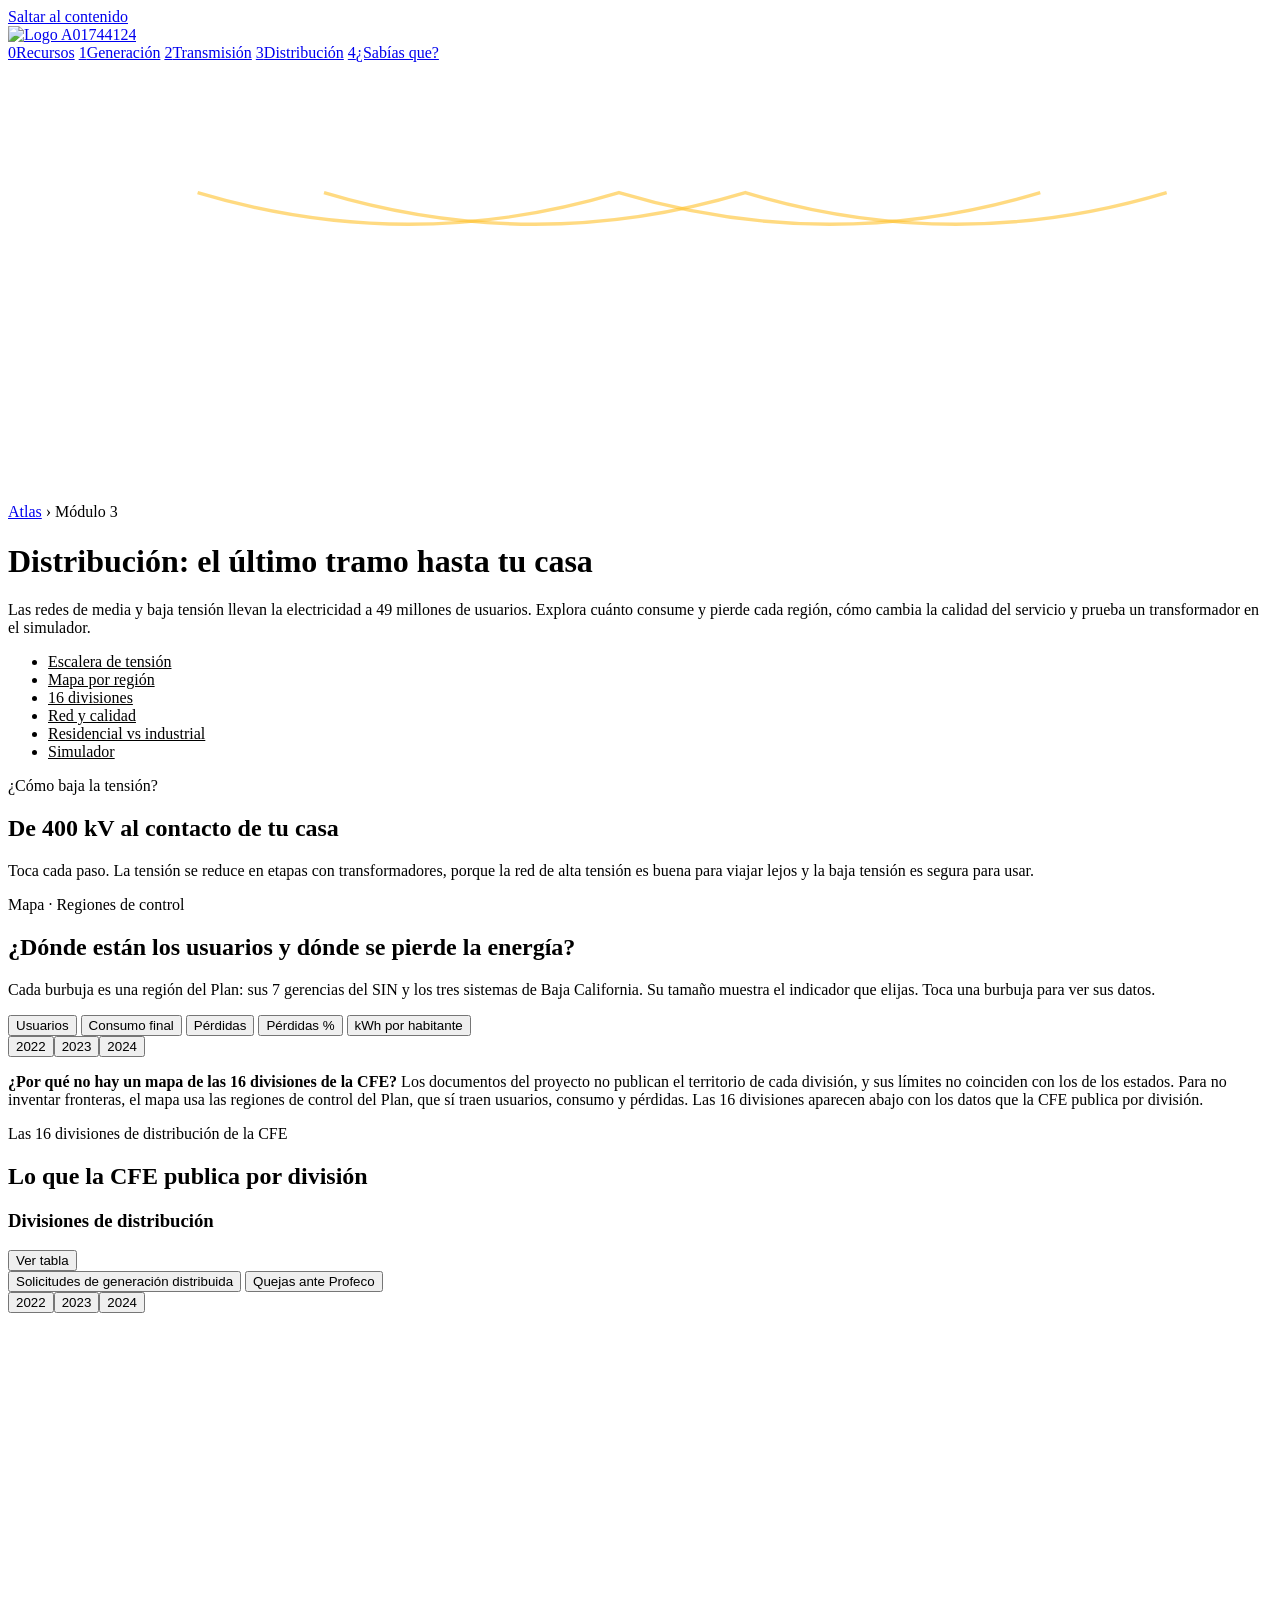
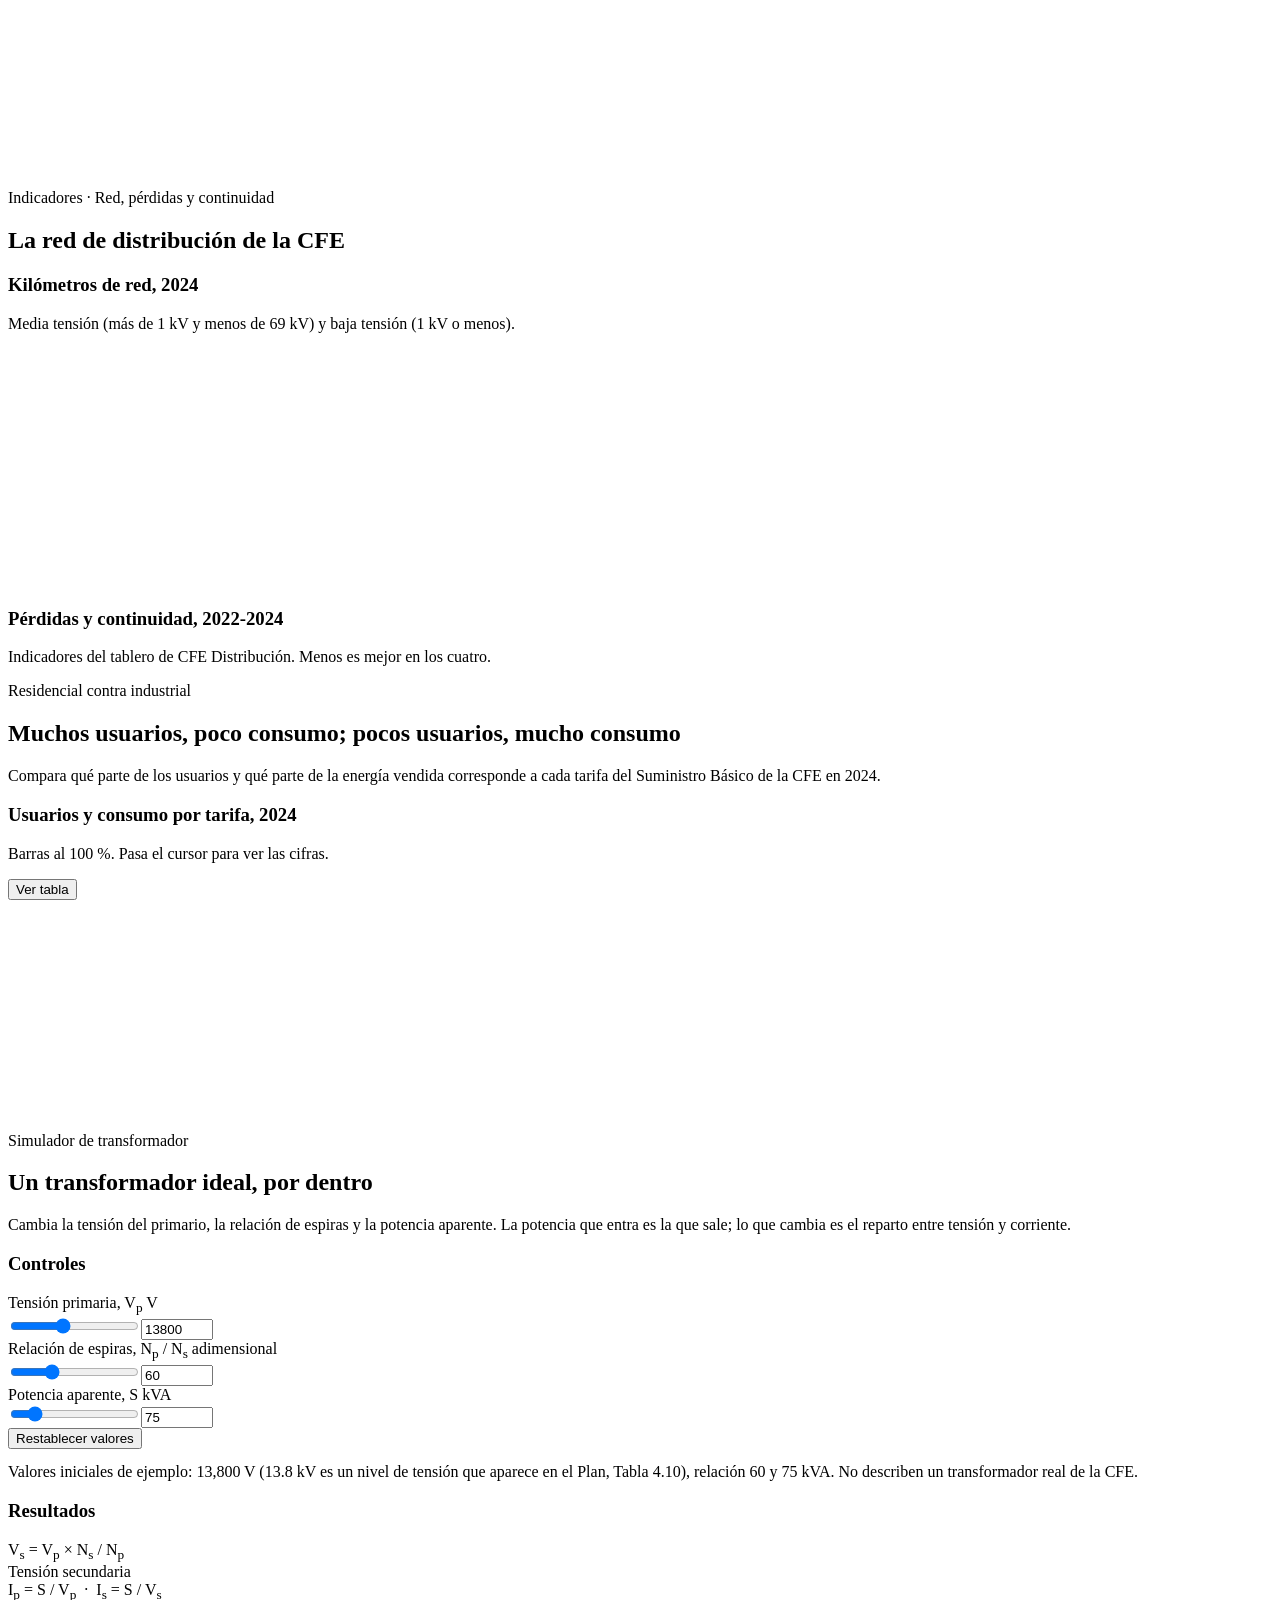
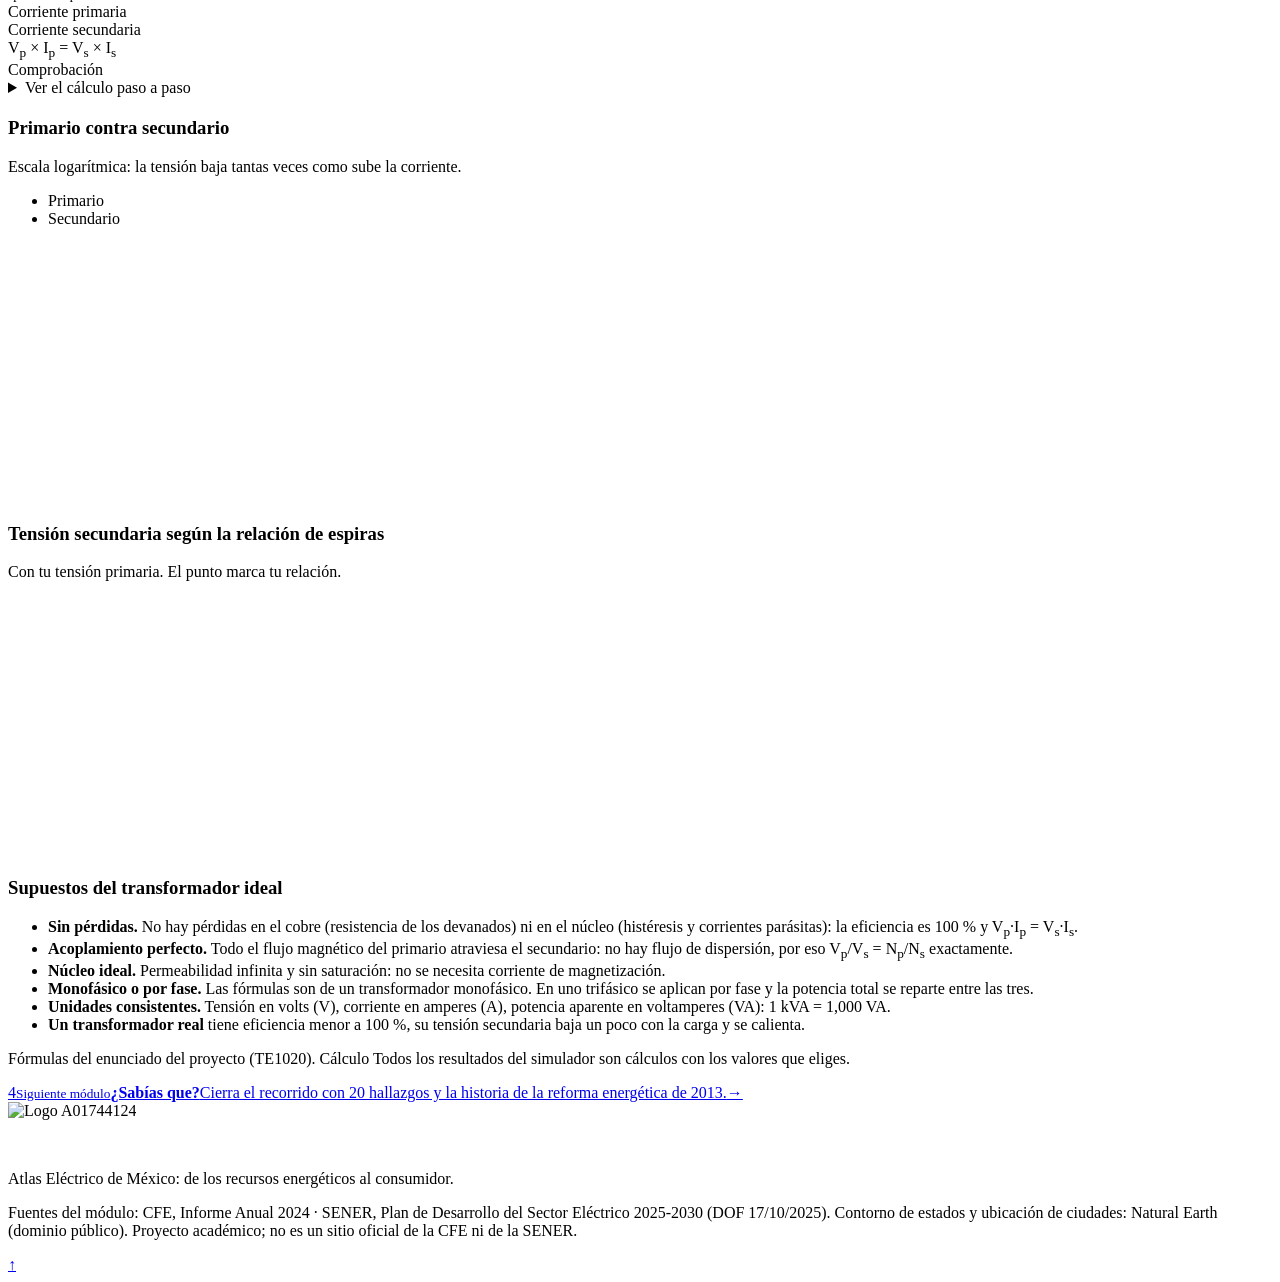
==== distribucion.html @ 5a167407 "Add files via upload" ====
<!doctype html>
<html lang="es">
<head>
  <meta charset="utf-8">
  <meta name="viewport" content="width=device-width, initial-scale=1">
  <title>A01744124 · Atlas · 3 Distribución</title>
  <meta name="description" content="Módulo 3 del Atlas Eléctrico de México: usuarios, redes, pérdidas y calidad del servicio de distribución, y un simulador de transformador.">
  <meta name="theme-color" content="#0B2A5B">
  <link rel="icon" href="assets/favicon.svg" type="image/svg+xml">
  <link rel="apple-touch-icon" href="assets/apple-touch-icon.png">
  <link rel="preconnect" href="https://fonts.googleapis.com">
  <link rel="preconnect" href="https://fonts.gstatic.com" crossorigin>
  <link href="https://fonts.googleapis.com/css2?family=Inter:wght@400;500;600&family=Poppins:wght@600;700&display=swap" rel="stylesheet">
  <link rel="stylesheet" href="js/vendor/leaflet.css">
  <link rel="stylesheet" href="css/atlas.css">
</head>
<body>
<a class="saltar" href="#contenido">Saltar al contenido</a>

<header class="barra">
  <div class="contenedor">
    <a class="logo" href="index.html" aria-label="Atlas Eléctrico, inicio"><img src="assets/logo-horizontal.svg" alt="Logo A01744124"></a>
    <nav class="modulos" aria-label="Módulos del atlas">
      <a href="recursos.html"><span>0</span>Recursos</a>
      <a href="generacion.html"><span>1</span>Generación</a>
      <a href="transmision.html"><span>2</span>Transmisión</a>
      <a href="distribucion.html" aria-current="page"><span>3</span>Distribución</a>
      <a href="sabias-que.html"><span>4</span>¿Sabías que?</a>
    </nav>
  </div>
</header>

<main id="contenido">
  <div class="hero hero-mod hero-gen hero-dx">
    <svg class="hero-torres" viewBox="0 0 600 200" aria-hidden="true" preserveAspectRatio="xMaxYMax meet">
      <g fill="none" stroke="rgba(255,255,255,.22)" stroke-width="3">
        <path d="M120 200 V50 M90 62 H150"/><path d="M320 200 V50 M290 62 H350"/><path d="M520 200 V50 M490 62 H550"/>
      </g>
      <rect x="300" y="80" width="40" height="34" rx="6" fill="none" stroke="rgba(255,255,255,.35)" stroke-width="2"/>
      <g fill="none" stroke="rgba(255,194,46,.6)" stroke-width="1.6">
        <path class="cable" d="M90 62 Q 190 92 290 62 Q 390 92 490 62"/><path class="cable" d="M150 62 Q 250 92 350 62 Q 450 92 550 62"/>
      </g>
      <g fill="rgba(255,255,255,.18)"><path d="M380 200 V160 l30 -22 30 22 V200z"/><path d="M450 200 V170 l22 -16 22 16 V200z"/></g>
    </svg>
    <div class="contenedor">
      <div>
        <p class="migas"><a href="index.html">Atlas</a> › Módulo 3</p>
        <h1>Distribución: <span>el último tramo hasta tu casa</span></h1>
        <p class="sub">Las redes de media y baja tensión llevan la electricidad a 49 millones de usuarios. Explora cuánto consume y pierde cada región, cómo cambia la calidad del servicio y prueba un transformador en el simulador.</p>
        <ul class="chips chips-hero" aria-label="Secciones del módulo"><li><a href="#cadena" style="color:inherit">Escalera de tensión</a></li><li><a href="#regiones" style="color:inherit">Mapa por región</a></li><li><a href="#divisiones" style="color:inherit">16 divisiones</a></li><li><a href="#red" style="color:inherit">Red y calidad</a></li><li><a href="#usuarios" style="color:inherit">Residencial vs industrial</a></li><li><a href="#simulador" style="color:inherit">Simulador</a></li></ul>
        <div class="hero-stats" id="hero-stats" aria-live="polite"></div>
      </div>
    </div>
  </div>

  <!-- Cadena de tensión -->
  <section id="cadena">
    <div class="contenedor revelar">
      <span class="etiqueta">¿Cómo baja la tensión?</span>
      <h2>De 400 kV al contacto de tu casa</h2>
      <p class="intro">Toca cada paso. La tensión se reduce en etapas con transformadores, porque la red de alta tensión es buena para viajar lejos y la baja tensión es segura para usar.</p>
      <div class="escalera" id="escalera" role="tablist" aria-label="Etapas de la tensión"></div>
      <div class="explica" id="escalera-explica" aria-live="polite"></div>
    </div>
  </section>

  <!-- Mapa por región -->
  <section id="regiones" class="alt">
    <div class="contenedor revelar">
      <span class="etiqueta">Mapa · Regiones de control</span>
      <h2>¿Dónde están los usuarios y dónde se pierde la energía?</h2>
      <p class="intro">Cada burbuja es una región del Plan: sus 7 gerencias del SIN y los tres sistemas de Baja California. Su tamaño muestra el indicador que elijas. Toca una burbuja para ver sus datos.</p>
      <div class="capa-bar">
        <div class="segmentado" role="group" aria-label="Indicador" id="ind">
          <button type="button" data-ind="usuarios" aria-pressed="true">Usuarios</button>
          <button type="button" data-ind="consumo" aria-pressed="false">Consumo final</button>
          <button type="button" data-ind="perdidas" aria-pressed="false">Pérdidas</button>
          <button type="button" data-ind="pperd" aria-pressed="false">Pérdidas %</button>
          <button type="button" data-ind="kwh" aria-pressed="false">kWh por habitante</button>
        </div>
        <div class="segmentado" role="group" aria-label="Año" id="anio-r">
          <button type="button" data-anio="2022" aria-pressed="false">2022</button><button type="button" data-anio="2023" aria-pressed="false">2023</button><button type="button" data-anio="2024" aria-pressed="true">2024</button>
        </div>
      </div>
      <div class="mapa-layout">
        <div class="mapa-envoltura">
          <div class="mapa mapa-tx" id="mapa" aria-label="Mapa de burbujas por región de control"></div>
          <ul class="leyenda" style="margin-top:10px" id="ley-mapa"></ul>
        </div>
        <aside class="detalle" id="detalle" aria-live="polite"></aside>
      </div>
      <div class="aviso" style="margin-top:16px"><strong>¿Por qué no hay un mapa de las 16 divisiones de la CFE?</strong> Los documentos del proyecto no publican el territorio de cada división, y sus límites no coinciden con los de los estados. Para no inventar fronteras, el mapa usa las regiones de control del Plan, que sí traen usuarios, consumo y pérdidas. Las 16 divisiones aparecen abajo con los datos que la CFE publica por división.</div>
      <p class="fuente" style="margin-top:14px" id="fuente-mapa"></p>
    </div>
  </section>

  <!-- Divisiones -->
  <section id="divisiones">
    <div class="contenedor revelar">
      <span class="etiqueta">Las 16 divisiones de distribución de la CFE</span>
      <h2>Lo que la CFE publica por división</h2>
      <p class="intro" id="intro-div"></p>
      <article class="panel" aria-labelledby="t-div">
        <div class="cab"><div><h3 id="t-div">Divisiones de distribución</h3><p class="desc" id="desc-div"></p></div>
          <button class="filtro" type="button" data-tabla="tabla-div" aria-expanded="false" aria-controls="tabla-div">Ver tabla</button></div>
        <div class="capa-bar" style="margin-top:0">
          <div class="segmentado" role="group" aria-label="Indicador por división">
            <button type="button" data-div="gd" aria-pressed="true">Solicitudes de generación distribuida</button>
            <button type="button" data-div="quejas" aria-pressed="false">Quejas ante Profeco</button>
          </div>
          <div class="segmentado" role="group" aria-label="Año">
            <button type="button" data-da="2022" aria-pressed="false">2022</button><button type="button" data-da="2023" aria-pressed="false">2023</button><button type="button" data-da="2024" aria-pressed="true">2024</button>
          </div>
        </div>
        <div class="lienzo" style="height:460px"><canvas id="g-div" role="img" aria-label="Barras horizontales por división de distribución"></canvas></div>
        <div class="tabla-envoltura" id="tabla-div" hidden></div>
        <p class="fuente" id="fuente-div"></p>
      </article>
    </div>
  </section>

  <!-- Red y calidad -->
  <section id="red" class="alt">
    <div class="contenedor revelar">
      <span class="etiqueta">Indicadores · Red, pérdidas y continuidad</span>
      <h2>La red de distribución de la CFE</h2>
      <div class="rejilla c2">
        <article class="panel" aria-labelledby="t-redes">
          <h3 id="t-redes">Kilómetros de red, 2024</h3>
          <p class="desc">Media tensión (más de 1 kV y menos de 69 kV) y baja tensión (1 kV o menos).</p>
          <div class="lienzo" style="height:240px"><canvas id="g-redes" role="img" aria-label="Barras de kilómetros de líneas de media, baja tensión y subtransmisión"></canvas></div>
          <div class="equipos" id="equipos"></div>
          <p class="fuente" id="fuente-redes"></p>
        </article>
        <article class="panel" aria-labelledby="t-cal">
          <h3 id="t-cal">Pérdidas y continuidad, 2022-2024</h3>
          <p class="desc">Indicadores del tablero de CFE Distribución. Menos es mejor en los cuatro.</p>
          <div class="multiples dx-mult" id="calidad"></div>
          <p class="fuente" id="fuente-cal"></p>
        </article>
      </div>
    </div>
  </section>

  <!-- Residencial vs industrial -->
  <section id="usuarios">
    <div class="contenedor revelar">
      <span class="etiqueta">Residencial contra industrial</span>
      <h2>Muchos usuarios, poco consumo; pocos usuarios, mucho consumo</h2>
      <p class="intro">Compara qué parte de los usuarios y qué parte de la energía vendida corresponde a cada tarifa del Suministro Básico de la CFE en 2024.</p>
      <article class="panel" aria-labelledby="t-tar">
        <div class="cab"><div><h3 id="t-tar">Usuarios y consumo por tarifa, 2024</h3><p class="desc">Barras al 100 %. Pasa el cursor para ver las cifras.</p></div>
          <button class="filtro" type="button" data-tabla="tabla-tar" aria-expanded="false" aria-controls="tabla-tar">Ver tabla</button></div>
        <ul class="leyenda" id="ley-tar"></ul>
        <div class="lienzo" style="height:200px"><canvas id="g-tar" role="img" aria-label="Barras al 100 % de usuarios y consumo por tarifa"></canvas></div>
        <div class="tabla-envoltura" id="tabla-tar" hidden></div>
        <div class="rejilla c2" id="contraste"></div>
        <p class="fuente" id="fuente-tar"></p>
      </article>
    </div>
  </section>

  <!-- Simulador -->
  <section id="simulador" class="alt">
    <div class="contenedor revelar">
      <span class="etiqueta">Simulador de transformador</span>
      <h2>Un transformador ideal, por dentro</h2>
      <p class="intro">Cambia la tensión del primario, la relación de espiras y la potencia aparente. La potencia que entra es la que sale; lo que cambia es el reparto entre tensión y corriente.</p>
      <div class="simulador">
        <div class="panel">
          <h3>Controles</h3>
          <div class="control">
            <label for="s-vp"><span>Tensión primaria, V<sub>p</sub></span> <span class="und">V</span></label>
            <div class="par"><input type="range" id="s-vp" min="120" max="34500" step="10" value="13800"><input type="number" id="n-vp" min="120" max="34500" step="10" value="13800" aria-label="Tensión primaria en volts"></div>
            <div class="filtros" id="vp-rapidos" role="group" aria-label="Tensiones de media tensión"></div>
          </div>
          <div class="control">
            <label for="s-a"><span>Relación de espiras, N<sub>p</sub> / N<sub>s</sub></span> <span class="und">adimensional</span></label>
            <div class="par"><input type="range" id="s-a" min="0.5" max="200" step="0.5" value="60"><input type="number" id="n-a" min="0.5" max="200" step="0.5" value="60" aria-label="Relación de espiras"></div>
          </div>
          <div class="control">
            <label for="s-s"><span>Potencia aparente, S</span> <span class="und">kVA</span></label>
            <div class="par"><input type="range" id="s-s" min="1" max="500" step="0.5" value="75"><input type="number" id="n-s" min="1" max="500" step="0.5" value="75" aria-label="Potencia aparente en kVA"></div>
          </div>
          <div class="botones"><button type="button" class="filtro" id="t-reset">Restablecer valores</button></div>
          <p class="aviso" style="margin-top:14px">Valores iniciales de ejemplo: 13,800 V (13.8 kV es un nivel de tensión que aparece en el Plan, Tabla 4.10), relación 60 y 75 kVA. No describen un transformador real de la CFE.</p>
        </div>
        <div class="panel">
          <h3>Resultados</h3>
          <div class="trafo" id="trafo" aria-hidden="true"></div>
          <div class="formula">V<sub>s</sub> = V<sub>p</sub> × N<sub>s</sub> / N<sub>p</sub></div>
          <div class="res-fila"><span>Tensión secundaria</span><output class="resultado" id="o-vs"></output></div>
          <div class="formula">I<sub>p</sub> = S / V<sub>p</sub> &nbsp;·&nbsp; I<sub>s</sub> = S / V<sub>s</sub></div>
          <div class="res-fila"><span>Corriente primaria</span><output class="resultado sec" id="o-ip"></output></div>
          <div class="res-fila"><span>Corriente secundaria</span><output class="resultado" id="o-is"></output></div>
          <div class="formula">V<sub>p</sub> × I<sub>p</sub> = V<sub>s</sub> × I<sub>s</sub></div>
          <div class="res-fila"><span>Comprobación</span><output class="resultado sec" id="o-chk"></output></div>
          <div id="o-tipo"></div>
          <details class="pasos"><summary>Ver el cálculo paso a paso</summary><div id="o-pasos"></div></details>
        </div>
      </div>
      <div class="rejilla c2" style="margin-top:20px">
        <article class="panel" aria-labelledby="t-tv">
          <h3 id="t-tv">Primario contra secundario</h3>
          <p class="desc">Escala logarítmica: la tensión baja tantas veces como sube la corriente.</p>
          <ul class="leyenda"><li><i style="background:#0F4DBC"></i>Primario</li><li><i style="background:#F5A300"></i>Secundario</li></ul>
          <div class="lienzo" style="height:260px"><canvas id="g-tv" role="img" aria-label="Barras de tensión y corriente en primario y secundario"></canvas></div>
        </article>
        <article class="panel" aria-labelledby="t-ta">
          <h3 id="t-ta">Tensión secundaria según la relación de espiras</h3>
          <p class="desc">Con tu tensión primaria. El punto marca tu relación.</p>
          <div class="lienzo" style="height:260px"><canvas id="g-ta" role="img" aria-label="Curva de tensión secundaria contra relación de espiras"></canvas></div>
        </article>
      </div>
      <article class="panel" style="margin-top:20px">
        <h3>Supuestos del transformador ideal</h3>
        <ul class="supuestos">
          <li><strong>Sin pérdidas.</strong> No hay pérdidas en el cobre (resistencia de los devanados) ni en el núcleo (histéresis y corrientes parásitas): la eficiencia es 100 % y V<sub>p</sub>·I<sub>p</sub> = V<sub>s</sub>·I<sub>s</sub>.</li>
          <li><strong>Acoplamiento perfecto.</strong> Todo el flujo magnético del primario atraviesa el secundario: no hay flujo de dispersión, por eso V<sub>p</sub>/V<sub>s</sub> = N<sub>p</sub>/N<sub>s</sub> exactamente.</li>
          <li><strong>Núcleo ideal.</strong> Permeabilidad infinita y sin saturación: no se necesita corriente de magnetización.</li>
          <li><strong>Monofásico o por fase.</strong> Las fórmulas son de un transformador monofásico. En uno trifásico se aplican por fase y la potencia total se reparte entre las tres.</li>
          <li><strong>Unidades consistentes.</strong> Tensión en volts (V), corriente en amperes (A), potencia aparente en voltamperes (VA): 1 kVA = 1,000 VA.</li>
          <li><strong>Un transformador real</strong> tiene eficiencia menor a 100 %, su tensión secundaria baja un poco con la carga y se calienta.</li>
        </ul>
        <p class="fuente">Fórmulas del enunciado del proyecto (TE1020). <span class="sello calculo">Cálculo</span> Todos los resultados del simulador son cálculos con los valores que eliges.</p>
      </article>
    </div>
  </section>
  <section class="siguiente-sec"><div class="contenedor"><a class="siguiente" href="sabias-que.html"><span class="sig-num">4</span><span><small>Siguiente módulo</small><strong>¿Sabías que?</strong><span class="sig-d">Cierra el recorrido con 20 hallazgos y la historia de la reforma energética de 2013.</span></span><span class="sig-flecha" aria-hidden="true">→</span></a></div></section>
</main>

<footer>
  <div class="contenedor">
    <img src="assets/logo-horizontal-claro.svg" alt="Logo A01744124">
    <div>
      <p><strong style="color:#fff">TE1020 · Análisis de circuitos eléctricos</strong></p>
      <p>Atlas Eléctrico de México: de los recursos energéticos al consumidor.</p>
    </div>
    <p class="aparte">Fuentes del módulo: CFE, Informe Anual 2024 · SENER, Plan de Desarrollo del Sector Eléctrico 2025-2030 (DOF 17/10/2025). Contorno de estados y ubicación de ciudades: Natural Earth (dominio público). Proyecto académico; no es un sitio oficial de la CFE ni de la SENER.</p>
  </div>
</footer>
<a class="arriba" href="#" aria-label="Volver arriba">↑</a>

<script src="js/vendor/chart.umd.min.js"></script>
<script src="js/vendor/leaflet.js"></script>
<script src="js/distribucion.js"></script>
<script>(function(){var n=document.querySelector(".modulos"),a=n&&n.querySelector("[aria-current]");if(n&&a&&n.scrollWidth>n.clientWidth){n.scrollLeft=a.offsetLeft-(n.clientWidth-a.offsetWidth)/2;}})();</script>
<script>(function(){var b=document.querySelector(".arriba");if(!b)return;function f(){b.classList.toggle("visible",scrollY>innerHeight*0.8);}addEventListener("scroll",f,{passive:true});f();})();</script>
</body>
</html>
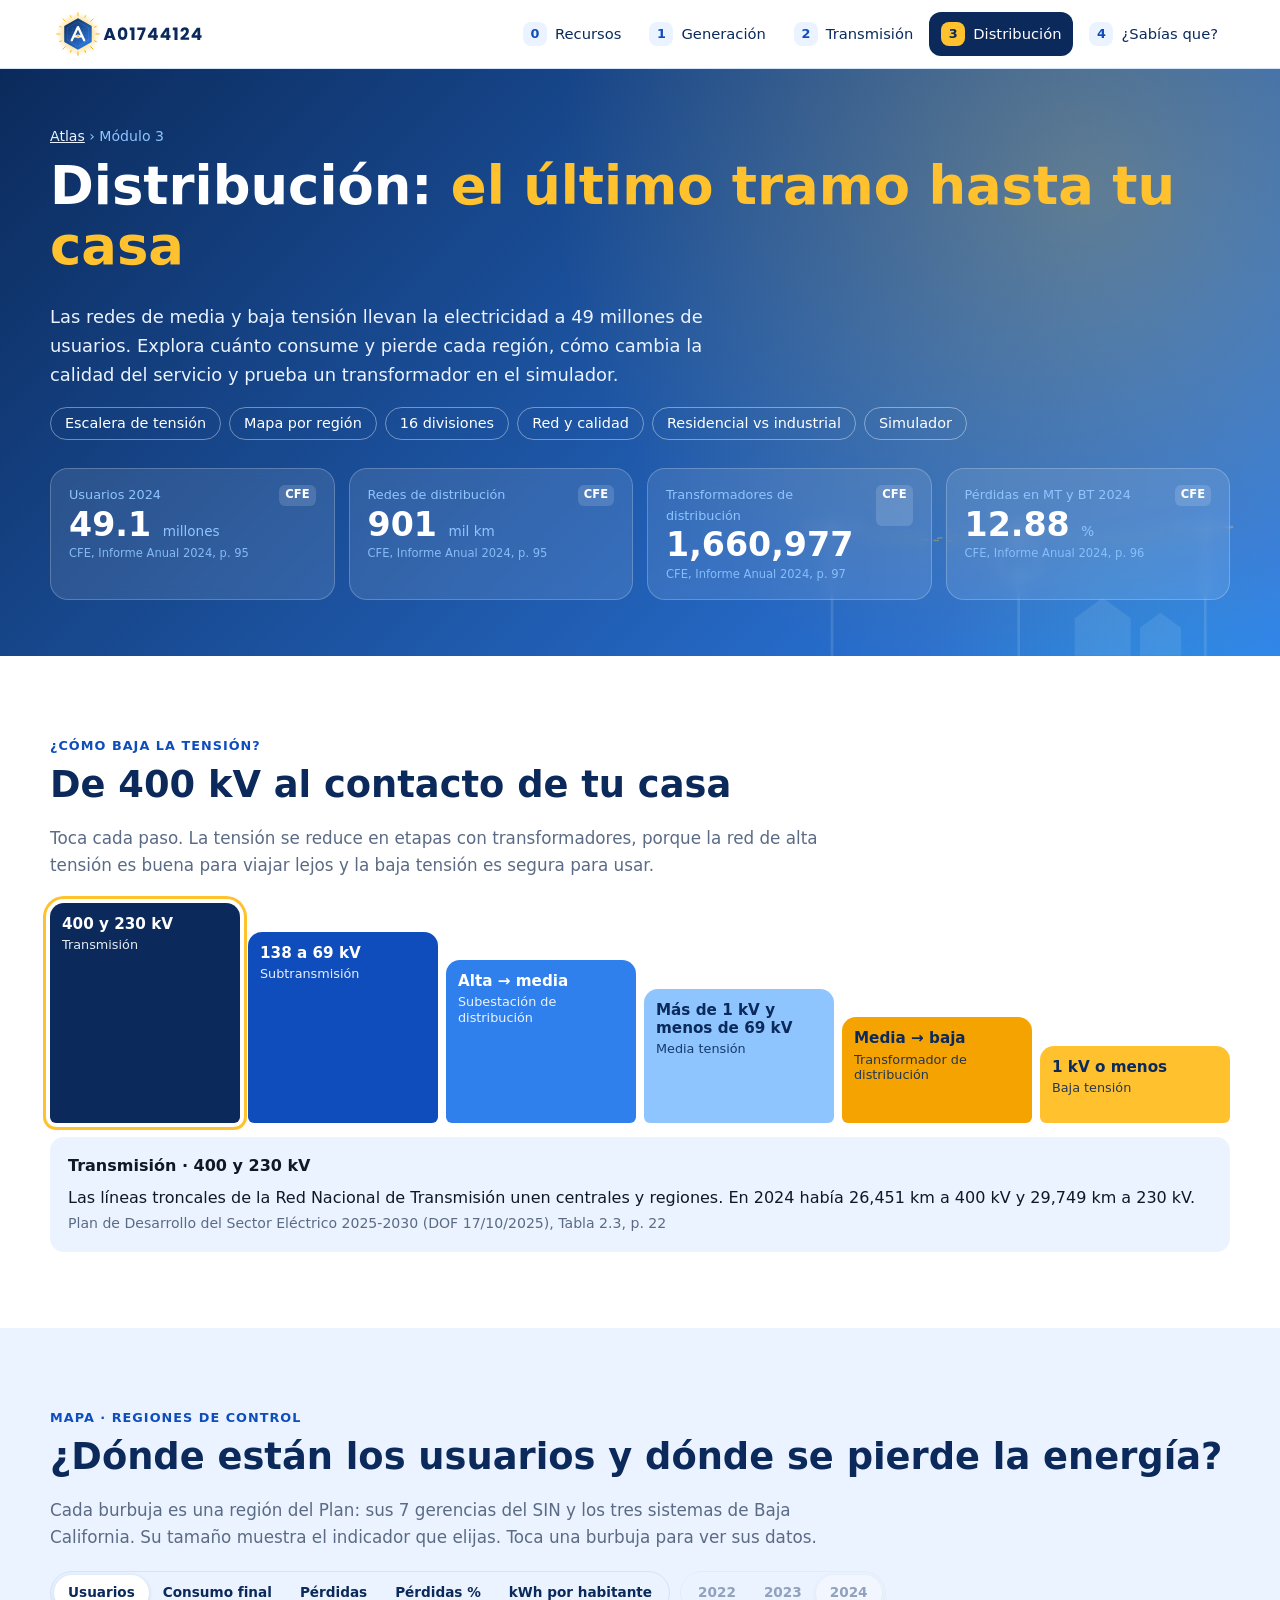
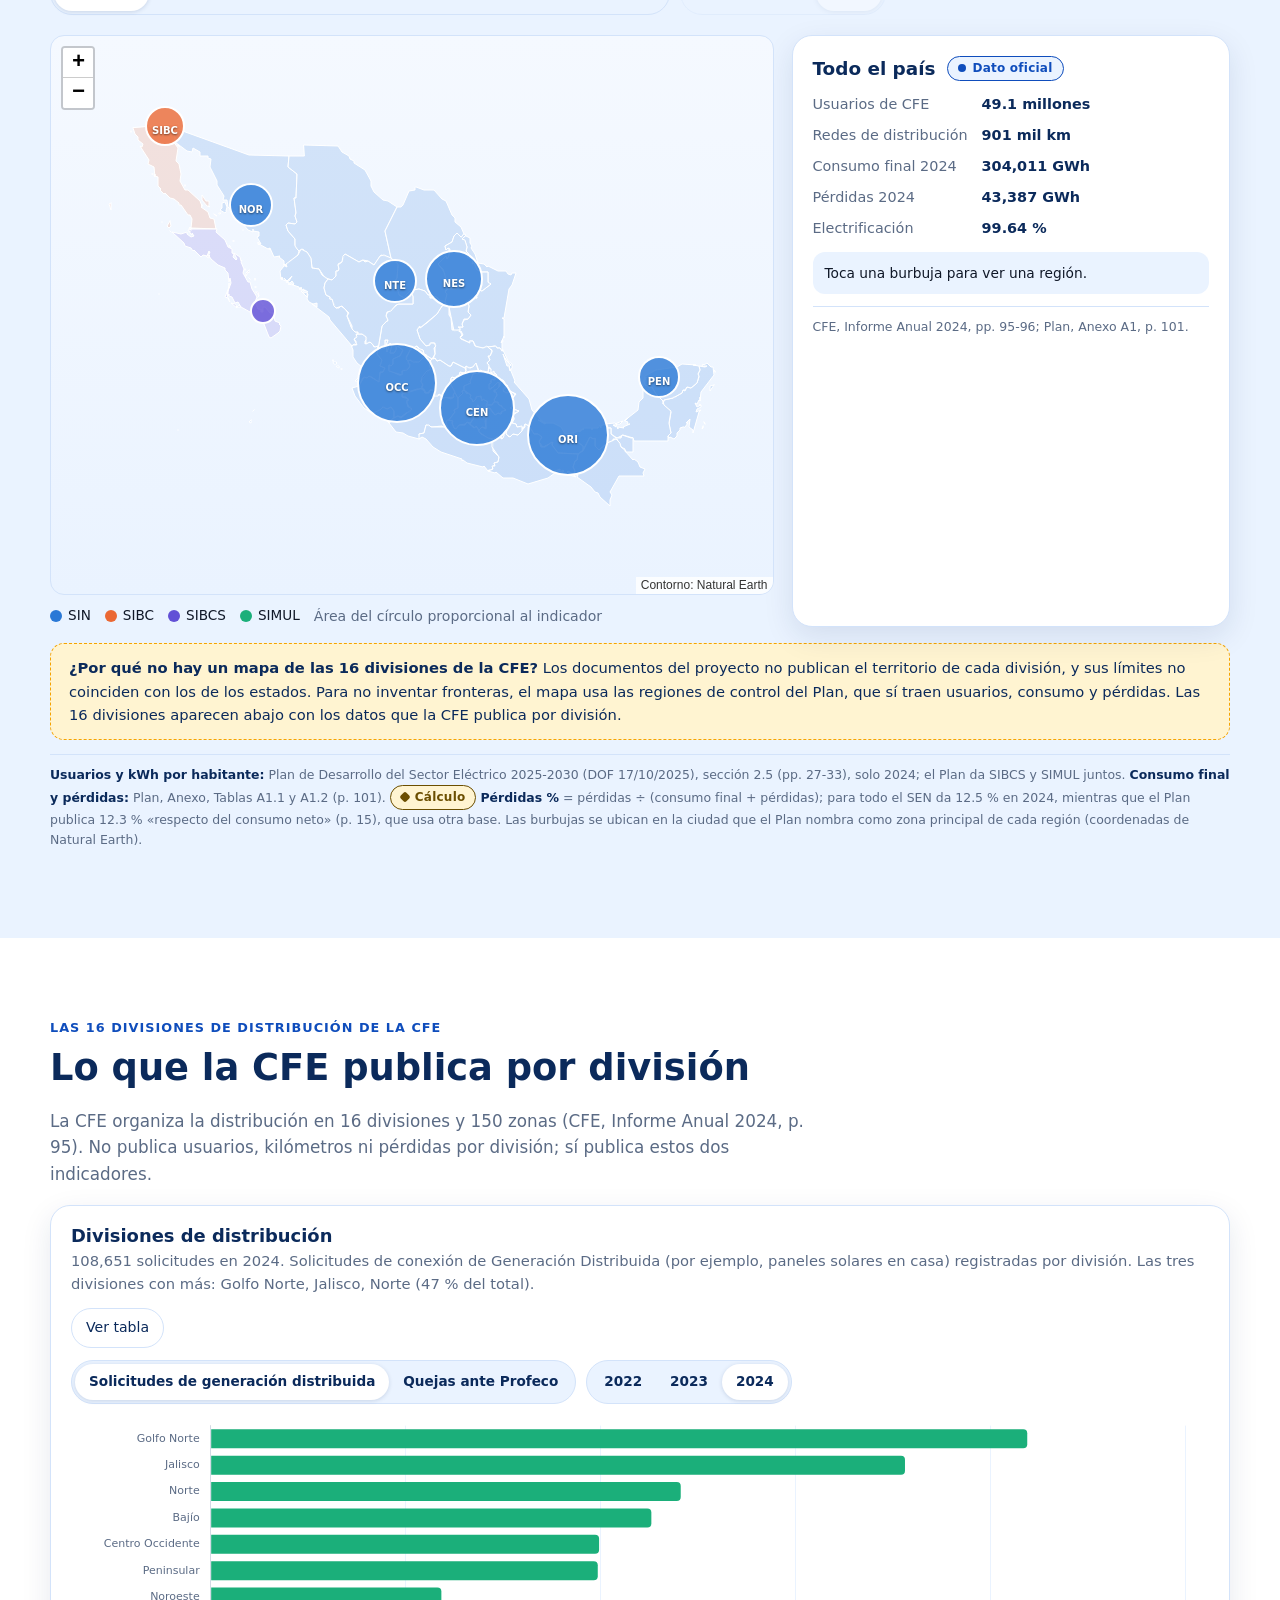
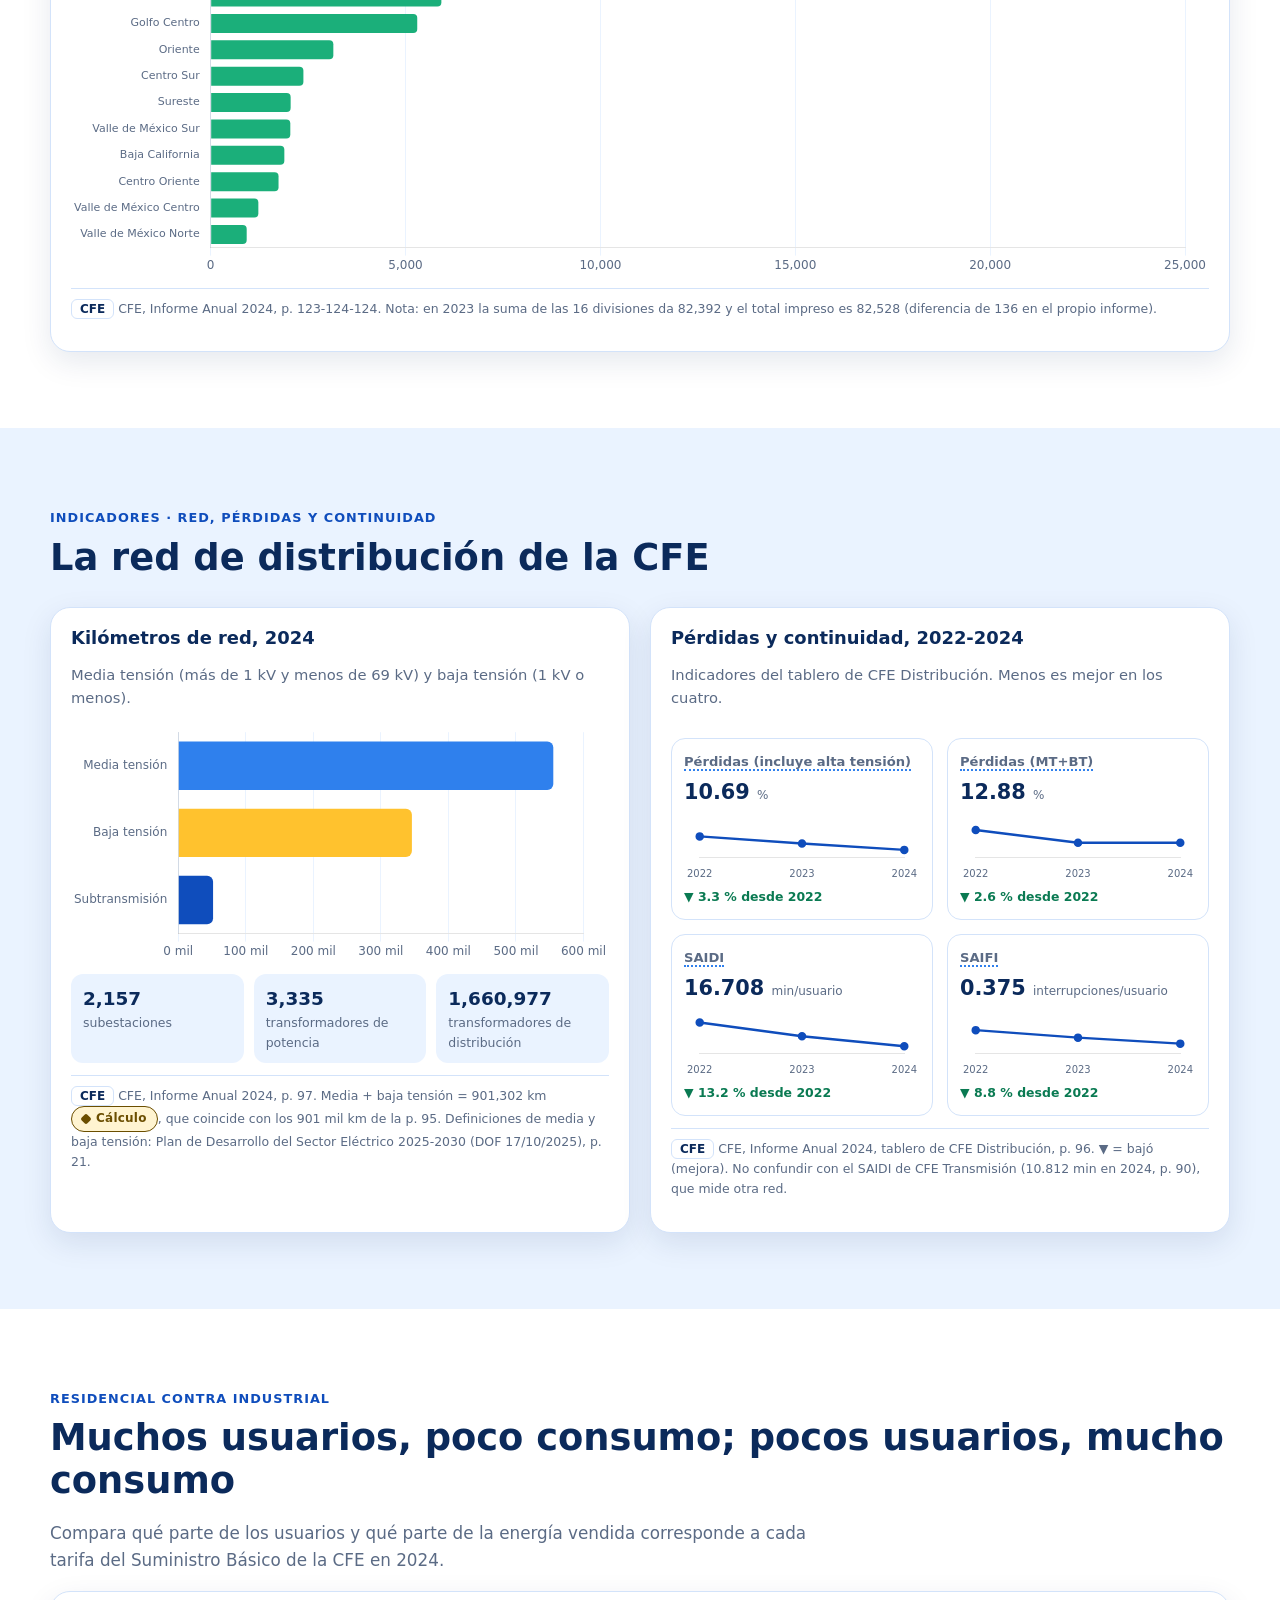
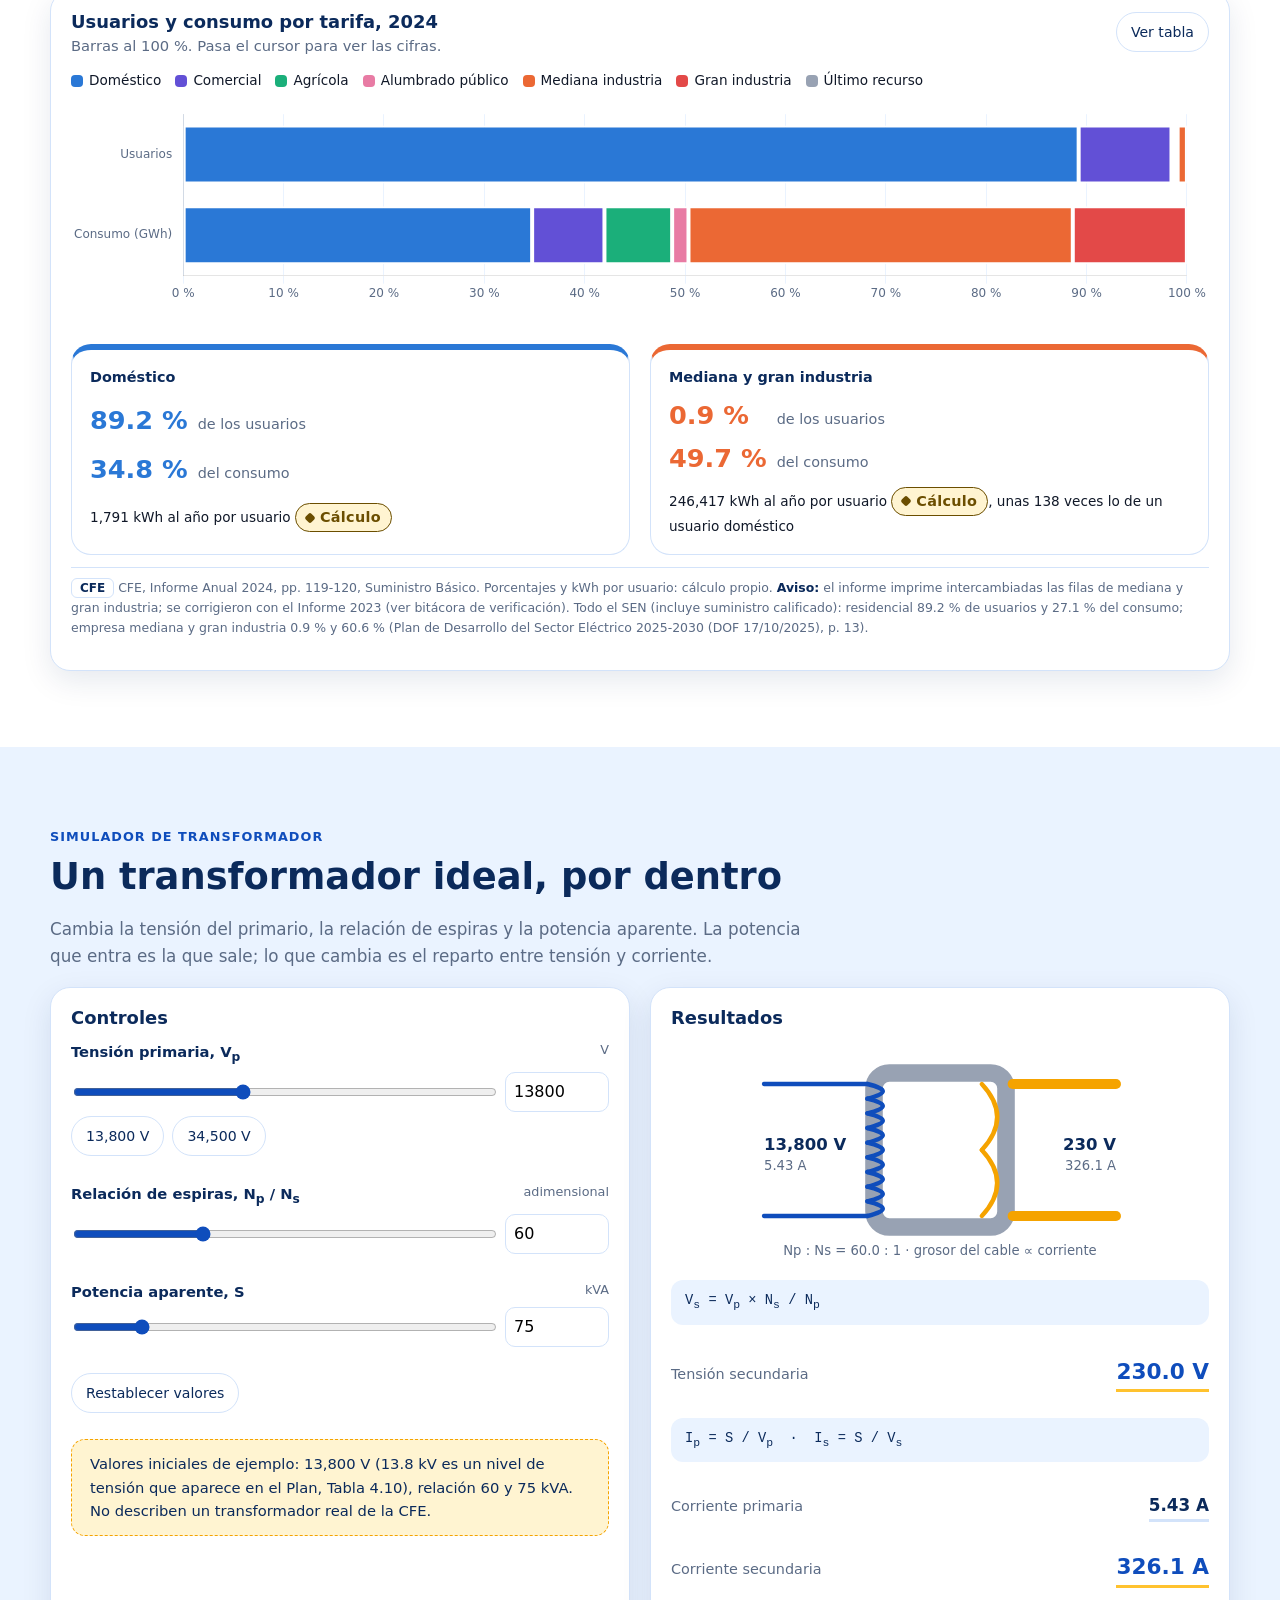
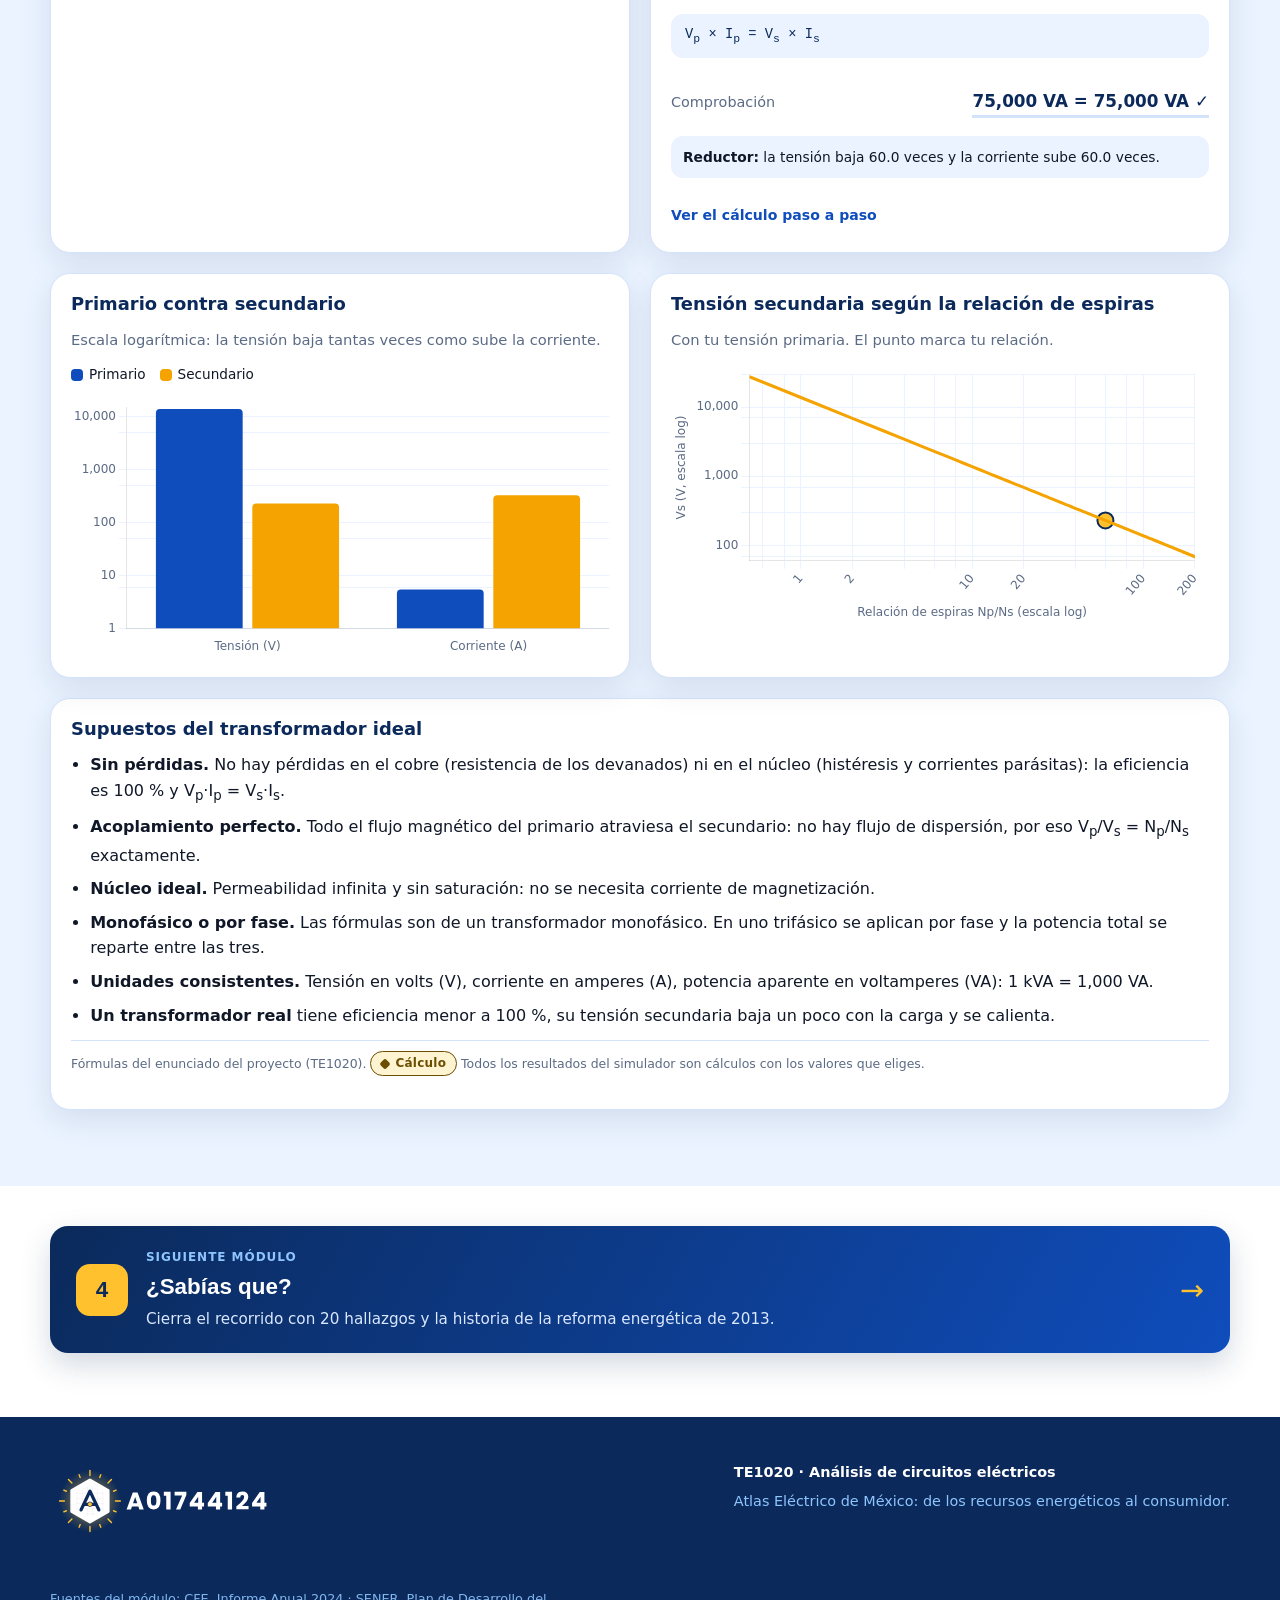
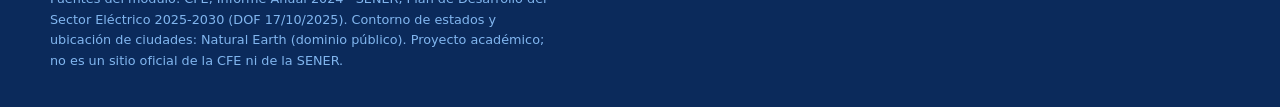
==== commit 93fe319f: "Add files via upload" ====
--- a/distribucion.html
+++ b/distribucion.html
@@ -12,7 +12,7 @@
   <link rel="preconnect" href="https://fonts.gstatic.com" crossorigin>
   <link href="https://fonts.googleapis.com/css2?family=Inter:wght@400;500;600&family=Poppins:wght@600;700&display=swap" rel="stylesheet">
   <link rel="stylesheet" href="js/vendor/leaflet.css">
-  <link rel="stylesheet" href="css/atlas.css">
+  <link rel="stylesheet" href="css/atlas.css?v=20261108b">
 </head>
 <body>
 <a class="saltar" href="#contenido">Saltar al contenido</a>
@@ -243,7 +243,7 @@
 
 <script src="js/vendor/chart.umd.min.js"></script>
 <script src="js/vendor/leaflet.js"></script>
-<script src="js/distribucion.js"></script>
+<script src="js/distribucion.js?v=20261108b"></script>
 <script>(function(){var n=document.querySelector(".modulos"),a=n&&n.querySelector("[aria-current]");if(n&&a&&n.scrollWidth>n.clientWidth){n.scrollLeft=a.offsetLeft-(n.clientWidth-a.offsetWidth)/2;}})();</script>
 <script>(function(){var b=document.querySelector(".arriba");if(!b)return;function f(){b.classList.toggle("visible",scrollY>innerHeight*0.8);}addEventListener("scroll",f,{passive:true});f();})();</script>
 </body>
--- a/js/vendor/leaflet.css
+++ b/js/vendor/leaflet.css
@@ -0,0 +1,661 @@
+/* required styles */
+
+.leaflet-pane,
+.leaflet-tile,
+.leaflet-marker-icon,
+.leaflet-marker-shadow,
+.leaflet-tile-container,
+.leaflet-pane > svg,
+.leaflet-pane > canvas,
+.leaflet-zoom-box,
+.leaflet-image-layer,
+.leaflet-layer {
+	position: absolute;
+	left: 0;
+	top: 0;
+	}
+.leaflet-container {
+	overflow: hidden;
+	}
+.leaflet-tile,
+.leaflet-marker-icon,
+.leaflet-marker-shadow {
+	-webkit-user-select: none;
+	   -moz-user-select: none;
+	        user-select: none;
+	  -webkit-user-drag: none;
+	}
+/* Prevents IE11 from highlighting tiles in blue */
+.leaflet-tile::selection {
+	background: transparent;
+}
+/* Safari renders non-retina tile on retina better with this, but Chrome is worse */
+.leaflet-safari .leaflet-tile {
+	image-rendering: -webkit-optimize-contrast;
+	}
+/* hack that prevents hw layers "stretching" when loading new tiles */
+.leaflet-safari .leaflet-tile-container {
+	width: 1600px;
+	height: 1600px;
+	-webkit-transform-origin: 0 0;
+	}
+.leaflet-marker-icon,
+.leaflet-marker-shadow {
+	display: block;
+	}
+/* .leaflet-container svg: reset svg max-width decleration shipped in Joomla! (joomla.org) 3.x */
+/* .leaflet-container img: map is broken in FF if you have max-width: 100% on tiles */
+.leaflet-container .leaflet-overlay-pane svg {
+	max-width: none !important;
+	max-height: none !important;
+	}
+.leaflet-container .leaflet-marker-pane img,
+.leaflet-container .leaflet-shadow-pane img,
+.leaflet-container .leaflet-tile-pane img,
+.leaflet-container img.leaflet-image-layer,
+.leaflet-container .leaflet-tile {
+	max-width: none !important;
+	max-height: none !important;
+	width: auto;
+	padding: 0;
+	}
+
+.leaflet-container img.leaflet-tile {
+	/* See: https://bugs.chromium.org/p/chromium/issues/detail?id=600120 */
+	mix-blend-mode: plus-lighter;
+}
+
+.leaflet-container.leaflet-touch-zoom {
+	-ms-touch-action: pan-x pan-y;
+	touch-action: pan-x pan-y;
+	}
+.leaflet-container.leaflet-touch-drag {
+	-ms-touch-action: pinch-zoom;
+	/* Fallback for FF which doesn't support pinch-zoom */
+	touch-action: none;
+	touch-action: pinch-zoom;
+}
+.leaflet-container.leaflet-touch-drag.leaflet-touch-zoom {
+	-ms-touch-action: none;
+	touch-action: none;
+}
+.leaflet-container {
+	-webkit-tap-highlight-color: transparent;
+}
+.leaflet-container a {
+	-webkit-tap-highlight-color: rgba(51, 181, 229, 0.4);
+}
+.leaflet-tile {
+	filter: inherit;
+	visibility: hidden;
+	}
+.leaflet-tile-loaded {
+	visibility: inherit;
+	}
+.leaflet-zoom-box {
+	width: 0;
+	height: 0;
+	-moz-box-sizing: border-box;
+	     box-sizing: border-box;
+	z-index: 800;
+	}
+/* workaround for https://bugzilla.mozilla.org/show_bug.cgi?id=888319 */
+.leaflet-overlay-pane svg {
+	-moz-user-select: none;
+	}
+
+.leaflet-pane         { z-index: 400; }
+
+.leaflet-tile-pane    { z-index: 200; }
+.leaflet-overlay-pane { z-index: 400; }
+.leaflet-shadow-pane  { z-index: 500; }
+.leaflet-marker-pane  { z-index: 600; }
+.leaflet-tooltip-pane   { z-index: 650; }
+.leaflet-popup-pane   { z-index: 700; }
+
+.leaflet-map-pane canvas { z-index: 100; }
+.leaflet-map-pane svg    { z-index: 200; }
+
+.leaflet-vml-shape {
+	width: 1px;
+	height: 1px;
+	}
+.lvml {
+	behavior: url(#default#VML);
+	display: inline-block;
+	position: absolute;
+	}
+
+
+/* control positioning */
+
+.leaflet-control {
+	position: relative;
+	z-index: 800;
+	pointer-events: visiblePainted; /* IE 9-10 doesn't have auto */
+	pointer-events: auto;
+	}
+.leaflet-top,
+.leaflet-bottom {
+	position: absolute;
+	z-index: 1000;
+	pointer-events: none;
+	}
+.leaflet-top {
+	top: 0;
+	}
+.leaflet-right {
+	right: 0;
+	}
+.leaflet-bottom {
+	bottom: 0;
+	}
+.leaflet-left {
+	left: 0;
+	}
+.leaflet-control {
+	float: left;
+	clear: both;
+	}
+.leaflet-right .leaflet-control {
+	float: right;
+	}
+.leaflet-top .leaflet-control {
+	margin-top: 10px;
+	}
+.leaflet-bottom .leaflet-control {
+	margin-bottom: 10px;
+	}
+.leaflet-left .leaflet-control {
+	margin-left: 10px;
+	}
+.leaflet-right .leaflet-control {
+	margin-right: 10px;
+	}
+
+
+/* zoom and fade animations */
+
+.leaflet-fade-anim .leaflet-popup {
+	opacity: 0;
+	-webkit-transition: opacity 0.2s linear;
+	   -moz-transition: opacity 0.2s linear;
+	        transition: opacity 0.2s linear;
+	}
+.leaflet-fade-anim .leaflet-map-pane .leaflet-popup {
+	opacity: 1;
+	}
+.leaflet-zoom-animated {
+	-webkit-transform-origin: 0 0;
+	    -ms-transform-origin: 0 0;
+	        transform-origin: 0 0;
+	}
+svg.leaflet-zoom-animated {
+	will-change: transform;
+}
+
+.leaflet-zoom-anim .leaflet-zoom-animated {
+	-webkit-transition: -webkit-transform 0.25s cubic-bezier(0,0,0.25,1);
+	   -moz-transition:    -moz-transform 0.25s cubic-bezier(0,0,0.25,1);
+	        transition:         transform 0.25s cubic-bezier(0,0,0.25,1);
+	}
+.leaflet-zoom-anim .leaflet-tile,
+.leaflet-pan-anim .leaflet-tile {
+	-webkit-transition: none;
+	   -moz-transition: none;
+	        transition: none;
+	}
+
+.leaflet-zoom-anim .leaflet-zoom-hide {
+	visibility: hidden;
+	}
+
+
+/* cursors */
+
+.leaflet-interactive {
+	cursor: pointer;
+	}
+.leaflet-grab {
+	cursor: -webkit-grab;
+	cursor:    -moz-grab;
+	cursor:         grab;
+	}
+.leaflet-crosshair,
+.leaflet-crosshair .leaflet-interactive {
+	cursor: crosshair;
+	}
+.leaflet-popup-pane,
+.leaflet-control {
+	cursor: auto;
+	}
+.leaflet-dragging .leaflet-grab,
+.leaflet-dragging .leaflet-grab .leaflet-interactive,
+.leaflet-dragging .leaflet-marker-draggable {
+	cursor: move;
+	cursor: -webkit-grabbing;
+	cursor:    -moz-grabbing;
+	cursor:         grabbing;
+	}
+
+/* marker & overlays interactivity */
+.leaflet-marker-icon,
+.leaflet-marker-shadow,
+.leaflet-image-layer,
+.leaflet-pane > svg path,
+.leaflet-tile-container {
+	pointer-events: none;
+	}
+
+.leaflet-marker-icon.leaflet-interactive,
+.leaflet-image-layer.leaflet-interactive,
+.leaflet-pane > svg path.leaflet-interactive,
+svg.leaflet-image-layer.leaflet-interactive path {
+	pointer-events: visiblePainted; /* IE 9-10 doesn't have auto */
+	pointer-events: auto;
+	}
+
+/* visual tweaks */
+
+.leaflet-container {
+	background: #ddd;
+	outline-offset: 1px;
+	}
+.leaflet-container a {
+	color: #0078A8;
+	}
+.leaflet-zoom-box {
+	border: 2px dotted #38f;
+	background: rgba(255,255,255,0.5);
+	}
+
+
+/* general typography */
+.leaflet-container {
+	font-family: "Helvetica Neue", Arial, Helvetica, sans-serif;
+	font-size: 12px;
+	font-size: 0.75rem;
+	line-height: 1.5;
+	}
+
+
+/* general toolbar styles */
+
+.leaflet-bar {
+	box-shadow: 0 1px 5px rgba(0,0,0,0.65);
+	border-radius: 4px;
+	}
+.leaflet-bar a {
+	background-color: #fff;
+	border-bottom: 1px solid #ccc;
+	width: 26px;
+	height: 26px;
+	line-height: 26px;
+	display: block;
+	text-align: center;
+	text-decoration: none;
+	color: black;
+	}
+.leaflet-bar a,
+.leaflet-control-layers-toggle {
+	background-position: 50% 50%;
+	background-repeat: no-repeat;
+	display: block;
+	}
+.leaflet-bar a:hover,
+.leaflet-bar a:focus {
+	background-color: #f4f4f4;
+	}
+.leaflet-bar a:first-child {
+	border-top-left-radius: 4px;
+	border-top-right-radius: 4px;
+	}
+.leaflet-bar a:last-child {
+	border-bottom-left-radius: 4px;
+	border-bottom-right-radius: 4px;
+	border-bottom: none;
+	}
+.leaflet-bar a.leaflet-disabled {
+	cursor: default;
+	background-color: #f4f4f4;
+	color: #bbb;
+	}
+
+.leaflet-touch .leaflet-bar a {
+	width: 30px;
+	height: 30px;
+	line-height: 30px;
+	}
+.leaflet-touch .leaflet-bar a:first-child {
+	border-top-left-radius: 2px;
+	border-top-right-radius: 2px;
+	}
+.leaflet-touch .leaflet-bar a:last-child {
+	border-bottom-left-radius: 2px;
+	border-bottom-right-radius: 2px;
+	}
+
+/* zoom control */
+
+.leaflet-control-zoom-in,
+.leaflet-control-zoom-out {
+	font: bold 18px 'Lucida Console', Monaco, monospace;
+	text-indent: 1px;
+	}
+
+.leaflet-touch .leaflet-control-zoom-in, .leaflet-touch .leaflet-control-zoom-out  {
+	font-size: 22px;
+	}
+
+
+/* layers control */
+
+.leaflet-control-layers {
+	box-shadow: 0 1px 5px rgba(0,0,0,0.4);
+	background: #fff;
+	border-radius: 5px;
+	}
+.leaflet-control-layers-toggle {
+	background-image: url(images/layers.png);
+	width: 36px;
+	height: 36px;
+	}
+.leaflet-retina .leaflet-control-layers-toggle {
+	background-image: url(images/layers-2x.png);
+	background-size: 26px 26px;
+	}
+.leaflet-touch .leaflet-control-layers-toggle {
+	width: 44px;
+	height: 44px;
+	}
+.leaflet-control-layers .leaflet-control-layers-list,
+.leaflet-control-layers-expanded .leaflet-control-layers-toggle {
+	display: none;
+	}
+.leaflet-control-layers-expanded .leaflet-control-layers-list {
+	display: block;
+	position: relative;
+	}
+.leaflet-control-layers-expanded {
+	padding: 6px 10px 6px 6px;
+	color: #333;
+	background: #fff;
+	}
+.leaflet-control-layers-scrollbar {
+	overflow-y: scroll;
+	overflow-x: hidden;
+	padding-right: 5px;
+	}
+.leaflet-control-layers-selector {
+	margin-top: 2px;
+	position: relative;
+	top: 1px;
+	}
+.leaflet-control-layers label {
+	display: block;
+	font-size: 13px;
+	font-size: 1.08333em;
+	}
+.leaflet-control-layers-separator {
+	height: 0;
+	border-top: 1px solid #ddd;
+	margin: 5px -10px 5px -6px;
+	}
+
+/* Default icon URLs */
+.leaflet-default-icon-path { /* used only in path-guessing heuristic, see L.Icon.Default */
+	background-image: url(images/marker-icon.png);
+	}
+
+
+/* attribution and scale controls */
+
+.leaflet-container .leaflet-control-attribution {
+	background: #fff;
+	background: rgba(255, 255, 255, 0.8);
+	margin: 0;
+	}
+.leaflet-control-attribution,
+.leaflet-control-scale-line {
+	padding: 0 5px;
+	color: #333;
+	line-height: 1.4;
+	}
+.leaflet-control-attribution a {
+	text-decoration: none;
+	}
+.leaflet-control-attribution a:hover,
+.leaflet-control-attribution a:focus {
+	text-decoration: underline;
+	}
+.leaflet-attribution-flag {
+	display: inline !important;
+	vertical-align: baseline !important;
+	width: 1em;
+	height: 0.6669em;
+	}
+.leaflet-left .leaflet-control-scale {
+	margin-left: 5px;
+	}
+.leaflet-bottom .leaflet-control-scale {
+	margin-bottom: 5px;
+	}
+.leaflet-control-scale-line {
+	border: 2px solid #777;
+	border-top: none;
+	line-height: 1.1;
+	padding: 2px 5px 1px;
+	white-space: nowrap;
+	-moz-box-sizing: border-box;
+	     box-sizing: border-box;
+	background: rgba(255, 255, 255, 0.8);
+	text-shadow: 1px 1px #fff;
+	}
+.leaflet-control-scale-line:not(:first-child) {
+	border-top: 2px solid #777;
+	border-bottom: none;
+	margin-top: -2px;
+	}
+.leaflet-control-scale-line:not(:first-child):not(:last-child) {
+	border-bottom: 2px solid #777;
+	}
+
+.leaflet-touch .leaflet-control-attribution,
+.leaflet-touch .leaflet-control-layers,
+.leaflet-touch .leaflet-bar {
+	box-shadow: none;
+	}
+.leaflet-touch .leaflet-control-layers,
+.leaflet-touch .leaflet-bar {
+	border: 2px solid rgba(0,0,0,0.2);
+	background-clip: padding-box;
+	}
+
+
+/* popup */
+
+.leaflet-popup {
+	position: absolute;
+	text-align: center;
+	margin-bottom: 20px;
+	}
+.leaflet-popup-content-wrapper {
+	padding: 1px;
+	text-align: left;
+	border-radius: 12px;
+	}
+.leaflet-popup-content {
+	margin: 13px 24px 13px 20px;
+	line-height: 1.3;
+	font-size: 13px;
+	font-size: 1.08333em;
+	min-height: 1px;
+	}
+.leaflet-popup-content p {
+	margin: 17px 0;
+	margin: 1.3em 0;
+	}
+.leaflet-popup-tip-container {
+	width: 40px;
+	height: 20px;
+	position: absolute;
+	left: 50%;
+	margin-top: -1px;
+	margin-left: -20px;
+	overflow: hidden;
+	pointer-events: none;
+	}
+.leaflet-popup-tip {
+	width: 17px;
+	height: 17px;
+	padding: 1px;
+
+	margin: -10px auto 0;
+	pointer-events: auto;
+
+	-webkit-transform: rotate(45deg);
+	   -moz-transform: rotate(45deg);
+	    -ms-transform: rotate(45deg);
+	        transform: rotate(45deg);
+	}
+.leaflet-popup-content-wrapper,
+.leaflet-popup-tip {
+	background: white;
+	color: #333;
+	box-shadow: 0 3px 14px rgba(0,0,0,0.4);
+	}
+.leaflet-container a.leaflet-popup-close-button {
+	position: absolute;
+	top: 0;
+	right: 0;
+	border: none;
+	text-align: center;
+	width: 24px;
+	height: 24px;
+	font: 16px/24px Tahoma, Verdana, sans-serif;
+	color: #757575;
+	text-decoration: none;
+	background: transparent;
+	}
+.leaflet-container a.leaflet-popup-close-button:hover,
+.leaflet-container a.leaflet-popup-close-button:focus {
+	color: #585858;
+	}
+.leaflet-popup-scrolled {
+	overflow: auto;
+	}
+
+.leaflet-oldie .leaflet-popup-content-wrapper {
+	-ms-zoom: 1;
+	}
+.leaflet-oldie .leaflet-popup-tip {
+	width: 24px;
+	margin: 0 auto;
+
+	-ms-filter: "progid:DXImageTransform.Microsoft.Matrix(M11=0.70710678, M12=0.70710678, M21=-0.70710678, M22=0.70710678)";
+	filter: progid:DXImageTransform.Microsoft.Matrix(M11=0.70710678, M12=0.70710678, M21=-0.70710678, M22=0.70710678);
+	}
+
+.leaflet-oldie .leaflet-control-zoom,
+.leaflet-oldie .leaflet-control-layers,
+.leaflet-oldie .leaflet-popup-content-wrapper,
+.leaflet-oldie .leaflet-popup-tip {
+	border: 1px solid #999;
+	}
+
+
+/* div icon */
+
+.leaflet-div-icon {
+	background: #fff;
+	border: 1px solid #666;
+	}
+
+
+/* Tooltip */
+/* Base styles for the element that has a tooltip */
+.leaflet-tooltip {
+	position: absolute;
+	padding: 6px;
+	background-color: #fff;
+	border: 1px solid #fff;
+	border-radius: 3px;
+	color: #222;
+	white-space: nowrap;
+	-webkit-user-select: none;
+	-moz-user-select: none;
+	-ms-user-select: none;
+	user-select: none;
+	pointer-events: none;
+	box-shadow: 0 1px 3px rgba(0,0,0,0.4);
+	}
+.leaflet-tooltip.leaflet-interactive {
+	cursor: pointer;
+	pointer-events: auto;
+	}
+.leaflet-tooltip-top:before,
+.leaflet-tooltip-bottom:before,
+.leaflet-tooltip-left:before,
+.leaflet-tooltip-right:before {
+	position: absolute;
+	pointer-events: none;
+	border: 6px solid transparent;
+	background: transparent;
+	content: "";
+	}
+
+/* Directions */
+
+.leaflet-tooltip-bottom {
+	margin-top: 6px;
+}
+.leaflet-tooltip-top {
+	margin-top: -6px;
+}
+.leaflet-tooltip-bottom:before,
+.leaflet-tooltip-top:before {
+	left: 50%;
+	margin-left: -6px;
+	}
+.leaflet-tooltip-top:before {
+	bottom: 0;
+	margin-bottom: -12px;
+	border-top-color: #fff;
+	}
+.leaflet-tooltip-bottom:before {
+	top: 0;
+	margin-top: -12px;
+	margin-left: -6px;
+	border-bottom-color: #fff;
+	}
+.leaflet-tooltip-left {
+	margin-left: -6px;
+}
+.leaflet-tooltip-right {
+	margin-left: 6px;
+}
+.leaflet-tooltip-left:before,
+.leaflet-tooltip-right:before {
+	top: 50%;
+	margin-top: -6px;
+	}
+.leaflet-tooltip-left:before {
+	right: 0;
+	margin-right: -12px;
+	border-left-color: #fff;
+	}
+.leaflet-tooltip-right:before {
+	left: 0;
+	margin-left: -12px;
+	border-right-color: #fff;
+	}
+
+/* Printing */
+
+@media print {
+	/* Prevent printers from removing background-images of controls. */
+	.leaflet-control {
+		-webkit-print-color-adjust: exact;
+		print-color-adjust: exact;
+		}
+	}
--- a/css/atlas.css
+++ b/css/atlas.css
@@ -0,0 +1,835 @@
+/* =========================================================
+   Atlas Eléctrico de México · A01744124
+   Base: hoja de estilos de la landing Photon Labs (misma marca).
+   Se conservan tokens, tipografías, tarjetas, hero y pie;
+   se agregan componentes de tablero (datos, fuentes, mapas, gráficas).
+   ========================================================= */
+:root {
+  /* Marca (idénticos a la landing y a paleta.json) */
+  --azul-marino: #0B2A5B;
+  --azul-principal: #0F4DBC;
+  --azul-brillante: #2F80ED;
+  --azul-cielo: #8EC5FF;
+  --azul-hielo: #EAF3FF;
+  --cian: #19C3E6;
+  --amarillo: #FFC22E;
+  --ambar: #F5A300;
+  --crema: #FFF4D1;
+  --tinta: #101828;
+  --gris: #5B6B85;
+  --borde: #D3E3FA;
+  --blanco: #FFFFFF;
+  --degradado: linear-gradient(135deg, #0B2A5B, #2F80ED);
+  --degradado-sol: linear-gradient(135deg, #FFC22E, #F5A300);
+  --radio: 20px;
+  --sombra: 0 10px 30px rgba(11, 42, 91, .10);
+  --fuente: "Inter", system-ui, -apple-system, "Segoe UI", Roboto, sans-serif;
+  --fuente-titulos: "Poppins", "Inter", system-ui, sans-serif;
+
+  /* Nuevo: tecnologías (paleta validada: CVD ΔE ≥ 9.1, normal ΔE ≥ 15 en orden de pila) */
+  --t-carbon: #eb6834;
+  --t-termica: #6250d6;
+  --t-cc: #e34948;
+  --t-nuclear: #008300;
+  --t-otras: #e87ba4;
+  --t-hidro: #2a78d6;
+  --t-eolica: #1baf7a;
+  --t-solar: #eda100;
+
+  /* Nuevo: estados del dato (siempre con texto, nunca solo color) */
+  --dato-oficial: #0F4DBC;
+  --dato-calculo: #6B4E00;
+  --dato-nd: #5B6B85;
+}
+
+* { box-sizing: border-box; }
+[hidden] { display: none !important; }
+html { scroll-behavior: smooth; }
+body { margin: 0; font-family: var(--fuente); color: var(--tinta); background: var(--blanco); line-height: 1.6; -webkit-font-smoothing: antialiased; }
+img, svg { max-width: 100%; display: block; }
+a { color: var(--azul-principal); }
+.contenedor { width: min(1180px, 100% - 32px); margin-inline: auto; }
+h1, h2, h3, h4 { font-family: var(--fuente-titulos); line-height: 1.15; margin: 0 0 .5em; color: var(--azul-marino); }
+h2 { font-size: clamp(1.6rem, 3.2vw, 2.3rem); font-weight: 700; }
+h3 { font-size: 1.12rem; font-weight: 600; }
+p { margin: 0 0 1em; }
+:focus-visible { outline: 3px solid var(--amarillo); outline-offset: 2px; border-radius: 6px; }
+.saltar { position: absolute; left: -999px; top: 8px; background: var(--amarillo); color: var(--azul-marino); padding: 8px 14px; border-radius: 999px; font-weight: 600; z-index: 50; }
+.saltar:focus { left: 16px; }
+
+/* ---------- Barra superior + navegación de módulos ---------- */
+.barra { position: sticky; top: 0; z-index: 20; background: rgba(255,255,255,.94); backdrop-filter: blur(8px); border-bottom: 1px solid var(--borde); }
+.barra .contenedor { display: flex; align-items: center; justify-content: space-between; gap: 16px; padding-block: 6px; }
+.barra .logo img { height: 56px; width: auto; }
+.modulos { display: flex; gap: 4px; overflow-x: auto; scrollbar-width: none; }
+.modulos::-webkit-scrollbar { display: none; }
+.modulos a { display: flex; align-items: center; gap: 8px; white-space: nowrap; text-decoration: none; color: var(--azul-marino); font-weight: 500; font-size: .92rem; padding: 10px 12px; border-radius: 12px; min-height: 44px; }
+.modulos a span { display: inline-grid; place-items: center; width: 24px; height: 24px; border-radius: 8px; background: var(--azul-hielo); color: var(--azul-principal); font-family: var(--fuente-titulos); font-weight: 700; font-size: .8rem; }
+.modulos a:hover { background: var(--azul-hielo); }
+.modulos a[aria-current="page"] { background: var(--azul-marino); color: var(--blanco); }
+.modulos a[aria-current="page"] span { background: var(--amarillo); color: var(--azul-marino); }
+
+/* ---------- Hero (igual a la landing) ---------- */
+.hero { background: radial-gradient(circle at 85% 20%, rgba(255,194,46,.28), transparent 45%), var(--degradado); color: var(--blanco); padding: clamp(44px, 7vw, 88px) 0; }
+.hero .contenedor { display: grid; grid-template-columns: 1.3fr .8fr; gap: 48px; align-items: center; }
+.hero h1 { color: var(--blanco); font-size: clamp(2rem, 4.6vw, 3.3rem); font-weight: 700; }
+.hero h1 span { color: var(--amarillo); }
+.hero p.sub { font-size: 1.12rem; color: var(--azul-hielo); max-width: 58ch; }
+.hero .etiqueta { color: var(--azul-cielo); }
+.hero-mod { padding: clamp(32px, 5vw, 56px) 0; }
+.hero-mod .contenedor { grid-template-columns: 1fr; }
+.migas { font-size: .88rem; color: var(--azul-cielo); margin-bottom: 8px; }
+.migas a { color: var(--azul-hielo); }
+.chips { display: flex; flex-wrap: wrap; gap: 8px; margin: 24px 0 32px; padding: 0; list-style: none; }
+.chips li { border: 1px solid rgba(255,255,255,.4); border-radius: 999px; padding: 4px 14px; font-size: .9rem; color: var(--blanco); }
+.botones { display: flex; flex-wrap: wrap; gap: 12px; }
+.btn { display: inline-flex; align-items: center; min-height: 44px; padding: 10px 24px; border-radius: 999px; font-weight: 600; text-decoration: none; transition: transform .15s ease; border: 0; cursor: pointer; font: inherit; font-weight: 600; }
+.btn:hover { transform: translateY(-2px); }
+.btn-primario { background: var(--degradado-sol); color: var(--azul-marino); }
+.btn-secundario { border: 2px solid rgba(255,255,255,.6); color: var(--blanco); background: transparent; }
+.tarjeta-id { background: var(--blanco); border-radius: 28px; padding: 28px 24px 24px; box-shadow: 0 20px 50px rgba(0,0,0,.25); text-align: center; }
+.tarjeta-id img { width: min(280px, 100%); margin-inline: auto; }
+.tarjeta-id p { margin: 8px 0 0; font-size: .9rem; color: var(--gris); }
+.tarjeta-id strong { color: var(--azul-marino); }
+
+/* ---------- Secciones y tarjetas (iguales a la landing) ---------- */
+section { padding: clamp(44px, 6vw, 76px) 0; }
+section.alt { background: var(--azul-hielo); }
+.etiqueta { display: inline-block; font-size: .8rem; font-weight: 600; letter-spacing: .08em; text-transform: uppercase; color: var(--azul-principal); margin-bottom: 8px; }
+.intro { max-width: 72ch; color: var(--gris); font-size: 1.05rem; }
+.rejilla { display: grid; gap: 20px; margin-top: 28px; }
+.rejilla.c2 { grid-template-columns: repeat(2, 1fr); }
+.rejilla.c3 { grid-template-columns: repeat(3, 1fr); }
+.rejilla.c4 { grid-template-columns: repeat(4, 1fr); }
+.rejilla.c5 { grid-template-columns: repeat(5, 1fr); }
+.tarjeta { background: var(--blanco); border: 1px solid var(--borde); border-radius: var(--radio); padding: 24px; box-shadow: var(--sombra); }
+.tarjeta p:last-child { margin-bottom: 0; }
+.tarjeta .num { display: inline-grid; place-items: center; width: 40px; height: 40px; border-radius: 12px; background: var(--degradado); color: var(--blanco); font-family: var(--fuente-titulos); font-weight: 700; margin-bottom: 12px; }
+.cita { border-left: 5px solid var(--amarillo); background: var(--blanco); padding: 18px 22px; border-radius: 0 var(--radio) var(--radio) 0; margin-top: 24px; color: var(--azul-marino); }
+
+/* Tarjeta de módulo (portada) */
+a.tarjeta-mod { text-decoration: none; color: inherit; display: flex; flex-direction: column; transition: transform .15s ease, box-shadow .15s ease; }
+a.tarjeta-mod:hover { transform: translateY(-3px); box-shadow: 0 16px 36px rgba(11,42,91,.16); }
+.tarjeta-mod p { color: var(--gris); font-size: .95rem; }
+.tarjeta-mod .ir { margin-top: auto; font-weight: 600; color: var(--azul-principal); font-size: .92rem; }
+
+/* ---------- Flujo de la energía ---------- */
+.flujo { display: flex; align-items: stretch; gap: 8px; margin-top: 28px; flex-wrap: wrap; }
+.flujo .paso { flex: 1 1 150px; background: var(--azul-marino); color: var(--blanco); border-radius: var(--radio); padding: 18px; text-align: center; }
+.flujo .paso strong { display: block; font-family: var(--fuente-titulos); font-size: 1.02rem; }
+.flujo .paso small { color: var(--azul-cielo); }
+.flujo .flecha { align-self: center; color: var(--azul-principal); font-size: 1.6rem; font-weight: 700; }
+
+/* ---------- NUEVO: sello de tipo de dato y alcance ---------- */
+.sello { align-self: flex-start; width: max-content; display: inline-flex; align-items: center; gap: 6px; font-size: .75rem; font-weight: 600; letter-spacing: .02em; padding: 2px 10px; border-radius: 999px; border: 1px solid currentColor; white-space: nowrap; }
+.sello::before { content: ""; width: 8px; height: 8px; border-radius: 50%; background: currentColor; }
+.sello.oficial { color: var(--dato-oficial); background: var(--azul-hielo); }
+.sello.calculo { color: var(--dato-calculo); background: var(--crema); }
+.sello.calculo::before { border-radius: 2px; transform: rotate(45deg); }
+.sello.nd { color: var(--dato-nd); background: #F2F4F8; border-style: dashed; }
+.sello.nd::before { background: transparent; border: 2px solid currentColor; width: 6px; height: 6px; }
+.alcance { font-size: .75rem; font-weight: 600; color: var(--azul-marino); background: var(--blanco); border: 1px solid var(--borde); border-radius: 6px; padding: 2px 8px; }
+
+/* ---------- NUEVO: indicadores (KPI) ---------- */
+.kpis { display: grid; grid-template-columns: repeat(4, 1fr); gap: 16px; margin-top: 24px; }
+.kpi { background: var(--blanco); border: 1px solid var(--borde); border-radius: var(--radio); padding: 18px 20px; box-shadow: var(--sombra); display: flex; flex-direction: column; gap: 6px; }
+.kpi .cab { display: flex; justify-content: space-between; align-items: center; gap: 8px; flex-wrap: wrap; }
+.kpi .nombre { font-size: .88rem; color: var(--gris); font-weight: 500; }
+.kpi .valor { font-family: var(--fuente-titulos); font-weight: 700; font-size: clamp(1.6rem, 3vw, 2.1rem); color: var(--azul-marino); line-height: 1.1; font-variant-numeric: tabular-nums; }
+.kpi .valor small { font-family: var(--fuente); font-size: .9rem; font-weight: 500; color: var(--gris); }
+.kpi .valor.nd { font-size: 1.15rem; color: var(--dato-nd); }
+.kpi .pie { font-size: .78rem; color: var(--gris); border-top: 1px solid var(--borde); padding-top: 8px; margin-top: auto; }
+
+/* ---------- NUEVO: tarjeta de gráfica / mapa ---------- */
+.panel { background: var(--blanco); border: 1px solid var(--borde); border-radius: var(--radio); box-shadow: var(--sombra); padding: 20px; display: flex; flex-direction: column; gap: 12px; min-width: 0; }
+.panel .cab { display: flex; justify-content: space-between; align-items: flex-start; gap: 12px; flex-wrap: wrap; }
+.panel h3 { margin: 0; }
+.panel .desc { margin: 2px 0 0; color: var(--gris); font-size: .92rem; }
+.lienzo { position: relative; height: 340px; }
+.mapa { height: 500px; border-radius: 14px; border: 1px solid var(--borde); overflow: hidden; background: var(--azul-hielo); }
+.fuente { font-size: .78rem; color: var(--gris); border-top: 1px solid var(--borde); padding-top: 10px; }
+.fuente strong { color: var(--azul-marino); font-weight: 600; }
+.leyenda { display: flex; flex-wrap: wrap; gap: 6px 14px; list-style: none; margin: 0; padding: 0; font-size: .85rem; color: var(--tinta); }
+.leyenda li { display: inline-flex; align-items: center; gap: 6px; }
+.leyenda i { width: 12px; height: 12px; border-radius: 4px; display: inline-block; }
+.leyenda b { font-weight: 600; }
+.grupo-ley { font-size: .72rem; font-weight: 600; letter-spacing: .06em; text-transform: uppercase; color: var(--gris); }
+
+/* Filtros (una sola fila sobre la gráfica) */
+.filtros { display: flex; flex-wrap: wrap; gap: 8px; align-items: center; }
+.filtro { display: inline-flex; align-items: center; gap: 6px; min-height: 40px; padding: 6px 14px; border-radius: 999px; border: 1px solid var(--borde); background: var(--blanco); color: var(--azul-marino); font: inherit; font-size: .88rem; font-weight: 500; cursor: pointer; }
+.filtro i { width: 10px; height: 10px; border-radius: 3px; }
+.filtro[aria-pressed="true"] { background: var(--azul-marino); border-color: var(--azul-marino); color: var(--blanco); }
+.segmentado { display: inline-flex; border: 1px solid var(--borde); border-radius: 999px; padding: 3px; background: var(--azul-hielo); }
+.segmentado button { border: 0; background: transparent; font: inherit; font-size: .85rem; font-weight: 600; color: var(--azul-marino); padding: 6px 14px; border-radius: 999px; min-height: 36px; cursor: pointer; }
+.segmentado button[aria-pressed="true"] { background: var(--blanco); box-shadow: 0 1px 4px rgba(11,42,91,.15); }
+
+/* Tablas (igual a la landing) */
+.tabla-envoltura { overflow-x: auto; border-radius: 14px; border: 1px solid var(--borde); background: var(--blanco); }
+table { border-collapse: collapse; width: 100%; min-width: 520px; }
+th, td { padding: 10px 14px; text-align: left; border-bottom: 1px solid var(--borde); font-size: .9rem; }
+th { background: var(--azul-marino); color: var(--blanco); font-weight: 600; }
+td.n, th.n { text-align: right; font-variant-numeric: tabular-nums; }
+tfoot td { font-weight: 700; background: var(--azul-hielo); color: var(--azul-marino); border-bottom: 0; }
+
+/* ---------- NUEVO: aviso de dato / advertencia ---------- */
+.aviso { background: var(--crema); border: 1px dashed var(--ambar); border-radius: 14px; padding: 12px 18px; color: var(--azul-marino); font-size: .92rem; }
+.nodisp { border: 2px dashed var(--borde); border-radius: 14px; padding: 18px; color: var(--dato-nd); background: #F7F9FC; display: flex; flex-direction: column; gap: 4px; }
+.nodisp strong { color: var(--azul-marino); }
+
+/* ---------- NUEVO: simulador ---------- */
+.simulador { display: grid; grid-template-columns: 1fr 1fr; gap: 20px; }
+.control { display: flex; flex-direction: column; gap: 4px; margin-bottom: 14px; }
+.control label { font-size: .88rem; font-weight: 600; color: var(--azul-marino); display: flex; justify-content: space-between; }
+.control output { font-variant-numeric: tabular-nums; color: var(--azul-principal); }
+.control input[type=range] { width: 100%; accent-color: var(--azul-principal); min-height: 32px; }
+.control select { font: inherit; padding: 8px 10px; border-radius: 10px; border: 1px solid var(--borde); min-height: 44px; }
+.formula { background: var(--azul-hielo); border-radius: 12px; padding: 10px 14px; font-family: ui-monospace, "SF Mono", Menlo, Consolas, monospace; font-size: .86rem; color: var(--azul-marino); margin: 8px 0; overflow-x: auto; }
+.resultado { font-family: var(--fuente-titulos); font-weight: 700; font-size: 1.35rem; color: var(--azul-principal); border-bottom: 3px solid var(--amarillo); display: inline-block; margin: 4px 0 0; font-variant-numeric: tabular-nums; }
+.resultado small { font-family: var(--fuente); font-weight: 500; font-size: .85rem; color: var(--gris); }
+
+/* ---------- NUEVO: hallazgo (¿Sabías que?) ---------- */
+.hallazgo { position: relative; padding-top: 28px; }
+.hallazgo .tema { position: absolute; top: -12px; left: 20px; background: var(--degradado-sol); color: var(--azul-marino); font-size: .75rem; font-weight: 700; padding: 3px 12px; border-radius: 999px; }
+.hallazgo .dato { font-family: var(--fuente-titulos); font-weight: 700; font-size: 1.7rem; color: var(--azul-principal); line-height: 1.1; }
+
+/* ---------- Línea de tiempo (estilo "ruta" de la landing) ---------- */
+.ruta { list-style: none; margin: 28px 0 0; padding: 0; position: relative; }
+.ruta::before { content: ""; position: absolute; left: 19px; top: 8px; bottom: 8px; width: 3px; background: var(--azul-cielo); border-radius: 3px; }
+.ruta li { position: relative; padding: 0 0 22px 64px; }
+.ruta li::before { content: attr(data-s); position: absolute; left: 0; top: 0; width: 40px; height: 40px; border-radius: 50%; background: var(--degradado); color: var(--blanco); display: grid; place-items: center; font-family: var(--fuente-titulos); font-weight: 700; font-size: .72rem; box-shadow: 0 0 0 5px var(--azul-hielo); }
+.ruta h3 { margin-bottom: 2px; }
+.ruta .fecha { font-size: .85rem; color: var(--gris); }
+
+/* Marcadores del mapa (letra + color: identidad nunca solo por color) */
+.marcador { width: 26px; height: 26px; border-radius: 50%; border: 2px solid #fff; display: grid; place-items: center; color: #fff; font: 700 11px/1 var(--fuente); box-shadow: 0 2px 6px rgba(0,0,0,.35); }
+.leaflet-popup-content { font-family: var(--fuente); font-size: .88rem; }
+.leaflet-popup-content h4 { margin: 0 0 4px; font-size: 1rem; }
+
+/* ---------- Pie (igual a la landing) ---------- */
+footer { background: var(--azul-marino); color: var(--azul-hielo); padding: 44px 0 30px; }
+footer .contenedor { display: flex; flex-wrap: wrap; justify-content: space-between; gap: 28px; align-items: flex-start; }
+footer .contenedor > img { height: 80px; width: auto; }
+footer p { margin: 0 0 6px; font-size: .9rem; color: var(--azul-cielo); max-width: 62ch; }
+footer a { color: var(--amarillo); }
+footer .aparte { margin-top: 20px; font-size: .8rem; opacity: .9; flex-basis: 100%; }
+
+/* ---------- Responsivo ---------- */
+@media (max-width: 1000px) {
+  .rejilla.c5 { grid-template-columns: repeat(3, 1fr); }
+  .kpis { grid-template-columns: repeat(2, 1fr); }
+}
+@media (max-width: 900px) {
+  .hero .contenedor { grid-template-columns: 1fr; }
+  .rejilla.c4 { grid-template-columns: repeat(2, 1fr); }
+  .rejilla.c3, .rejilla.c2, .simulador { grid-template-columns: 1fr; }
+  .flujo .flecha { display: none; }
+  .barra .contenedor { flex-direction: column; align-items: stretch; gap: 0; }
+  .barra .logo img { height: 44px; }
+}
+@media (max-width: 620px) {
+  .rejilla.c4, .rejilla.c5, .kpis { grid-template-columns: 1fr; }
+  .tarjeta-id { display: none; }
+  .lienzo { height: 300px; }
+  .mapa { height: 360px; }
+}
+@media (prefers-reduced-motion: reduce) {
+  html { scroll-behavior: auto; }
+  .btn, a.tarjeta-mod { transition: none; }
+}
+
+/* =========================================================
+   Módulo 0 · Recursos energéticos
+   ========================================================= */
+:root { --r-fosil: #eb6834; --r-nuclear: #2a78d6; --r-renovable: #1baf7a; }
+
+/* Definiciones con tooltip (cursor o foco de teclado) */
+.def { position: relative; border-bottom: 2px dotted var(--azul-brillante); cursor: help; font-style: normal; font-weight: 600; color: inherit; }
+.def .def-texto { position: absolute; left: 50%; bottom: calc(100% + 8px); transform: translateX(-50%); width: min(280px, 80vw); background: var(--azul-marino); color: var(--blanco); font-size: .82rem; font-weight: 400; line-height: 1.45; padding: 10px 12px; border-radius: 10px; box-shadow: 0 8px 24px rgba(11,42,91,.3); opacity: 0; visibility: hidden; transition: opacity .12s; z-index: 30; pointer-events: none; text-align: left; }
+.def .def-texto { display: none; }
+.def:hover .def-texto, .def:focus .def-texto, .def:focus-within .def-texto { display: block; opacity: 1; visibility: visible; }
+@media (max-width: 620px) { .def .def-texto { position: fixed; left: 16px; right: 16px; bottom: 16px; top: auto; transform: none; width: auto; } }
+
+/* Cadena recurso → electricidad */
+.cadena-cab { display: grid; grid-template-columns: repeat(5, 1fr); gap: 8px; margin-top: 24px; }
+.cadena-cab div { background: var(--azul-marino); color: var(--blanco); border-radius: 12px; padding: 10px 12px; font-size: .85rem; }
+.cadena-cab b { display: block; font-family: var(--fuente-titulos); color: var(--amarillo); font-size: .78rem; }
+
+/* Categorías */
+.cat { border-top: 6px solid var(--c); }
+.cat h3 { display: flex; align-items: center; gap: 8px; }
+.cat h3 i { width: 14px; height: 14px; border-radius: 4px; background: var(--c); }
+.cat ul { padding-left: 18px; margin: 8px 0; }
+.cat li { margin-bottom: 4px; }
+.conjuntos { display: grid; grid-template-columns: 1.2fr 1fr; gap: 20px; align-items: center; }
+
+/* Clasificador */
+.marcador-pts { font-family: var(--fuente-titulos); font-weight: 700; color: var(--azul-marino); font-size: 1.05rem; }
+.retro { font-size: .86rem; border-radius: 10px; padding: 8px 10px; }
+.retro.ok { background: #E8F6EE; color: #14532d; }
+.retro.mal { background: #FDECEA; color: #7a1d14; }
+.retro.matiz { background: var(--crema); color: #5c3d00; }
+.retro b { display: block; }
+
+/* Diagramas de conversión */
+.diag-tabs { display: flex; flex-wrap: wrap; gap: 8px; margin-top: 20px; }
+.diagrama { display: flex; flex-wrap: wrap; align-items: center; gap: 6px; margin-top: 18px; }
+.etapa { min-height: 56px; min-width: 120px; flex: 1 1 120px; border-radius: 14px; border: 2px solid var(--borde); background: var(--blanco); font: inherit; font-weight: 600; color: var(--azul-marino); padding: 8px 12px; cursor: pointer; text-align: center; display: flex; flex-direction: column; align-items: center; justify-content: center; gap: 2px; }
+.etapa small { font-weight: 500; color: var(--gris); font-size: .75rem; }
+.etapa[aria-pressed="true"] { background: var(--azul-marino); border-color: var(--azul-marino); color: var(--blanco); }
+.etapa[aria-pressed="true"] small { color: var(--azul-cielo); }
+.diagrama .flecha { color: var(--azul-principal); font-weight: 700; font-size: 1.3rem; }
+.explica { margin-top: 14px; background: var(--azul-hielo); border-radius: 14px; padding: 16px 18px; min-height: 96px; }
+.explica h4 { margin: 0 0 4px; }
+.explica .forma { display: inline-block; font-size: .78rem; font-weight: 600; color: var(--azul-principal); background: var(--blanco); border-radius: 999px; padding: 2px 10px; margin-bottom: 6px; }
+
+/* Comparador */
+.comp-tabla td:first-child { font-weight: 600; color: var(--azul-marino); width: 180px; }
+.comp-tabla td { vertical-align: top; }
+
+/* Indicadores de conciencia */
+.conciencia { display: grid; grid-template-columns: repeat(auto-fit, minmax(260px, 1fr)); gap: 16px; margin-top: 24px; }
+.mini { position: relative; height: 120px; }
+.multiples { display: grid; grid-template-columns: repeat(4, 1fr); gap: 14px; margin-top: 16px; }
+.multiples .panel { padding: 14px; gap: 6px; }
+.multiples h4 { margin: 0; font-size: .92rem; }
+.multiples .cifra { font-size: .82rem; color: var(--gris); }
+
+/* Reflexión */
+.pregunta { margin-top: 18px; }
+.pregunta fieldset { border: 0; padding: 0; margin: 0; }
+.pregunta legend { font-family: var(--fuente-titulos); font-weight: 600; color: var(--azul-marino); font-size: 1.02rem; margin-bottom: 8px; }
+.pregunta .ref { font-size: .8rem; color: var(--gris); margin-bottom: 10px; }
+.pregunta label { display: flex; gap: 10px; align-items: flex-start; padding: 10px 12px; border: 1px solid var(--borde); border-radius: 12px; margin-bottom: 8px; cursor: pointer; min-height: 44px; }
+.pregunta label:hover { border-color: var(--azul-brillante); }
+.pregunta input { margin-top: 4px; accent-color: var(--azul-principal); }
+.pregunta label.correcta { border-color: #1a7f4e; background: #E8F6EE; }
+.pregunta label.incorrecta { border-color: #b42318; background: #FDECEA; }
+
+@media (max-width: 900px) {
+  .cadena-cab { grid-template-columns: 1fr; }
+  .conjuntos { grid-template-columns: 1fr; }
+  .multiples { grid-template-columns: repeat(2, 1fr); }
+  .diagrama .flecha { transform: rotate(90deg); flex-basis: 100%; text-align: center; }
+  .etapa { flex-basis: 100%; }
+}
+@media (max-width: 620px) { .multiples { grid-template-columns: 1fr; } }
+@media (min-width: 1100px) { .conciencia { grid-template-columns: repeat(5, minmax(0, 1fr)); } .conciencia .kpi .valor { font-size: 1.7rem; } }
+
+/* =========================================================
+   Módulo 1 · Generación
+   ========================================================= */
+.hero-gen { position: relative; overflow: hidden; }
+.hero-gen::after { content: ""; position: absolute; inset: auto -10% -60% auto; width: 520px; height: 520px; border-radius: 50%; background: radial-gradient(circle, rgba(25,195,230,.25), transparent 65%); pointer-events: none; }
+.hero-stats { display: grid; grid-template-columns: repeat(4, 1fr); gap: 14px; margin-top: 28px; position: relative; z-index: 1; }
+.hstat { background: rgba(255,255,255,.1); border: 1px solid rgba(255,255,255,.22); border-radius: 18px; padding: 16px 18px; backdrop-filter: blur(6px); }
+.hstat .k { font-size: .8rem; color: var(--azul-cielo); display: flex; justify-content: space-between; gap: 8px; }
+.hstat .k em { font-style: normal; font-weight: 600; color: var(--blanco); background: rgba(255,255,255,.14); border-radius: 6px; padding: 0 6px; font-size: .72rem; }
+.hstat .v { font-family: var(--fuente-titulos); font-weight: 700; font-size: clamp(1.5rem, 2.6vw, 2.1rem); color: var(--blanco); line-height: 1.15; font-variant-numeric: tabular-nums; }
+.hstat .v small { font-family: var(--fuente); font-weight: 500; font-size: .85rem; color: var(--azul-cielo); }
+.hstat .f { font-size: .72rem; color: var(--azul-cielo); opacity: .9; }
+
+/* Barra de filtros fija */
+.filtros-globales { position: sticky; top: 69px; z-index: 15; background: rgba(255,255,255,.95); backdrop-filter: blur(8px); border-bottom: 1px solid var(--borde); box-shadow: 0 6px 18px rgba(11,42,91,.06); }
+.filtros-globales .contenedor { display: flex; flex-wrap: wrap; gap: 10px 18px; align-items: center; padding-block: 10px; }
+.filtros-globales .grupo { display: flex; align-items: center; gap: 8px; }
+.filtros-globales .rot { font-size: .75rem; font-weight: 600; letter-spacing: .06em; text-transform: uppercase; color: var(--gris); }
+.filtros-globales .tecs { display: flex; gap: 6px; overflow-x: auto; scrollbar-width: none; flex: 1 1 320px; }
+.filtros-globales .tecs::-webkit-scrollbar { display: none; }
+.filtros-globales .filtro { min-height: 36px; padding: 4px 12px; white-space: nowrap; }
+
+/* Explorador de tecnologías */
+.explorador { display: grid; grid-template-columns: repeat(4, 1fr); gap: 14px; margin-top: 24px; }
+.tec { position: relative; border-radius: 18px; padding: 18px; background: var(--blanco); border: 1px solid var(--borde); box-shadow: var(--sombra); display: flex; flex-direction: column; gap: 8px; transition: transform .2s ease, box-shadow .2s ease, opacity .2s; overflow: hidden; }
+.tec::before { content: ""; position: absolute; inset: 0 0 auto 0; height: 4px; background: var(--c); }
+.tec:hover { transform: translateY(-3px); box-shadow: 0 16px 36px rgba(11,42,91,.14); }
+.tec.apagada { opacity: .38; }
+.tec .ico { width: 44px; height: 44px; border-radius: 12px; display: grid; place-items: center; background: color-mix(in srgb, var(--c) 14%, white); color: var(--c); }
+.tec .ico svg { width: 26px; height: 26px; }
+.tec h3 { margin: 0; font-size: 1rem; }
+.tec .tipo { font-size: .72rem; font-weight: 600; color: var(--gris); text-transform: uppercase; letter-spacing: .05em; }
+.tec .pct { font-family: var(--fuente-titulos); font-weight: 700; font-size: 1.5rem; color: var(--azul-marino); font-variant-numeric: tabular-nums; }
+.tec .pct small { font-family: var(--fuente); font-size: .8rem; font-weight: 500; color: var(--gris); }
+.tec .barra-pct { height: 6px; border-radius: 6px; background: var(--azul-hielo); overflow: hidden; }
+.tec .barra-pct i { display: block; height: 100%; background: var(--c); border-radius: 6px; transition: width .6s ease; }
+.tec p { margin: 0; font-size: .85rem; color: var(--gris); }
+
+/* Mapa con panel de detalle */
+.mapa-layout { display: grid; grid-template-columns: 1.65fr 1fr; gap: 18px; margin-top: 20px; align-items: stretch; }
+.mapa-layout .mapa { height: 560px; }
+.detalle { background: var(--blanco); border: 1px solid var(--borde); border-radius: var(--radio); box-shadow: var(--sombra); padding: 20px; display: flex; flex-direction: column; gap: 12px; }
+.detalle .vacio { color: var(--gris); display: grid; place-items: center; text-align: center; flex: 1; gap: 8px; }
+.detalle .cab-c { display: flex; gap: 12px; align-items: center; }
+.detalle .cab-c .ico { width: 48px; height: 48px; border-radius: 14px; display: grid; place-items: center; color: #fff; background: var(--c); flex: none; }
+.detalle .cab-c .ico svg { width: 28px; height: 28px; }
+.detalle h3 { margin: 0; font-size: 1.15rem; }
+.detalle .ubic { font-size: .85rem; color: var(--gris); }
+.detalle dl { display: grid; grid-template-columns: auto 1fr; gap: 8px 14px; margin: 0; font-size: .9rem; }
+.detalle dt { color: var(--gris); }
+.detalle dd { margin: 0; font-weight: 600; color: var(--azul-marino); font-variant-numeric: tabular-nums; }
+.detalle .grande { font-family: var(--fuente-titulos); font-size: 1.6rem; }
+.lista-c { list-style: none; margin: 0; padding: 0; max-height: 220px; overflow-y: auto; border-top: 1px solid var(--borde); padding-top: 8px; }
+.lista-c li button { width: 100%; display: flex; justify-content: space-between; align-items: center; gap: 8px; padding: 8px 10px; border: 0; background: transparent; border-radius: 10px; font: inherit; font-size: .86rem; color: var(--tinta); cursor: pointer; text-align: left; min-height: 40px; }
+.lista-c li button:hover, .lista-c li button[aria-current="true"] { background: var(--azul-hielo); }
+.lista-c li button i { width: 10px; height: 10px; border-radius: 50%; flex: none; }
+.lista-c li button span { flex: 1; }
+.lista-c li button b { font-weight: 600; color: var(--azul-marino); font-variant-numeric: tabular-nums; }
+.marcador { transition: transform .15s ease; }
+.marcador.sel { transform: scale(1.35); box-shadow: 0 0 0 4px rgba(255,194,46,.9), 0 2px 6px rgba(0,0,0,.35); }
+
+/* Ciclo combinado vs vapor */
+.duelo { display: grid; grid-template-columns: 1fr auto 1fr; gap: 16px; align-items: stretch; margin-top: 20px; }
+.duelo .vs { align-self: center; font-family: var(--fuente-titulos); font-weight: 700; color: var(--azul-principal); font-size: 1.4rem; width: 52px; height: 52px; border-radius: 50%; background: var(--azul-hielo); display: grid; place-items: center; }
+.lado { border-radius: var(--radio); padding: 20px; background: var(--blanco); border: 1px solid var(--borde); box-shadow: var(--sombra); border-top: 6px solid var(--c); }
+.lado h3 { margin: 0 0 4px; }
+.lado .esq { margin: 10px 0; }
+.lado .esq svg { width: 100%; height: auto; }
+.metrica { display: grid; grid-template-columns: 1fr auto; gap: 4px 12px; font-size: .9rem; padding: 8px 0; border-bottom: 1px solid var(--borde); }
+.metrica:last-child { border-bottom: 0; }
+.metrica span { color: var(--gris); }
+.metrica b { color: var(--azul-marino); font-variant-numeric: tabular-nums; text-align: right; }
+.metrica .bar { grid-column: 1 / -1; height: 6px; background: var(--azul-hielo); border-radius: 6px; overflow: hidden; }
+.metrica .bar i { display: block; height: 100%; background: var(--c); border-radius: 6px; transition: width .6s ease; }
+
+/* Aparición al hacer scroll */
+.revelar { opacity: 0; transform: translateY(18px); transition: opacity .6s ease, transform .6s ease; }
+.revelar.visible { opacity: 1; transform: none; }
+
+@media (max-width: 1000px) {
+  .hero-stats { grid-template-columns: repeat(2, 1fr); }
+  .explorador { grid-template-columns: repeat(2, 1fr); }
+  .mapa-layout { grid-template-columns: 1fr; }
+  .mapa-layout .mapa { height: 440px; }
+}
+@media (max-width: 900px) { .filtros-globales { top: 0; position: relative; } .duelo { grid-template-columns: 1fr; } .duelo .vs { justify-self: center; } }
+@media (max-width: 620px) { .hero-stats, .explorador { grid-template-columns: 1fr 1fr; } .hstat { padding: 12px; } }
+@media (prefers-reduced-motion: reduce) { .revelar { opacity: 1; transform: none; transition: none; } .tec, .barra-pct i, .metrica .bar i { transition: none; } }
+
+/* =========================================================
+   Módulo 2 · Transmisión
+   ========================================================= */
+.hero-tx .hero-torres { position: absolute; right: 0; bottom: 0; width: min(620px, 70%); height: auto; pointer-events: none; z-index: 0; }
+.hero-tx .contenedor { position: relative; z-index: 1; }
+.hero-tx .cable { stroke-dasharray: 6 10; animation: fluye 2.4s linear infinite; }
+@keyframes fluye { to { stroke-dashoffset: -32; } }
+
+.capa-bar { display: flex; flex-wrap: wrap; gap: 10px; align-items: center; margin-top: 20px; }
+.chips-gcr { display: flex; flex-wrap: wrap; gap: 6px; align-items: center; margin-top: 12px; }
+.chips-gcr .grupo-ley { margin-right: 4px; }
+.chips-gcr .filtro { min-height: 36px; padding: 4px 12px; font-size: .84rem; }
+.chips-gcr .filtro b { font-weight: 700; color: var(--azul-principal); margin-right: 2px; }
+.filtro[aria-pressed="true"] b { color: inherit; }
+.mapa-envoltura { position: relative; min-width: 0; }
+#sistemas .mapa-layout { align-items: start; }
+#sistemas .detalle { max-height: 620px; overflow-y: auto; }
+#sistemas .mapa-tx { height: 560px; }
+.mapa-tx { background: linear-gradient(180deg, #F5F9FF, #EAF3FF); }
+.ley-mapa { margin-top: 10px; }
+.ley-mapa .leyenda li { display: inline-flex; align-items: center; gap: 6px; }
+.rayado { width: 18px; height: 12px; border-radius: 3px; background: #2a78d6 !important; outline: 2px dashed #eb6834; outline-offset: -2px; }
+.zona { display: inline-flex; align-items: center; justify-content: center; min-width: 30px; height: 20px; padding: 0 6px; border-radius: 999px; background: var(--c); color: #fff; font: 700 10px/1 var(--fuente); border: 2px solid #fff; box-shadow: 0 1px 4px rgba(0,0,0,.35); transform: translate(-50%, -50%); white-space: nowrap; }
+.leyenda .zona, .detalle .zona, .cab-det .zona { transform: none; box-shadow: none; border: 0; }
+.grande-z { min-width: 48px; height: 48px; border-radius: 14px; font-size: 14px; }
+.tip-edo { font-family: var(--fuente); font-size: .82rem; }
+.cab-det { display: flex; gap: 12px; align-items: center; flex-wrap: wrap; }
+.cab-det h3 { margin: 0; }
+.sub-det { margin: 8px 0 0; font-size: .78rem; font-weight: 600; letter-spacing: .06em; text-transform: uppercase; color: var(--azul-principal); }
+.mini-nota { font-size: .86rem; color: var(--tinta); background: var(--azul-hielo); border-radius: 12px; padding: 10px 12px; margin: 0; }
+.gris { color: var(--gris); font-size: .88rem; margin: 0; }
+.enlace { background: none; border: 0; padding: 0; font: inherit; color: var(--azul-principal); text-decoration: underline; cursor: pointer; }
+.ranking { list-style: none; margin: 0; padding: 0; max-height: 400px; overflow-y: auto; display: flex; flex-direction: column; gap: 2px; }
+.ranking button { width: 100%; display: grid; grid-template-columns: 9.5em 1fr auto; align-items: center; gap: 8px; border: 0; background: transparent; padding: 5px 6px; border-radius: 8px; font: inherit; font-size: .84rem; cursor: pointer; text-align: left; color: var(--tinta); min-height: 32px; }
+.ranking button:hover { background: var(--azul-hielo); }
+.ranking i { display: block; height: 8px; border-radius: 6px; background: var(--azul-principal); }
+.ranking b { font-variant-numeric: tabular-nums; color: var(--azul-marino); font-weight: 600; }
+
+/* Esquema */
+.esquema-rej { grid-template-columns: 1.35fr 1fr; align-items: start; }
+.esquema svg { width: 100%; height: auto; display: block; }
+.caja-sin { fill: color-mix(in srgb, #2a78d6 8%, white); stroke: #2a78d6; stroke-width: 2; }
+.caja-int { fill: var(--crema); stroke: var(--ambar); stroke-width: 1.5; }
+.et-caja { font: 600 14px var(--fuente-titulos); fill: var(--azul-marino); }
+.et-mini { font: 500 11px var(--fuente); fill: var(--gris); }
+.nodo circle { fill: #2a78d6; stroke: #fff; stroke-width: 3; transition: r .2s; }
+.nodo text { font: 700 13px var(--fuente); fill: #fff; text-anchor: middle; pointer-events: none; }
+.nodo, .sis-bc { cursor: pointer; outline: none; }
+.nodo.activo circle, .nodo:focus-visible circle { stroke: #FFC22E; stroke-width: 5; }
+.sis-bc rect { fill: var(--c); stroke: #fff; stroke-width: 3; }
+.sis-bc text { font: 700 13px var(--fuente); fill: #fff; text-anchor: middle; pointer-events: none; }
+.sis-bc.activo rect, .sis-bc:focus-visible rect { stroke: #FFC22E; stroke-width: 5; }
+.flujo-int { fill: none; stroke: #FFC22E; stroke-width: 3; stroke-dasharray: 7 7; animation: fluye 1.8s linear infinite; }
+.corte line { stroke: #e34948; stroke-width: 3; stroke-linecap: round; }
+.corte-i { background: repeating-linear-gradient(90deg, #e34948 0 4px, transparent 4px 7px) !important; }
+.esq-info { margin: 10px 0 0; min-height: 3.2em; font-size: .92rem; background: var(--azul-hielo); border-radius: 12px; padding: 10px 14px; }
+.hechos { margin: 0; padding-left: 1.2em; display: flex; flex-direction: column; gap: 10px; font-size: .92rem; }
+.hechos small { display: block; color: var(--gris); font-size: .76rem; margin-top: 2px; }
+.comercio { display: grid; grid-template-columns: 1fr 1fr; gap: 10px; }
+.comercio div { background: var(--azul-hielo); border-radius: 12px; padding: 10px 12px; display: flex; flex-direction: column; }
+.comercio span { font-size: .78rem; color: var(--gris); }
+.comercio b { font-family: var(--fuente-titulos); color: var(--azul-marino); font-size: 1.2rem; font-variant-numeric: tabular-nums; }
+.pt { width: 10px; height: 10px; border-radius: 3px; display: inline-block; box-shadow: 0 0 0 1.5px #fff; }
+.filtro[aria-pressed="false"] .pt { opacity: .3; }
+
+/* Simulador */
+.linea-viva { padding: 12px 16px; position: relative; }
+.linea-viva svg { width: 100%; height: 130px; display: block; }
+.carga { fill: #FFC22E; stroke: #0B2A5B; stroke-width: 1.5; }
+.lv-et { font: 600 13px var(--fuente); fill: var(--azul-marino); }
+.lv-datos { position: absolute; top: 12px; left: 50%; transform: translateX(-50%); display: flex; gap: 10px; flex-wrap: wrap; justify-content: center; }
+.lv-datos span { background: var(--azul-marino); color: #fff; border-radius: 999px; padding: 3px 12px; font-size: .82rem; font-weight: 600; font-variant-numeric: tabular-nums; }
+.par { display: grid; grid-template-columns: 1fr 6.5em; gap: 10px; align-items: center; }
+.par input[type="range"] { width: 100%; accent-color: var(--azul-principal); min-height: 32px; }
+.par input[type="number"] { font: inherit; padding: 6px 8px; border: 1px solid var(--borde); border-radius: 10px; min-height: 40px; width: 100%; font-variant-numeric: tabular-nums; }
+.control label { font-weight: 600; color: var(--azul-marino); font-size: .92rem; }
+.und { font-weight: 500; color: var(--gris); font-size: .8rem; }
+#kv-rapidos { margin-top: 6px; }
+#kv-rapidos .filtro { min-height: 34px; padding: 3px 12px; font-size: .84rem; }
+.res-fila { display: flex; justify-content: space-between; align-items: baseline; gap: 10px; padding: 6px 0; flex-wrap: wrap; }
+.res-fila span { color: var(--gris); font-size: .9rem; }
+.resultado.sec { font-size: 1.05rem; color: var(--azul-marino); border-bottom-color: var(--borde); }
+.medidor { height: 10px; border-radius: 8px; background: var(--azul-hielo); overflow: hidden; margin: 4px 0 6px; }
+.medidor div { height: 100%; border-radius: 8px; transition: width .35s ease, background .35s; }
+.pasos { margin-top: 10px; font-size: .88rem; }
+.pasos summary { cursor: pointer; color: var(--azul-principal); font-weight: 600; min-height: 32px; display: flex; align-items: center; }
+.pasos ol { padding-left: 1.2em; margin: 6px 0 0; display: flex; flex-direction: column; gap: 4px; font-variant-numeric: tabular-nums; overflow-wrap: anywhere; }
+.t-tens { margin: 28px 0 0; font-size: 1.15rem; }
+.tens-rej { display: grid; grid-template-columns: repeat(4, 1fr); gap: 14px; margin-top: 14px; }
+.tension { background: var(--blanco); border: 1px solid var(--borde); border-radius: var(--radio); box-shadow: var(--sombra); padding: 16px; display: flex; flex-direction: column; gap: 8px; transition: transform .2s; }
+.tension.actual { border: 2px solid var(--amarillo); transform: translateY(-3px); }
+.tension .kv { font-family: var(--fuente-titulos); font-weight: 700; font-size: 1.4rem; color: var(--azul-principal); }
+.tension dl { display: grid; grid-template-columns: auto 1fr; gap: 4px 10px; margin: 0; font-size: .86rem; }
+.tension dt { color: var(--gris); }
+.tension dd { margin: 0; text-align: right; font-weight: 600; color: var(--azul-marino); font-variant-numeric: tabular-nums; }
+.tension small { color: var(--gris); font-size: .78rem; }
+#tensiones .mini-nota { margin-top: 14px; }
+.supuestos { margin: 0; padding-left: 1.2em; display: flex; flex-direction: column; gap: 8px; }
+
+@media (max-width: 1000px) {
+  .esquema-rej { grid-template-columns: 1fr; }
+  .tens-rej { grid-template-columns: repeat(2, 1fr); }
+}
+@media (max-width: 620px) {
+  .mapa-tx { height: 380px !important; }
+  .linea-viva svg { height: 100px; }
+  .lv-datos { position: static; transform: none; margin-top: 6px; }
+  .ranking button { grid-template-columns: 8em 1fr auto; }
+}
+@media (prefers-reduced-motion: reduce) { .hero-tx .cable, .flujo-int { animation: none; } .medidor div, .tension { transition: none; } }
+
+/* =========================================================
+   Módulo 3 · Distribución
+   ========================================================= */
+.escalera { display: grid; grid-template-columns: repeat(6, 1fr); gap: 8px; align-items: end; margin-top: 24px; height: 220px; }
+.escalon { height: var(--h); border: 0; border-radius: 14px 14px 6px 6px; background: var(--c); color: #fff; font: inherit; cursor: pointer; display: flex; flex-direction: column; justify-content: flex-start; align-items: flex-start; gap: 4px; padding: 12px; text-align: left; transition: transform .2s, box-shadow .2s; min-width: 0; }
+.escalon:nth-child(n+4) { color: var(--azul-marino); }
+.escalon:hover { transform: translateY(-4px); }
+.escalon[aria-selected="true"] { box-shadow: 0 0 0 4px var(--blanco), 0 0 0 7px var(--amarillo); }
+.esc-v { font-family: var(--fuente-titulos); font-weight: 700; font-size: .95rem; line-height: 1.2; }
+.esc-n { font-size: .8rem; font-weight: 500; opacity: .9; line-height: 1.2; }
+.segmentado.inactivo { opacity: .4; pointer-events: none; }
+.b-et { display: inline-block; transform: translate(-50%, -50%); font: 700 10px var(--fuente); color: #fff; text-shadow: 0 1px 2px rgba(0,0,0,.5); pointer-events: none; }
+.equipos { display: grid; grid-template-columns: repeat(3, 1fr); gap: 10px; }
+.equipos div { background: var(--azul-hielo); border-radius: 12px; padding: 10px 12px; display: flex; flex-direction: column; }
+.equipos b { font-family: var(--fuente-titulos); color: var(--azul-marino); font-size: 1.15rem; font-variant-numeric: tabular-nums; }
+.equipos span { font-size: .78rem; color: var(--gris); }
+.dx-mult { grid-template-columns: 1fr 1fr; }
+.kpi-mini { border: 1px solid var(--borde); border-radius: 14px; padding: 12px; display: flex; flex-direction: column; gap: 4px; min-width: 0; }
+.kpi-mini .k { font-size: .82rem; color: var(--gris); }
+.kpi-mini b { font-family: var(--fuente-titulos); color: var(--azul-marino); font-size: 1.3rem; font-variant-numeric: tabular-nums; }
+.kpi-mini b small { font-family: var(--fuente); font-size: .75rem; color: var(--gris); font-weight: 500; }
+.kpi-mini .mini { height: 70px; }
+.mejora { color: #0a7a52; font-weight: 600; font-size: .78rem; }
+.empeora { color: #b42318; font-weight: 600; font-size: .78rem; }
+.contraste { border-radius: var(--radio); border: 1px solid var(--borde); border-top: 6px solid var(--c); padding: 16px 18px; display: grid; grid-template-columns: auto 1fr; gap: 2px 10px; align-items: baseline; }
+.contraste .k { grid-column: 1 / -1; font-weight: 600; color: var(--azul-marino); margin-bottom: 4px; }
+.contraste b { font-family: var(--fuente-titulos); font-size: 1.6rem; color: var(--c); font-variant-numeric: tabular-nums; }
+.contraste span { color: var(--gris); font-size: .9rem; }
+.contraste small { grid-column: 1 / -1; color: var(--tinta); font-size: .85rem; margin-top: 6px; }
+.trafo svg { width: 100%; height: auto; max-height: 220px; display: block; }
+.tr-t { font: 700 15px var(--fuente-titulos); fill: var(--azul-marino); }
+.tr-s { font: 500 12px var(--fuente); fill: var(--gris); }
+@media (max-width: 900px) {
+  .escalera { grid-template-columns: repeat(3, 1fr); height: auto; align-items: stretch; }
+  .escalon { height: auto; min-height: 84px; }
+}
+@media (max-width: 620px) { .equipos, .dx-mult { grid-template-columns: 1fr 1fr; } .escalera { grid-template-columns: 1fr 1fr; } }
+@media (max-width: 620px) { .capa-bar .segmentado { flex-wrap: wrap; border-radius: 18px; } .capa-bar .segmentado button { flex: 1 1 auto; } }
+
+/* =========================================================
+   Módulo 4 · ¿Sabías que?
+   ========================================================= */
+.btn-chico { min-height: 40px; padding: 8px 18px; font-size: .9rem; }
+#temas .filtro b, #rep-tabs .filtro b { font-weight: 700; margin-left: 2px; }
+.hallazgos { display: grid; grid-template-columns: repeat(auto-fill, minmax(320px, 1fr)); gap: 18px; margin-top: 18px; }
+.hallazgo-c { position: relative; background: var(--blanco); border: 1px solid var(--borde); border-radius: var(--radio); box-shadow: var(--sombra); padding: 20px; display: flex; flex-direction: column; gap: 10px; border-top: 6px solid var(--c); min-width: 0; transition: transform .2s, box-shadow .2s; }
+.hallazgo-c:hover { transform: translateY(-3px); box-shadow: 0 16px 36px rgba(11,42,91,.14); }
+.hallazgo-c.entra { animation: entra .45s ease both; }
+@keyframes entra { from { opacity: 0; transform: translateY(14px); } to { opacity: 1; transform: none; } }
+.hallazgo-c.destaca { box-shadow: 0 0 0 4px var(--amarillo), 0 16px 36px rgba(11,42,91,.18); }
+.h-cab { display: flex; justify-content: space-between; align-items: center; }
+.h-tema { font-size: .72rem; font-weight: 600; letter-spacing: .06em; text-transform: uppercase; color: var(--c); }
+.h-num { font: 700 .8rem var(--fuente-titulos); color: var(--gris); background: var(--azul-hielo); border-radius: 8px; padding: 2px 8px; }
+.hallazgo-c h3 { margin: 0; font-size: 1.08rem; line-height: 1.3; }
+.h-valor { display: flex; flex-wrap: wrap; align-items: baseline; gap: 4px 10px; }
+.h-valor b { font-family: var(--fuente-titulos); font-size: 2.2rem; line-height: 1; color: var(--azul-marino); font-variant-numeric: tabular-nums; }
+.h-valor span { color: var(--gris); font-size: .9rem; }
+.h-viz { min-height: 60px; }
+.h-mas summary { cursor: pointer; font-weight: 600; color: var(--azul-principal); min-height: 32px; display: flex; align-items: center; }
+.h-mas p { margin: 4px 0 0; font-size: .92rem; }
+.conj { display: flex; justify-content: center; }
+.cj { border-radius: 50%; border: 3px solid var(--c); background: color-mix(in srgb, var(--c) 10%, white); display: flex; flex-direction: column; align-items: center; justify-content: center; text-align: center; position: relative; }
+.cj span { font-weight: 700; color: var(--c); font-size: .82rem; }
+.cj small { font-size: .65rem; color: var(--gris); padding: 0 8px; }
+.cj.limpia { width: 260px; height: 160px; border-radius: 80px; flex-direction: row; gap: 8px; padding-top: 18px; }
+.cj.limpia > span { position: absolute; top: 6px; }
+.cj.renov { width: 130px; height: 110px; }
+.cj.nuc { width: 72px; height: 72px; }
+.conj-l { list-style: none; padding: 0; margin: 10px 0 0; font-size: .82rem; display: flex; flex-direction: column; gap: 4px; }
+.conj-l i { display: inline-block; width: 10px; height: 10px; border-radius: 50%; margin-right: 6px; }
+.comp { display: grid; grid-template-columns: 1fr auto 1fr; gap: 8px; align-items: center; text-align: center; }
+.comp div { background: var(--azul-hielo); border-radius: 12px; padding: 10px; display: flex; flex-direction: column; }
+.comp b { font: 700 1.2rem var(--fuente-titulos); color: var(--azul-marino); }
+.comp span, .comp small { font-size: .75rem; color: var(--gris); }
+.comp .op { font: 700 1.4rem var(--fuente-titulos); color: var(--c); }
+.casitas { display: flex; flex-wrap: wrap; gap: 4px; align-items: center; margin-top: 10px; color: var(--c); }
+.casitas svg { width: 26px; height: 26px; }
+.casitas small { width: 100%; color: var(--gris); font-size: .72rem; }
+.mini-esc { list-style: none; padding: 0; margin: 0; display: grid; grid-template-columns: repeat(4, 1fr); gap: 6px; align-items: end; height: 110px; }
+.mini-esc li { height: var(--h); background: color-mix(in srgb, var(--c) 75%, white); border-radius: 10px 10px 4px 4px; display: flex; align-items: flex-start; padding: 6px; }
+.mini-esc span { font-size: .7rem; font-weight: 600; color: var(--azul-marino); line-height: 1.2; }
+
+.t-sec { margin: 36px 0 12px; font-size: 1.3rem; }
+.tiempo { display: flex; gap: 0; overflow-x: auto; margin-top: 18px; padding: 8px 2px 14px; scroll-snap-type: x mandatory; position: relative; }
+.hito { flex: 0 0 150px; scroll-snap-align: center; background: none; border: 0; font: inherit; cursor: pointer; display: flex; flex-direction: column; align-items: flex-start; gap: 6px; padding: 0 10px 0 0; text-align: left; position: relative; color: var(--tinta); }
+.hito::before { content: ""; position: absolute; top: 9px; left: 0; right: 0; height: 3px; background: var(--borde); }
+.hito .punto { width: 20px; height: 20px; border-radius: 50%; background: var(--blanco); border: 4px solid var(--c, #2a78d6); position: relative; z-index: 1; transition: transform .2s; }
+.hito[aria-selected="true"] .punto { transform: scale(1.35); background: var(--amarillo); }
+.hito .h-fecha { font: 700 .82rem var(--fuente-titulos); color: var(--azul-principal); }
+.hito .h-tit { font-size: .8rem; color: var(--gris); line-height: 1.3; }
+.hito[aria-selected="true"] .h-tit { color: var(--azul-marino); font-weight: 600; }
+.et-antes { --c: #98A2B3; } .et-reforma { --c: #2a78d6; } .et-2024 { --c: #1baf7a; }
+.pt.et-antes, .pt.et-reforma, .pt.et-2024 { background: var(--c); }
+.evento { margin-top: 6px; border-left: 6px solid var(--amarillo); }
+.evento h3 { margin: 0; }
+.evento .h-fecha.grande { font: 700 .9rem var(--fuente-titulos); color: var(--azul-principal); }
+.actores { color: var(--gris); font-size: .9rem; margin: 0; }
+.votos { display: flex; flex-direction: column; gap: 6px; }
+.vb { height: 14px; border-radius: 8px; background: #e34948; overflow: hidden; }
+.vb i { display: block; height: 100%; background: #1baf7a; }
+.votos span { font-size: .88rem; }
+.nav-ev { display: flex; justify-content: space-between; align-items: center; gap: 10px; }
+.filtro:disabled { opacity: .4; cursor: default; }
+.cadena-ref { display: grid; grid-template-columns: repeat(3, 1fr); gap: 14px; margin-top: 16px; }
+.act { background: var(--blanco); border: 1px solid var(--borde); border-radius: var(--radio); padding: 16px; display: flex; flex-direction: column; gap: 8px; box-shadow: var(--sombra); animation: entra .4s ease both; }
+.act-cab { display: flex; align-items: center; gap: 10px; }
+.act-cab h4 { margin: 0; flex: 1; }
+.act-i { width: 30px; height: 30px; border-radius: 10px; display: grid; place-items: center; background: var(--azul-hielo); color: var(--azul-principal); font: 700 .9rem var(--fuente-titulos); }
+.cambio { font-size: .7rem; font-weight: 700; color: var(--azul-marino); background: var(--crema); border: 1px solid var(--ambar); border-radius: 999px; padding: 1px 8px; }
+.act p { margin: 0; font-size: .9rem; }
+.quien { align-self: flex-start; font-size: .72rem; font-weight: 600; border-radius: 6px; padding: 2px 8px; }
+.quien.est { background: #E6F4EA; color: #0a7a52; }
+.quien.mix { background: #FDEBDD; color: #a3470f; }
+.debate { display: grid; grid-template-columns: 1fr 1fr; gap: 14px; }
+.lado-d { border-radius: 14px; padding: 14px 16px; }
+.lado-d h4 { margin: 0 0 6px; font-size: .95rem; }
+.lado-d p { margin: 0; font-size: .9rem; }
+.lado-d.pro { background: #E6F4EA; }
+.lado-d.contra { background: #FDEBDD; }
+#rep-tabs .filtro[aria-selected="true"] { background: var(--azul-marino); color: #fff; border-color: var(--azul-marino); }
+@media (max-width: 900px) { .cadena-ref { grid-template-columns: 1fr 1fr; } .debate { grid-template-columns: 1fr; } }
+@media (max-width: 620px) { .cadena-ref { grid-template-columns: 1fr; } .hallazgos { grid-template-columns: 1fr; } .cj.limpia { width: 230px; } }
+@media (prefers-reduced-motion: reduce) { .hallazgo-c.entra, .act { animation: none; } }
+.cambio.igual { background: var(--azul-hielo); border-color: var(--borde); color: var(--gris); font-weight: 600; }
+
+.hechos-mem{display:grid;grid-template-columns:repeat(auto-fit,minmax(220px,1fr));gap:12px;margin:14px 0}.hechos-mem .panel{padding:14px}.hechos-mem h4{margin:0 0 6px;color:var(--azul-marino)}.hechos-mem p{margin:0 0 6px}
+.conciencia .kpi { min-width: 0; } .conciencia .kpi .cab { flex-wrap: wrap; gap: 4px; } .conciencia .kpi .valor, .conciencia .kpi p { overflow-wrap: anywhere; }
+/* Etapa 10: ilustración del hero de Distribución igual que Transmisión */
+.hero-dx { position: relative; overflow: hidden; }
+.hero-dx .hero-torres { position: absolute; right: 0; bottom: 0; width: min(560px, 60%); height: auto; pointer-events: none; z-index: 0; opacity: .55; }
+.hero-dx .contenedor { position: relative; z-index: 1; }
+.hero-dx .cable { stroke-dasharray: 6 10; animation: fluye 2.4s linear infinite; }
+@media (max-width: 700px) { .hero-tx .hero-torres, .hero-dx .hero-torres { opacity: .25; width: 90%; } }
+@media (prefers-reduced-motion: reduce) { .hero-dx .cable { animation: none; } }
+/* Etapa 10: navegación común */
+.chips-hero { margin: 18px 0 22px; }
+.chips li a { text-decoration: none; }
+.chips li:has(a:hover) { background: rgba(255,255,255,.14); }
+.siguiente-sec { padding: 40px 0 64px; }
+.siguiente { display: flex; align-items: center; gap: 18px; padding: 22px 26px; border-radius: 18px; background: linear-gradient(120deg, var(--azul-marino), var(--azul-principal)); color: #fff; text-decoration: none; box-shadow: 0 12px 30px rgba(11,42,91,.18); transition: transform .2s; }
+.siguiente:hover, .siguiente:focus-visible { transform: translateY(-3px); }
+.siguiente > span:nth-child(2) { display: flex; flex-direction: column; gap: 2px; flex: 1; }
+.siguiente small { text-transform: uppercase; letter-spacing: .08em; font-size: .75rem; color: var(--azul-cielo); font-weight: 600; }
+.siguiente strong { font-family: Poppins, sans-serif; font-size: 1.4rem; }
+.sig-d { color: #dbe8ff; font-size: .95rem; }
+.sig-num { display: grid; place-items: center; width: 52px; height: 52px; border-radius: 14px; background: var(--amarillo); color: var(--azul-marino); font-family: Poppins, sans-serif; font-weight: 700; font-size: 1.4rem; flex: none; }
+.sig-flecha { font-size: 1.8rem; color: var(--amarillo); }
+.arriba { position: fixed; right: 16px; bottom: 16px; width: 44px; height: 44px; border-radius: 50%; display: grid; place-items: center; background: var(--azul-marino); color: #fff; text-decoration: none; font-size: 1.2rem; box-shadow: 0 6px 18px rgba(11,42,91,.3); z-index: 900; opacity: .9; }
+.arriba:hover, .arriba:focus-visible { background: var(--azul-principal); opacity: 1; }
+@media (max-width: 600px) { .siguiente { padding: 16px; gap: 12px; } .siguiente strong { font-size: 1.15rem; } .sig-flecha { display: none; } }
+@media (prefers-reduced-motion: reduce) { .siguiente { transition: none; } }
+section[id] { scroll-margin-top: 80px; }
+body:has(.filtros-globales) section[id] { scroll-margin-top: 150px; }
+.modulos { position: relative; }
+@media (max-width: 760px) { .modulos { -webkit-mask-image: linear-gradient(90deg, #000 calc(100% - 28px), transparent); mask-image: linear-gradient(90deg, #000 calc(100% - 28px), transparent); } }
+.arriba { opacity: 0; pointer-events: none; transform: translateY(8px); transition: opacity .2s, transform .2s; }
+.arriba.visible { opacity: .9; pointer-events: auto; transform: none; }
+.arriba:focus-visible { opacity: 1; pointer-events: auto; transform: none; }
+.arriba { border: 2px solid rgba(255,255,255,.85); }
+.enlaces-pie { margin-top: 18px; padding-top: 14px; border-top: 1px solid rgba(255,255,255,.15); font-size: .9rem; } .enlaces-pie a { color: var(--azul-cielo); overflow-wrap: anywhere; }
+/* Reforma: objetivo / cambio legal / resultado */
+.tri-ref { display: grid; grid-template-columns: repeat(3, minmax(0, 1fr)); gap: 12px; margin: 12px 0 16px; }
+.tri-ref > div { border: 1px solid var(--borde); border-radius: 12px; padding: 12px 14px; background: #fff; }
+.tri-ref p { margin: 6px 0; font-size: .95rem; }
+.tri-ref small { color: var(--gris); font-size: .8rem; }
+.tri-et { display: inline-block; font-size: .72rem; font-weight: 700; text-transform: uppercase; letter-spacing: .06em; padding: 3px 8px; border-radius: 999px; }
+.tri-et.obj { background: var(--azul-hielo); color: var(--azul-principal); }
+.tri-et.ley { background: #FFF4D6; color: #7A5200; }
+.tri-et.res { background: #E6F6EF; color: #0E6B4A; }
+@media (max-width: 760px) { .tri-ref { grid-template-columns: 1fr; } }
+/* Diagramas en celular: flecha hacia abajo sin rotar (la rotación tapaba las etapas) */
+.diagrama .flecha { pointer-events: none; }
+@media (max-width: 900px) {
+  .diagrama .flecha { transform: none; flex-basis: 100%; text-align: center; font-size: 0; line-height: 1; }
+  .diagrama .flecha::before { content: "↓"; font-size: 1.3rem; }
+}
+
+/* ---------- Módulo 0 · Juego de clasificación (arrastrar) ---------- */
+.jg { scroll-margin-top: 108px; margin-top: 24px; background: var(--blanco); border: 1px solid var(--borde); border-radius: 24px; box-shadow: var(--sombra); padding: clamp(16px, 3vw, 28px); max-width: 860px; margin-inline: auto; position: relative; }
+.jg::before { content: ""; position: absolute; inset: 0 0 auto 0; height: 160px; border-radius: 24px 24px 0 0; background: radial-gradient(120% 100% at 50% 0%, var(--azul-hielo), transparent 70%); pointer-events: none; }
+.jg > * { position: relative; }
+.jg-cab { display: flex; flex-wrap: wrap; gap: 10px 16px; justify-content: space-between; align-items: center; }
+.jg-ronda { font-family: var(--fuente-titulos); font-weight: 600; color: var(--azul-marino); font-size: .98rem; }
+.jg-ronda span { display: inline-block; margin-left: 8px; font-family: var(--fuente); font-weight: 600; font-size: .8rem; color: var(--gris); }
+.jg-marcas { display: flex; gap: 8px; align-items: center; flex-wrap: wrap; }
+.jg-m { display: inline-flex; align-items: center; gap: 6px; font-size: .84rem; color: var(--gris); background: var(--azul-hielo); border-radius: 999px; padding: 4px 12px; }
+.jg-m b { font-family: var(--fuente-titulos); color: var(--azul-marino); font-size: 1rem; }
+.jg-racha svg { width: 16px; height: 16px; fill: #C9D6EA; transition: fill .3s, transform .3s; }
+.jg-racha.encendida { background: var(--crema); }
+.jg-racha.encendida svg { fill: var(--ambar); transform: scale(1.2); }
+.jg-reini { display: inline-flex; align-items: center; gap: 6px; min-height: 36px; padding: 4px 12px; border-radius: 999px; border: 1px solid var(--borde); background: var(--blanco); font: inherit; font-size: .84rem; font-weight: 600; color: var(--azul-marino); cursor: pointer; }
+.jg-reini svg { width: 16px; height: 16px; fill: none; stroke: currentColor; stroke-width: 2.2; stroke-linecap: round; stroke-linejoin: round; }
+.jg-reini:hover { border-color: var(--azul-brillante); }
+
+.jg-prog { display: flex; gap: 3px; margin: 14px 0 6px; }
+.jg-prog i { flex: 1; height: 6px; border-radius: 3px; background: #E3ECF8; transition: background .3s; }
+.jg-prog i.actual { background: var(--azul-cielo); }
+.jg-prog i.ok { background: #1a7f4e; }
+.jg-prog i.matiz { background: var(--ambar); }
+.jg-prog i.mal { background: #b42318; }
+
+.jg-mesa { min-height: 300px; display: flex; flex-direction: column; align-items: center; justify-content: center; padding: 14px 0 6px; }
+.jg-pila { position: relative; width: min(320px, 100%); min-height: 236px; display: grid; place-items: center; }
+.jg-sombra { position: absolute; inset: 0; border-radius: 22px; background: var(--blanco); border: 1px solid var(--borde); }
+.jg-sombra.s1 { transform: translateY(8px) rotate(-2.5deg) scale(.97); box-shadow: 0 6px 16px rgba(11,42,91,.08); }
+.jg-sombra.s2 { transform: translateY(14px) rotate(3deg) scale(.94); opacity: .7; }
+
+.jg-carta { position: relative; z-index: 2; width: 100%; min-height: 236px; border-radius: 22px; padding: 22px 22px 18px; display: flex; flex-direction: column; gap: 10px;
+  background: linear-gradient(160deg, #FFFFFF 0%, var(--azul-hielo) 100%); border: 1px solid var(--borde);
+  box-shadow: 0 14px 34px rgba(11,42,91,.16); cursor: grab; touch-action: none; user-select: none; -webkit-user-select: none; }
+.jg-carta::after { content: ""; position: absolute; inset: auto 22px 0 22px; height: 4px; border-radius: 4px 4px 0 0; background: var(--degradado); }
+.jg-carta[data-tipo="Tecnología"]::after { background: var(--degradado-sol); }
+.jg-carta:focus-visible { outline-offset: 4px; }
+.jg-carta.entra { animation: jg-reparte .45s cubic-bezier(.2,.9,.3,1.2); }
+.jg-carta.agarrada { cursor: grabbing; box-shadow: 0 26px 50px rgba(11,42,91,.28); transition: box-shadow .2s; z-index: 5; }
+.jg-carta.regresa { transition: transform .3s cubic-bezier(.2,.9,.3,1.3); }
+.jg-carta.vuela { transition: transform .38s cubic-bezier(.5,0,.75,0), opacity .38s ease-in; }
+.jg-tipo { align-self: flex-start; display: inline-flex; align-items: center; gap: 6px; font-size: .72rem; font-weight: 700; letter-spacing: .08em; text-transform: uppercase; color: var(--azul-principal); background: var(--blanco); border: 1px solid var(--borde); border-radius: 999px; padding: 3px 10px 3px 8px; }
+.jg-tipo svg { width: 15px; height: 15px; fill: currentColor; stroke: currentColor; }
+.jg-carta[data-tipo="Tecnología"] .jg-tipo { color: #8A5A00; }
+.jg-carta h3 { font-size: clamp(1.5rem, 4.5vw, 1.9rem); margin: 6px 0 0; line-height: 1.1; }
+.jg-pista { margin: 0; color: var(--gris); font-size: .92rem; }
+.jg-agarre { margin-top: auto; align-self: center; display: inline-flex; align-items: center; gap: 4px; font-size: .74rem; font-weight: 600; letter-spacing: .06em; text-transform: uppercase; color: #8FA3C0; }
+.jg-agarre i { width: 5px; height: 5px; border-radius: 50%; background: currentColor; }
+.jg-agarre i:last-of-type { margin-right: 4px; }
+.jg-ayuda { margin: 18px 0 0; font-size: .84rem; color: var(--gris); text-align: center; }
+.jg-ayuda kbd { font-family: var(--fuente); font-size: .76rem; font-weight: 700; border: 1px solid var(--borde); border-bottom-width: 2px; border-radius: 6px; padding: 0 6px; background: var(--blanco); color: var(--azul-marino); }
+
+.jg-botes { display: grid; grid-template-columns: repeat(3, 1fr); gap: 12px; margin-top: 10px; }
+.jg-bote { position: relative; display: flex; flex-direction: column; align-items: center; gap: 2px; padding: 14px 8px 12px; border-radius: 18px; text-align: center;
+  border: 2px dashed color-mix(in srgb, var(--c) 55%, white); background: color-mix(in srgb, var(--c) 7%, white); transition: transform .2s, background .2s, border-color .2s, box-shadow .2s; }
+.jg-bote svg { width: 40px; height: 40px; fill: var(--c); stroke: var(--c); transition: transform .25s; }
+.jg-bote strong { font-family: var(--fuente-titulos); color: var(--ct); font-size: 1rem; }
+.jg-bote small { color: var(--gris); font-size: .76rem; }
+.jg-n { position: absolute; top: 8px; right: 10px; min-width: 24px; height: 24px; padding: 0 6px; border-radius: 999px; background: var(--blanco); border: 1px solid color-mix(in srgb, var(--c) 40%, white); color: var(--ct); font-family: var(--fuente-titulos); font-weight: 700; font-size: .8rem; display: grid; place-items: center; }
+.jg.arrastrando .jg-bote { border-color: var(--c); }
+.jg-bote.sobre { transform: translateY(-6px) scale(1.04); background: color-mix(in srgb, var(--c) 18%, white); border-style: solid; box-shadow: 0 12px 26px color-mix(in srgb, var(--c) 35%, transparent); }
+.jg-bote.sobre svg { transform: scale(1.15) rotate(-6deg); }
+.jg-bote.pulso-ok { animation: jg-ok .6s ease; }
+.jg-bote.pulso-mal { animation: jg-mal .45s ease; }
+
+.jg-retro { position: relative; z-index: 2; width: min(520px, 100%); border-radius: 22px; padding: 20px; background: var(--blanco); border: 2px solid var(--borde); box-shadow: 0 14px 34px rgba(11,42,91,.14); animation: jg-voltea .4s ease; }
+.jg-retro.ok { border-color: #1a7f4e; background: linear-gradient(180deg, #E8F6EE, #fff 55%); }
+.jg-retro.mal { border-color: #b42318; background: linear-gradient(180deg, #FDECEA, #fff 55%); }
+.jg-retro.matiz { border-color: var(--ambar); background: linear-gradient(180deg, var(--crema), #fff 55%); }
+.jg-veredicto { display: flex; gap: 14px; align-items: flex-start; }
+.jg-ico { flex: none; width: 44px; height: 44px; border-radius: 50%; display: grid; place-items: center; color: #fff; font-weight: 800; font-size: 1.3rem; }
+.ok .jg-ico { background: #1a7f4e; } .mal .jg-ico { background: #b42318; } .matiz .jg-ico { background: var(--ambar); color: var(--azul-marino); }
+.jg-veredicto h3 { margin: 2px 0 4px; font-size: 1.2rem; }
+.ok h3 { color: #14532d; } .mal h3 { color: #7a1d14; } .matiz h3 { color: #5c3d00; }
+.jg-donde { margin: 0; font-size: .88rem; color: var(--gris); line-height: 1.9; }
+.jg-donde > span { font-weight: 600; color: var(--tinta); }
+.jg-chip { display: inline-block; padding: 1px 10px; border-radius: 999px; font-size: .8rem; color: #fff; line-height: 1.6; }
+.jg-chip[data-cat="fosil"] { background: #9A3A12; } .jg-chip[data-cat="nuclear"] { background: #1A4F99; } .jg-chip[data-cat="renovable"] { background: #0E6B48; }
+.jg-exp { margin: 14px 0 0; font-size: .95rem; line-height: 1.6; }
+.jg-entreronda { margin-top: 14px; padding: 12px 14px; border-radius: 14px; background: var(--azul-hielo); font-size: .88rem; }
+.jg-entreronda strong { display: block; color: var(--azul-marino); }
+.jg-sig { margin-top: 16px; width: 100%; justify-content: center; gap: 8px; }
+
+.jg-fin { animation: jg-voltea .4s ease; }
+.jg-resumen { display: flex; gap: 24px; align-items: center; flex-wrap: wrap; margin-top: 12px; }
+.jg-resumen h3 { font-size: 1.4rem; margin-bottom: 4px; }
+.jg-resumen > div:last-child { flex: 1 1 260px; }
+.jg-resumen p { margin: 0 0 6px; }
+.jg-dato { color: var(--gris); font-size: .9rem; }
+.jg-anillo { flex: none; width: 128px; height: 128px; border-radius: 50%; display: grid; place-items: center;
+  background: conic-gradient(var(--azul-brillante) calc(var(--p) * 1%), #E3ECF8 0); }
+.jg-anillo span { width: 100px; height: 100px; border-radius: 50%; background: var(--blanco); display: flex; align-items: center; justify-content: center; font-family: var(--fuente-titulos); font-weight: 700; font-size: 2rem; color: var(--azul-marino); }
+.jg-anillo small { font-size: .9rem; margin-left: 1px; }
+.jg-acciones { display: flex; flex-wrap: wrap; gap: 10px; margin-top: 12px; }
+.jg .btn-sec { background: var(--blanco); color: var(--azul-marino); border: 2px solid var(--borde); }
+.jg-sub { margin: 22px 0 10px; font-size: .86rem; color: var(--gris); }
+.jg-cols { display: grid; grid-template-columns: repeat(3, 1fr); gap: 12px; align-items: start; }
+.jg-col { border-radius: 16px; padding: 12px; background: color-mix(in srgb, var(--c) 6%, white); border: 1px solid color-mix(in srgb, var(--c) 30%, white); }
+.jg-col h4 { font-size: .95rem; margin-bottom: 8px; display: flex; align-items: center; gap: 8px; }
+.jg-col h4::before { content: ""; width: 12px; height: 12px; border-radius: 3px; background: var(--c); }
+.jg-lista { display: flex; flex-wrap: wrap; gap: 6px; }
+.jg-item { background: var(--blanco); border-radius: 999px; border: 1px solid var(--borde); font-size: .84rem; }
+.jg-item[open] { flex-basis: 100%; border-radius: 12px; }
+.jg-item summary { list-style: none; cursor: pointer; display: flex; align-items: center; gap: 6px; padding: 4px 12px 4px 5px; min-height: 34px; font-weight: 600; color: var(--tinta); }
+.jg-item summary::-webkit-details-marker { display: none; }
+.jg-item p { margin: 0; padding: 0 12px 10px; color: var(--tinta); }
+.jg-item p small { display: block; font-size: .7rem; font-weight: 700; letter-spacing: .06em; text-transform: uppercase; color: var(--gris); }
+.jg-mini { flex: none; width: 20px; height: 20px; border-radius: 50%; display: grid; place-items: center; font-size: .7rem; color: #fff; font-weight: 800; }
+.jg-item.ok .jg-mini { background: #1a7f4e; } .jg-item.mal .jg-mini { background: #b42318; } .jg-item.matiz .jg-mini { background: var(--ambar); color: var(--azul-marino); }
+.jg-item.mal { border-color: #F3B8B2; }
+
+@keyframes jg-reparte { from { opacity: 0; transform: translateY(-30px) rotate(-6deg) scale(.92); } to { opacity: 1; transform: none; } }
+@keyframes jg-voltea { from { opacity: 0; transform: perspective(800px) rotateY(-50deg) scale(.95); } to { opacity: 1; transform: none; } }
+@keyframes jg-ok { 0% { box-shadow: 0 0 0 0 rgba(26,127,78,.55); } 100% { box-shadow: 0 0 0 18px rgba(26,127,78,0); } }
+@keyframes jg-mal { 0%, 100% { transform: none; } 25% { transform: translateX(-6px); } 50% { transform: translateX(6px); } 75% { transform: translateX(-3px); } }
+
+@media (max-width: 640px) {
+  .jg { border-radius: 18px; }
+  .jg-mesa { min-height: 250px; }
+  .jg-pila, .jg-carta { min-height: 200px; }
+  .jg-carta { padding: 18px 18px 14px; }
+  .jg-botes { gap: 8px; }
+  .jg-bote { padding: 10px 4px 8px; border-radius: 14px; }
+  .jg-bote svg { width: 30px; height: 30px; }
+  .jg-bote strong { font-size: .88rem; }
+  .jg-bote small { display: none; }
+  .jg-n { top: 4px; right: 4px; min-width: 20px; height: 20px; font-size: .72rem; }
+  .jg-teclas { display: none; }
+  .jg-cols { grid-template-columns: 1fr; }
+  .jg-anillo { width: 104px; height: 104px; } .jg-anillo span { width: 80px; height: 80px; font-size: 1.6rem; }
+}
+@media (hover: none) { .jg-teclas { display: none; } }
+@media (prefers-reduced-motion: reduce) {
+  .jg-carta.entra, .jg-retro, .jg-fin, .jg-bote.pulso-ok, .jg-bote.pulso-mal { animation: none; }
+  .jg-carta.vuela, .jg-carta.regresa, .jg-bote, .jg-bote svg { transition: none; }
+}
+
+/* Generación · selector de unidad (% / GWh) */
+.cab-acc { display: flex; gap: 8px; align-items: center; flex-wrap: wrap; }
+.segmentado.chico button { min-height: 32px; padding: 4px 12px; font-size: .8rem; }
+.segmentado.chico button[data-uni="pct"] { min-width: 40px; }
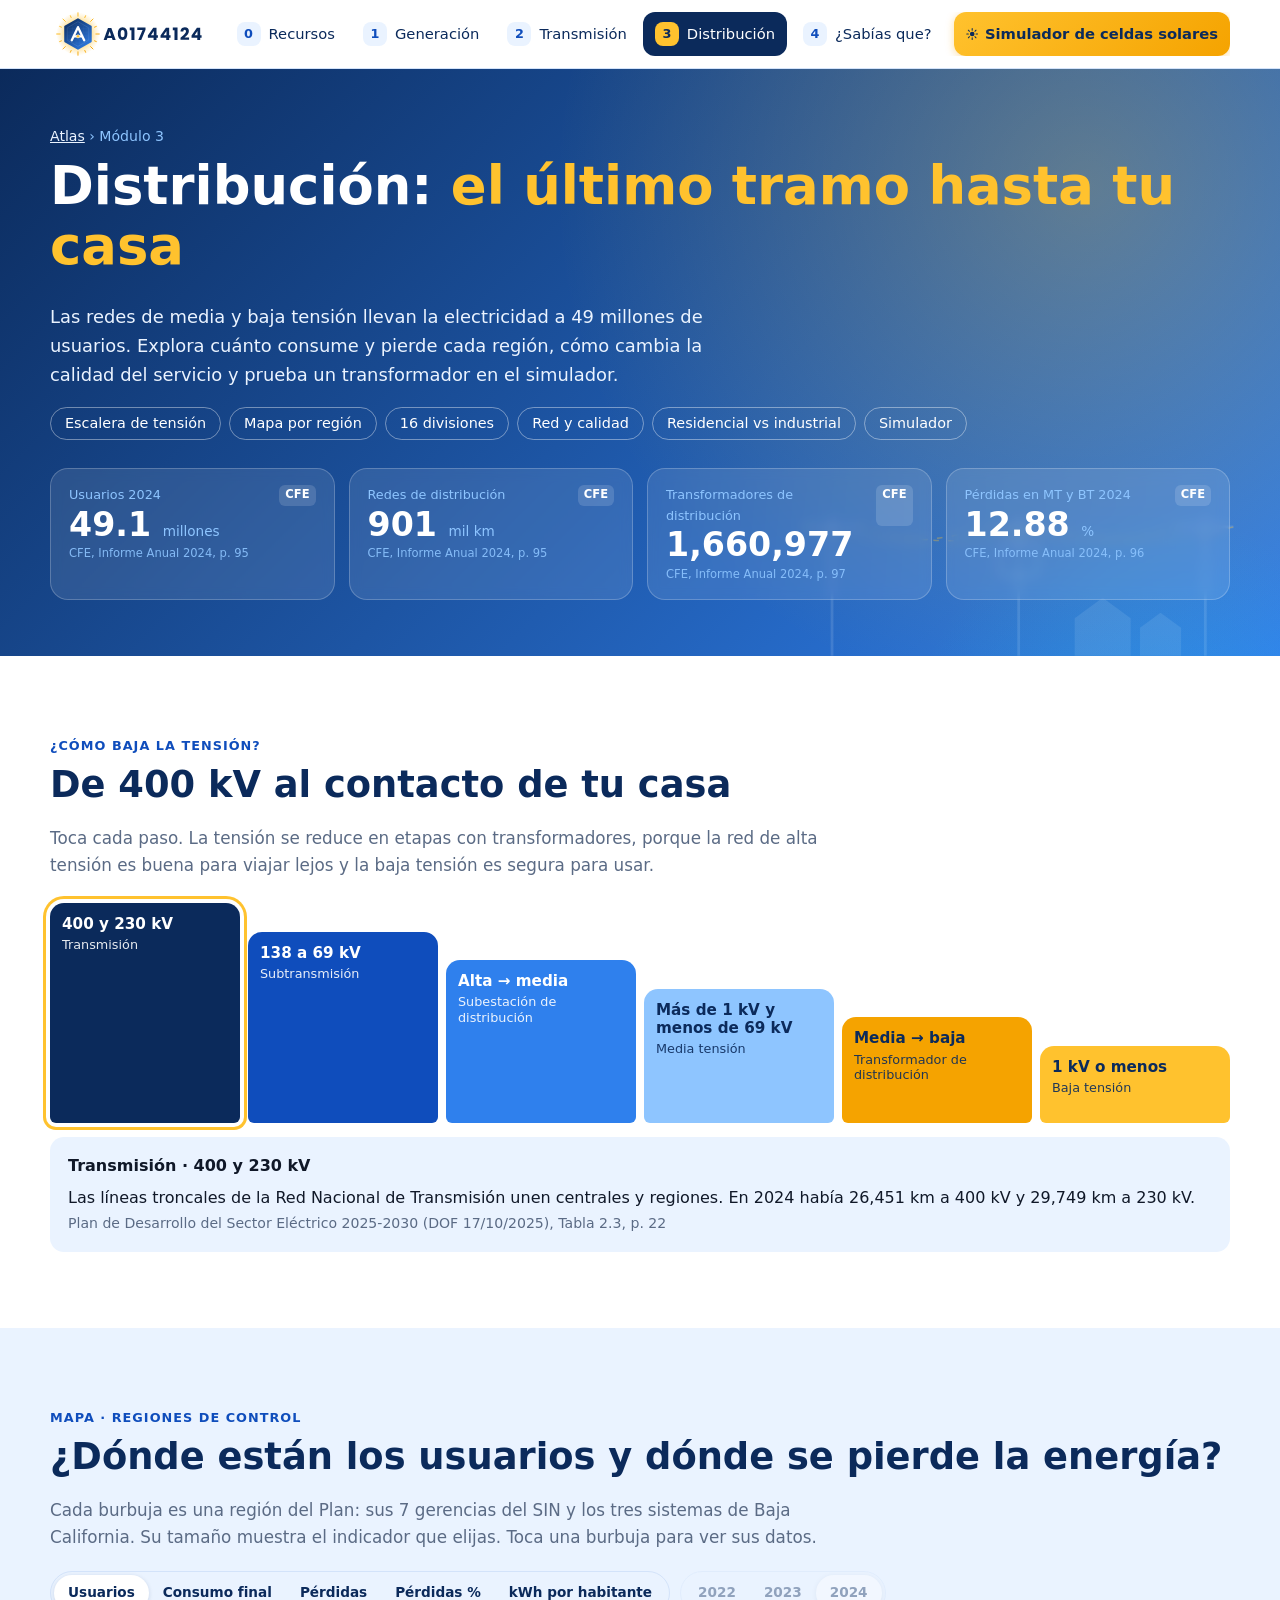
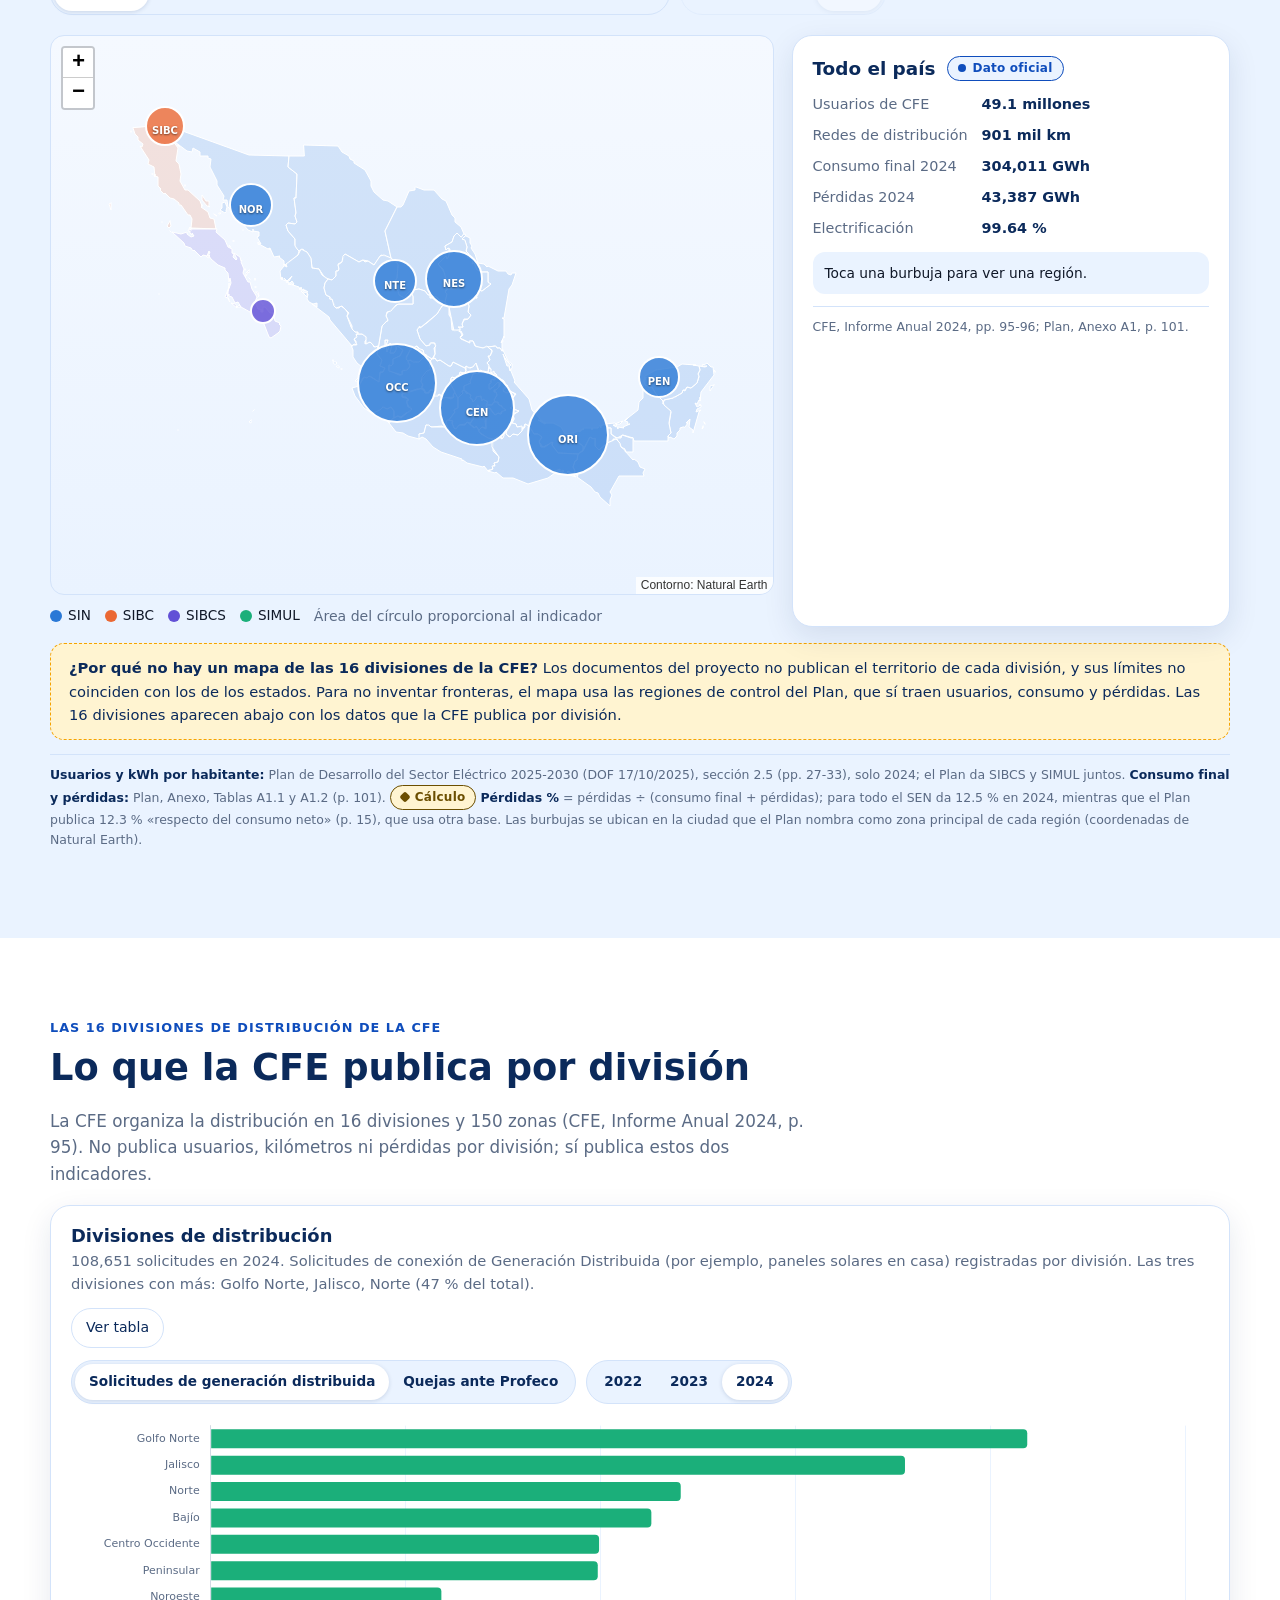
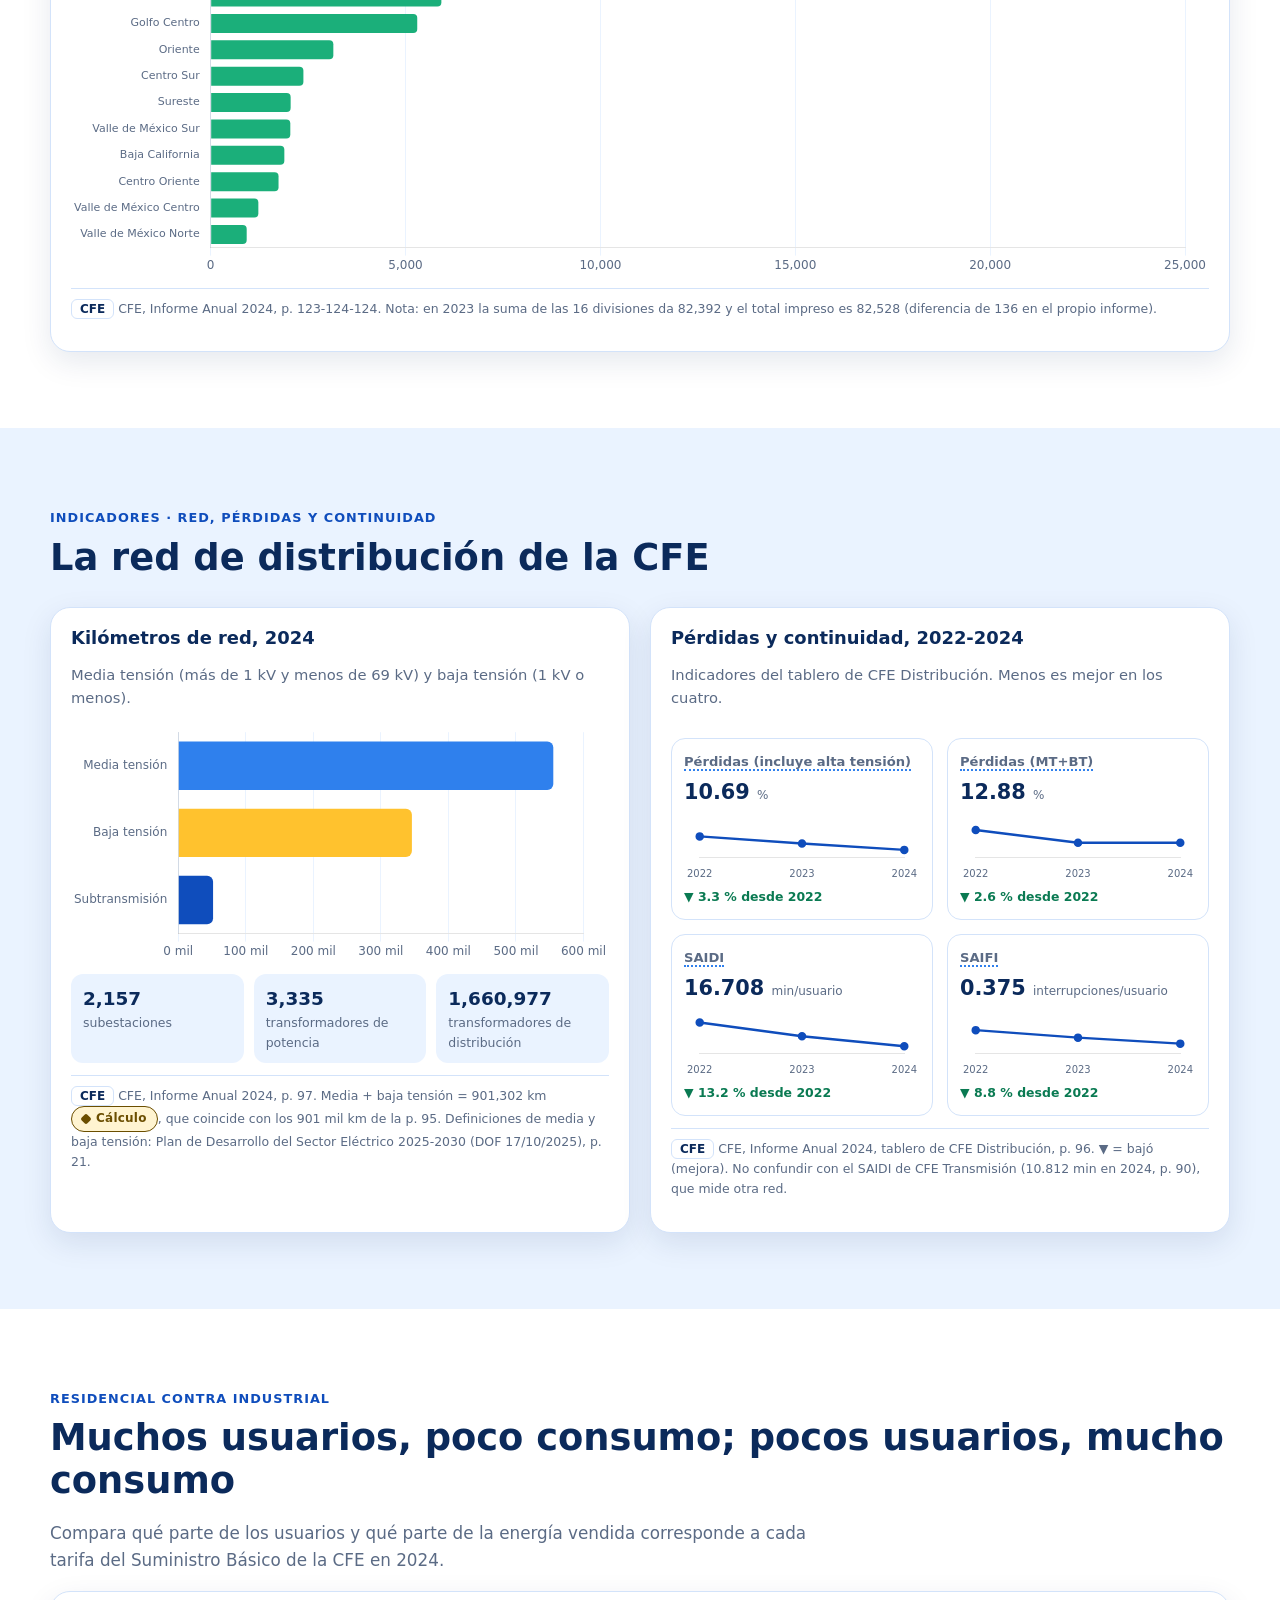
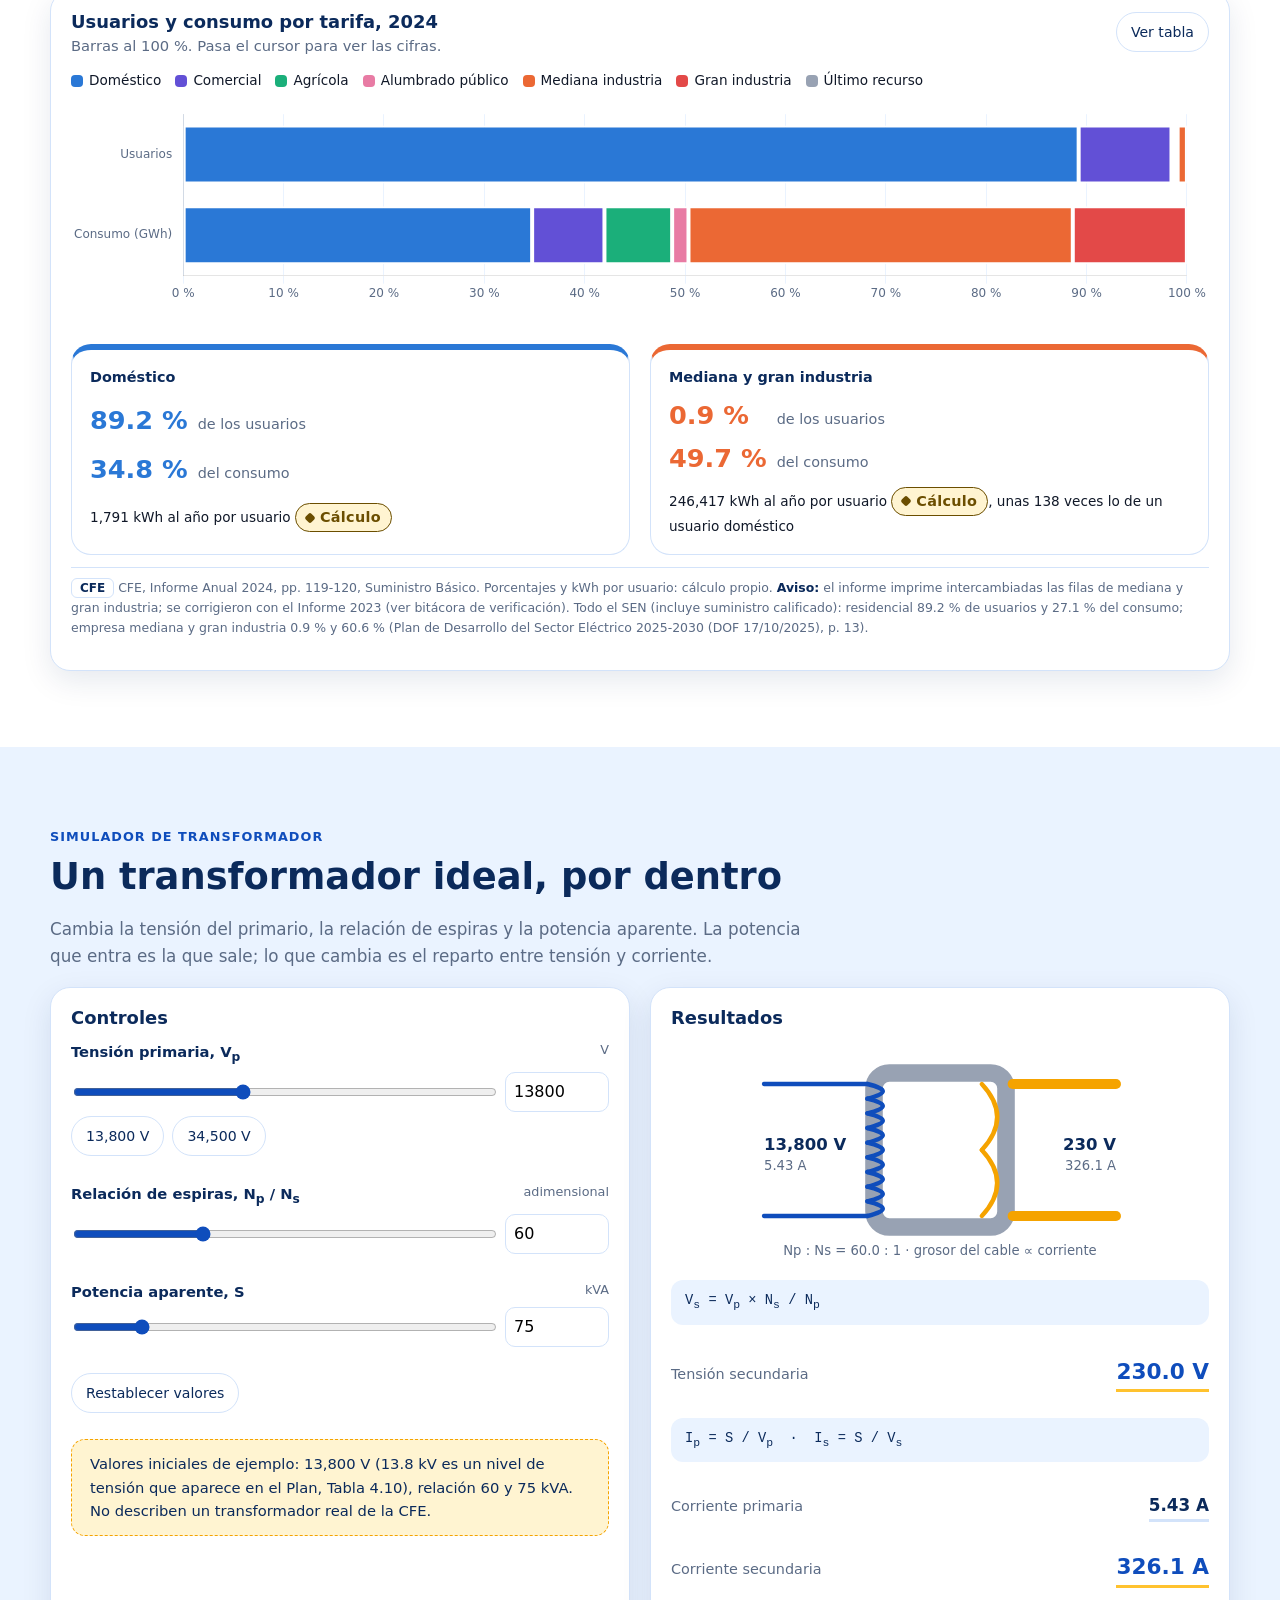
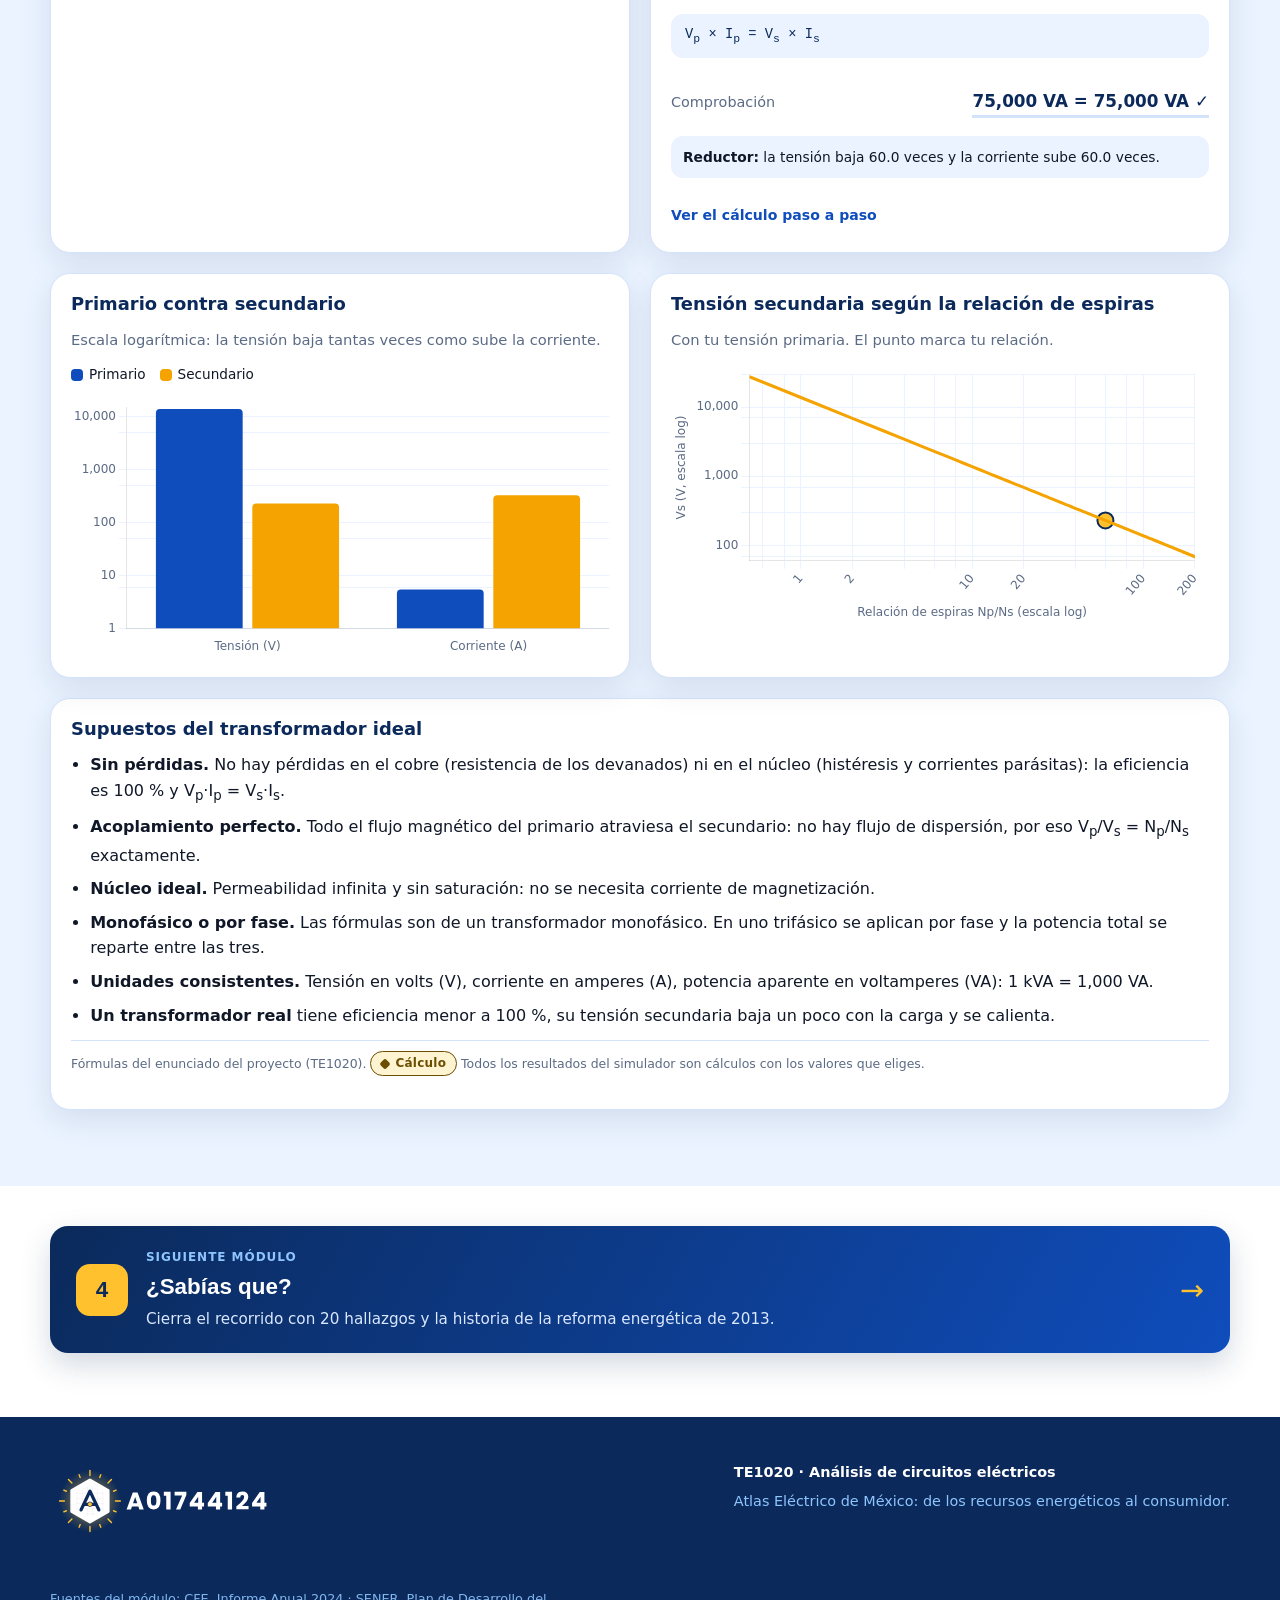
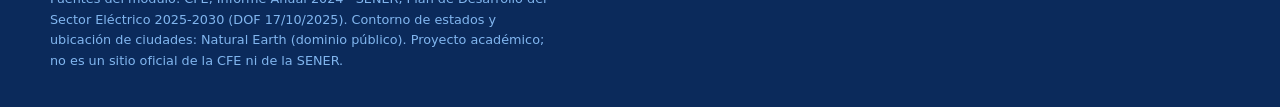
==== commit 7fe51367: "Agrega el simulador de celdas solares a la portada - Sección #solar en index.html con las 3 posicion" ====
--- a/distribucion.html
+++ b/distribucion.html
@@ -12,7 +12,7 @@
   <link rel="preconnect" href="https://fonts.gstatic.com" crossorigin>
   <link href="https://fonts.googleapis.com/css2?family=Inter:wght@400;500;600&family=Poppins:wght@600;700&display=swap" rel="stylesheet">
   <link rel="stylesheet" href="js/vendor/leaflet.css">
-  <link rel="stylesheet" href="css/atlas.css?v=20261108b">
+  <link rel="stylesheet" href="css/atlas.css?v=20261111">
 </head>
 <body>
 <a class="saltar" href="#contenido">Saltar al contenido</a>
@@ -26,6 +26,7 @@
       <a href="transmision.html"><span>2</span>Transmisión</a>
       <a href="distribucion.html" aria-current="page"><span>3</span>Distribución</a>
       <a href="sabias-que.html"><span>4</span>¿Sabías que?</a>
+      <a class="mod-solar" href="index.html#solar"><svg viewBox="0 0 24 24" width="16" height="16" aria-hidden="true" fill="currentColor"><circle cx="12" cy="12" r="4.5"/><path d="M12 1.5v3M12 19.5v3M1.5 12h3M19.5 12h3M4.6 4.6l2.1 2.1M17.3 17.3l2.1 2.1M4.6 19.4l2.1-2.1M17.3 6.7l2.1-2.1" stroke="currentColor" stroke-width="2" stroke-linecap="round" fill="none"/></svg>Simulador de celdas solares</a>
     </nav>
   </div>
 </header>
--- a/css/atlas.css
+++ b/css/atlas.css
@@ -833,3 +833,63 @@
 .cab-acc { display: flex; gap: 8px; align-items: center; flex-wrap: wrap; }
 .segmentado.chico button { min-height: 32px; padding: 4px 12px; font-size: .8rem; }
 .segmentado.chico button[data-uni="pct"] { min-width: 40px; }
+
+/* ---------- Laboratorio solar (landing) ---------- */
+.sr-only { position: absolute; width: 1px; height: 1px; overflow: hidden; clip: rect(0 0 0 0); white-space: nowrap; }
+.sello.medido { color: #0B5C73; background: #E3F8FD; }
+.sello.medido::before { border-radius: 2px; }
+.sello.placa { color: #5A3FB0; background: #F1ECFF; }
+.sello.placa::before { border-radius: 2px; transform: rotate(45deg); }
+.sello.confirmar { color: #8A3B00; background: var(--crema); border-style: dashed; }
+.sello.confirmar::before { background: transparent; border: 2px solid currentColor; width: 6px; height: 6px; }
+
+.pos-rejilla { align-items: stretch; }
+.pos-card { background: var(--blanco); border: 1px solid var(--borde); border-radius: var(--radio); box-shadow: var(--sombra); padding: 0; display: flex; flex-direction: column; overflow: hidden; transition: transform .2s, box-shadow .2s, border-color .2s; }
+.pos-card.activa { border-color: var(--azul-brillante); box-shadow: 0 0 0 3px rgba(47,128,237,.22), var(--sombra); }
+.pos-cab { display: flex; gap: 14px; align-items: center; padding: 16px 18px 10px; background: linear-gradient(180deg, var(--azul-hielo), var(--blanco)); }
+.pos-ico { flex: none; width: 64px; height: 52px; border-radius: 14px; background: var(--blanco); border: 1px solid var(--borde); display: grid; place-items: center; }
+.pos-ico svg { width: 52px; height: 42px; }
+.pos-cab h3 { margin: 0; font-size: 1.05rem; }
+.pos-cab p { margin: 2px 0 0; color: var(--gris); font-size: .84rem; line-height: 1.35; }
+.pos-med { display: grid; grid-template-columns: 1fr 1fr; gap: 10px; padding: 6px 18px 4px; }
+.pos-m { border: 1px solid var(--borde); border-radius: 14px; padding: 8px; display: flex; flex-direction: column; gap: 6px; min-width: 0; }
+.pos-m .k { font-size: .76rem; font-weight: 600; letter-spacing: .05em; text-transform: uppercase; color: var(--gris); }
+.pos-m b { font-family: var(--fuente-titulos); font-size: 1.45rem; color: var(--azul-marino); line-height: 1; font-variant-numeric: tabular-nums; }
+.pos-m b small { font-family: var(--fuente); font-size: .8rem; font-weight: 500; color: var(--gris); margin-left: 2px; }
+.pos-m img { width: 100%; height: 64px; object-fit: cover; border-radius: 8px; border: 1px solid var(--borde); background: var(--azul-hielo); }
+.pos-m .sello { font-size: .68rem; padding: 1px 8px; }
+.pos-calc { margin: 8px 18px 0; padding: 10px 12px; border-radius: 12px; background: var(--crema); font-size: .84rem; color: var(--azul-marino); line-height: 1.45; }
+.pos-calc b { font-variant-numeric: tabular-nums; }
+.pos-pie { margin-top: auto; padding: 14px 18px 18px; }
+.pos-pie .filtro { width: 100%; justify-content: center; font-weight: 600; }
+
+.sol-seg { align-self: flex-start; flex-wrap: wrap; border-radius: 18px; }
+.sol-seg button { min-height: 36px; }
+.res-r { font-family: var(--fuente-titulos); font-weight: 700; color: var(--azul-principal); font-variant-numeric: tabular-nums; text-align: right; min-width: 6.5em; font-size: .95rem; }
+.placa-grid { display: grid; grid-template-columns: 1fr 1fr; gap: 10px; margin-top: 10px; }
+.placa-grid label { display: flex; flex-direction: column; gap: 4px; font-size: .82rem; font-weight: 600; color: var(--azul-marino); }
+.placa-grid input { font: inherit; padding: 6px 8px; border: 1px solid var(--borde); border-radius: 10px; min-height: 40px; width: 100%; font-variant-numeric: tabular-nums; }
+.nota-placa { margin: 10px 0 8px; font-size: .84rem; color: var(--gris); }
+.nota-placa.error { color: #8A1C12; font-weight: 600; }
+.solar-fig { margin: 0 0 14px; border-radius: 18px; overflow: hidden; border: 1px solid var(--borde); }
+.solar-fig svg { width: 100%; height: auto; display: block; }
+.solar-kpis { display: grid; grid-template-columns: repeat(2, 1fr); gap: 10px; margin-bottom: 10px; }
+.sub-res { margin: 14px 0 0; font-size: .95rem; }
+.solar-sim .panel { min-width: 0; }
+@media (max-width: 900px) { .solar-sim { grid-template-columns: 1fr; } }
+@media (max-width: 560px) { .placa-grid, .pos-med { grid-template-columns: 1fr; } .pos-m img { height: 80px; } }
+@media (prefers-reduced-motion: reduce) { .pos-card { transition: none; } }
+
+/* Botón «Simulador de celdas solares» (barra superior y portada) */
+.modulos a.mod-solar { background: var(--degradado-sol); color: var(--azul-marino); font-weight: 700; margin-left: 6px; gap: 7px; box-shadow: 0 2px 8px rgba(245,163,0,.35); }
+.modulos a.mod-solar:hover { background: var(--degradado-sol); filter: brightness(1.05); transform: translateY(-1px); }
+.btn.btn-solar { background: var(--degradado-sol); color: var(--azul-marino); font-weight: 700; display: inline-flex; align-items: center; gap: 8px; border: 0; box-shadow: 0 6px 18px rgba(245,163,0,.4); }
+.btn.btn-solar:hover { filter: brightness(1.06); transform: translateY(-1px); }
+@media (max-width: 560px) {
+  .sol-seg { display: flex; width: 100%; border-radius: 16px; }
+  .sol-seg button { flex: 1 1 0; padding: 6px 4px; font-size: .78rem; white-space: nowrap; }
+  #solar-svg text { font-size: 15px; }
+}
+.placa-chips { display: flex; flex-wrap: wrap; gap: 6px; margin: 4px 0 16px; }
+.chip-p { display: inline-flex; align-items: center; gap: 6px; border: 1px solid var(--borde); background: var(--azul-hielo); border-radius: 999px; padding: 3px 10px; font-size: .82rem; color: var(--azul-marino); font-variant-numeric: tabular-nums; }
+.chip-p .sello { font-size: .68rem; padding: 0 8px; }
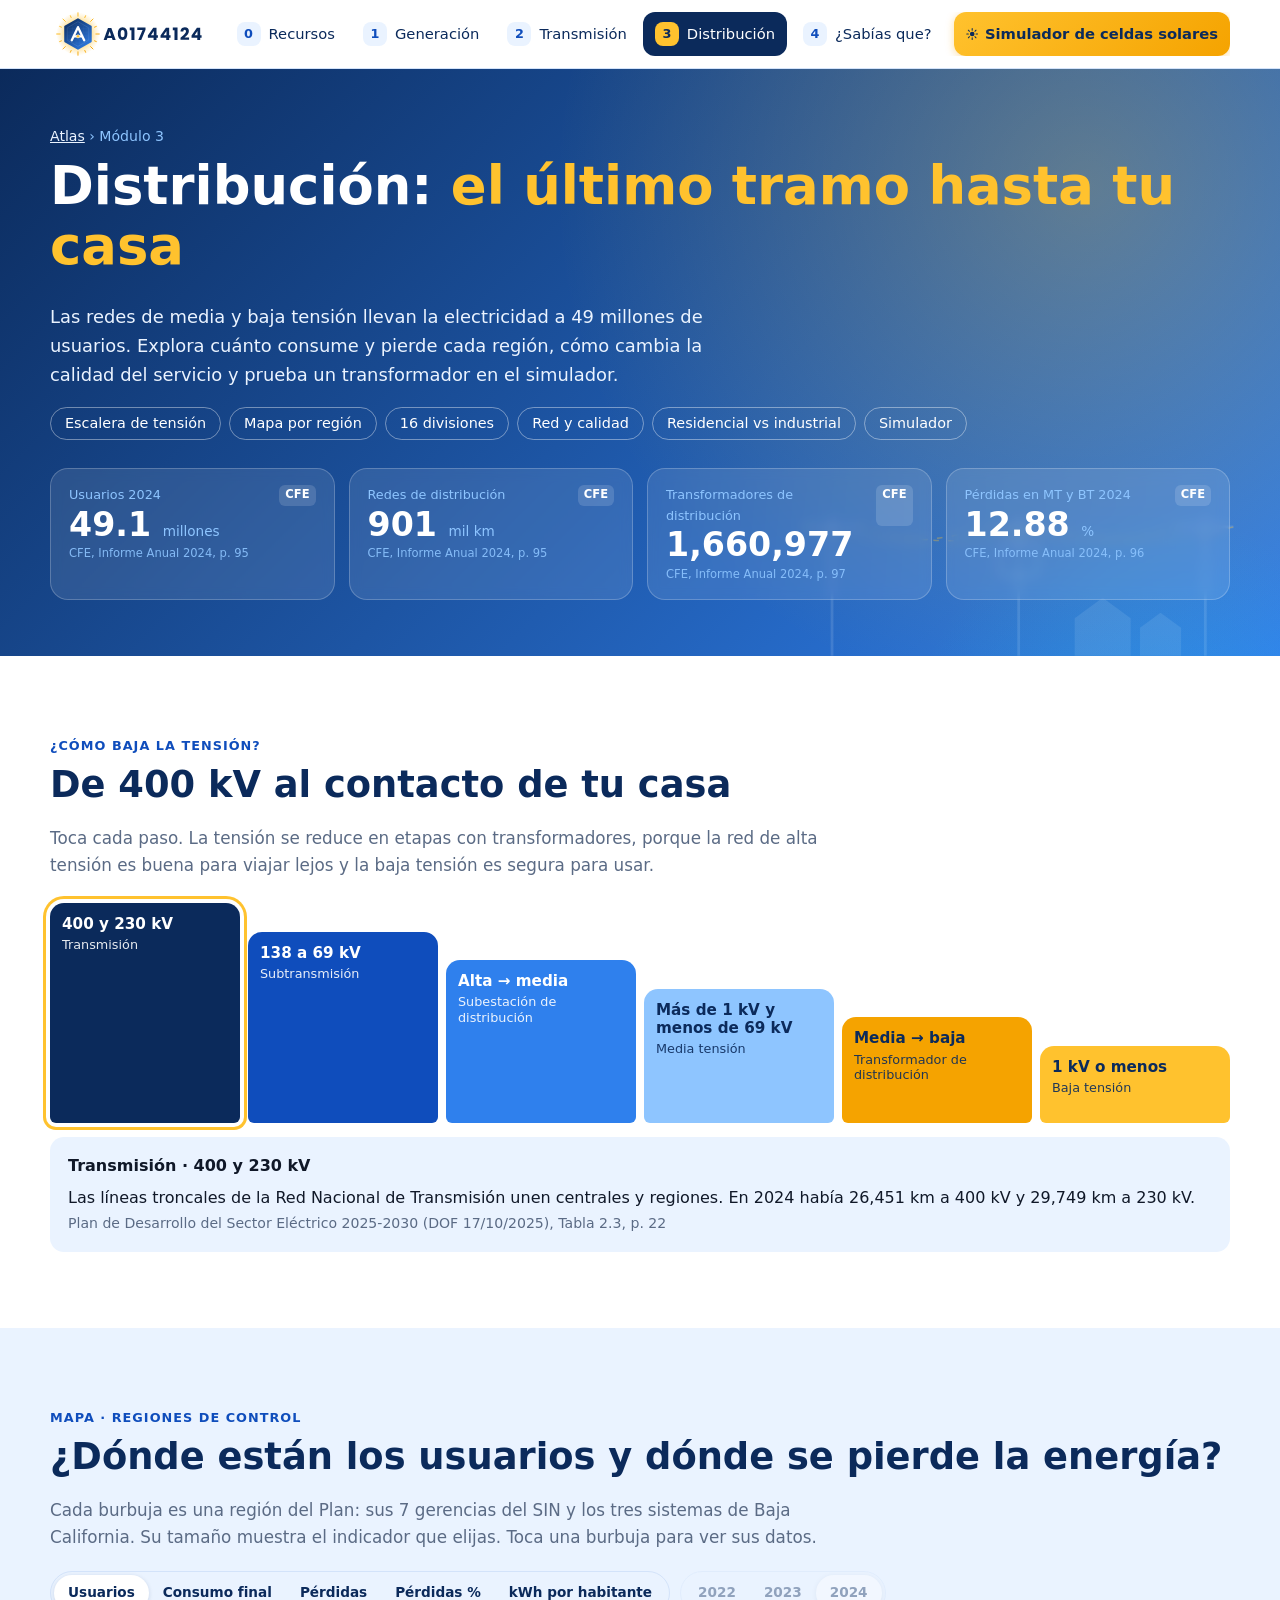
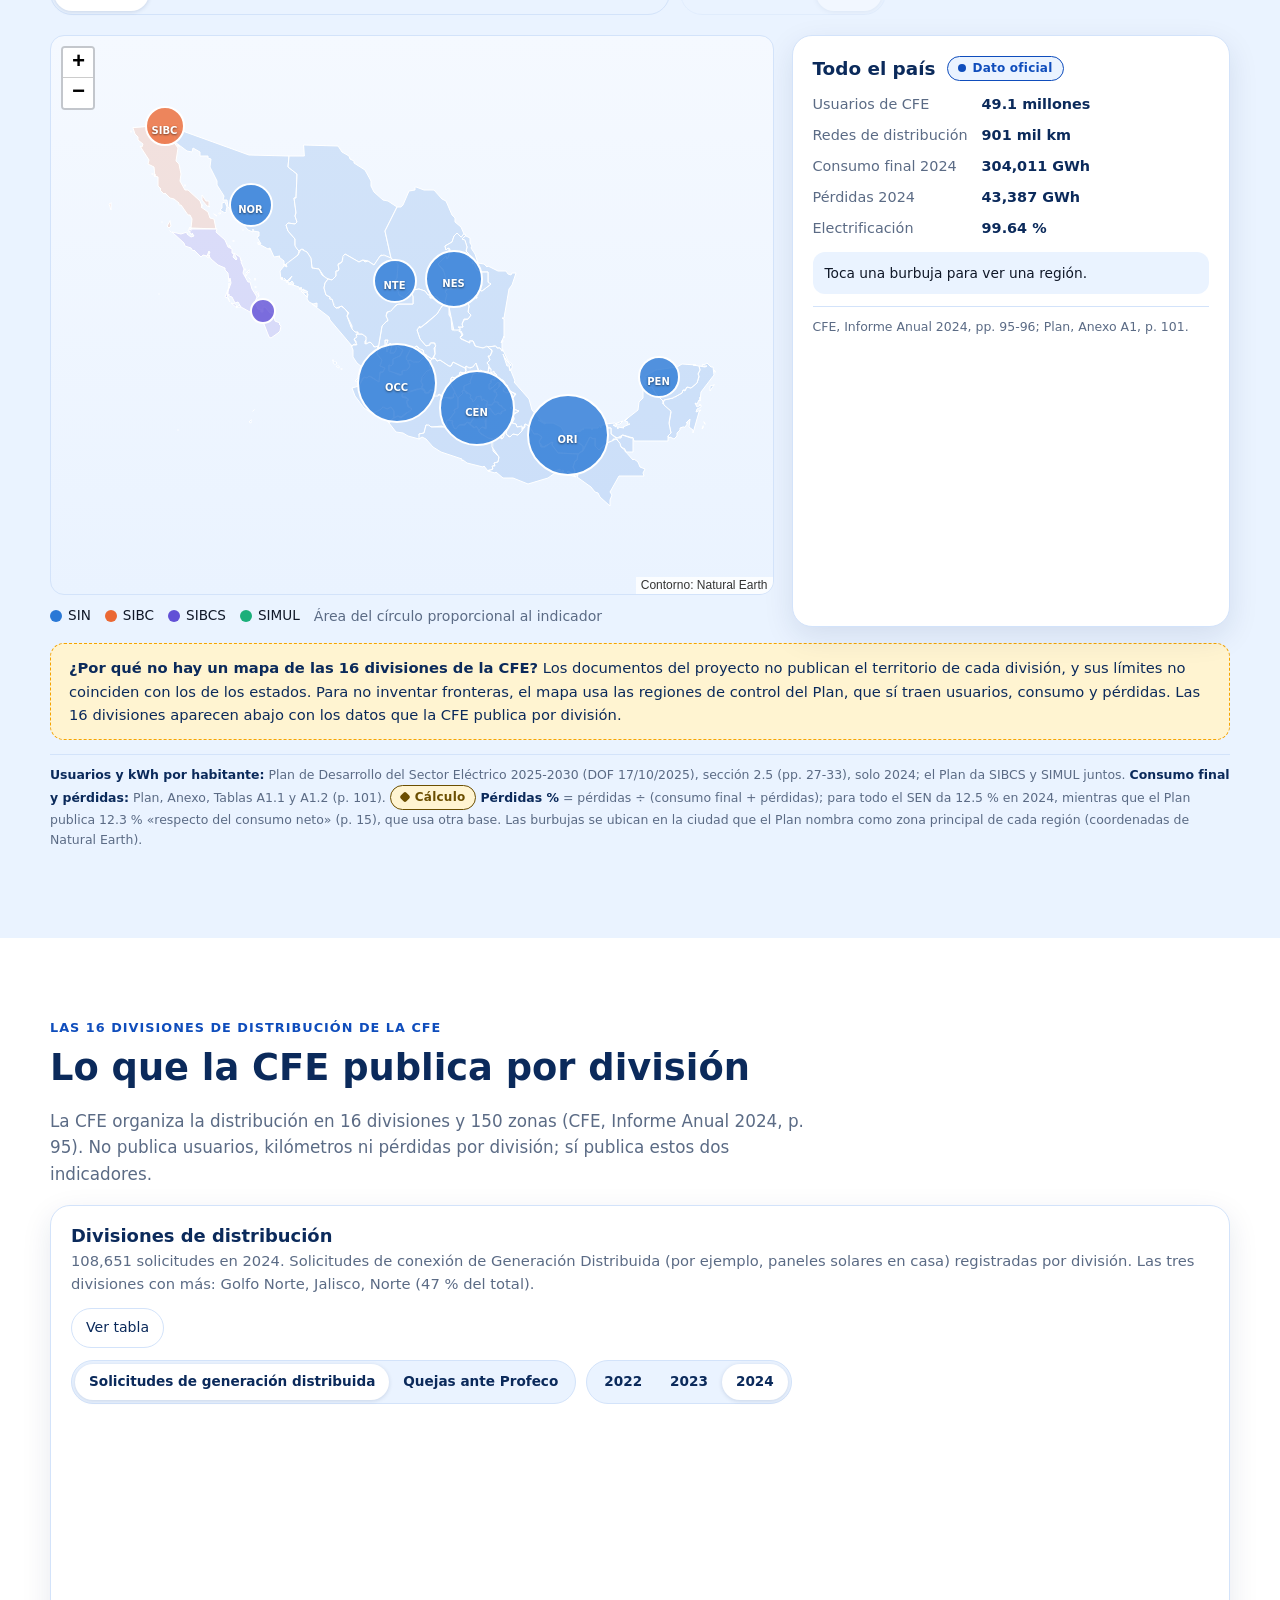
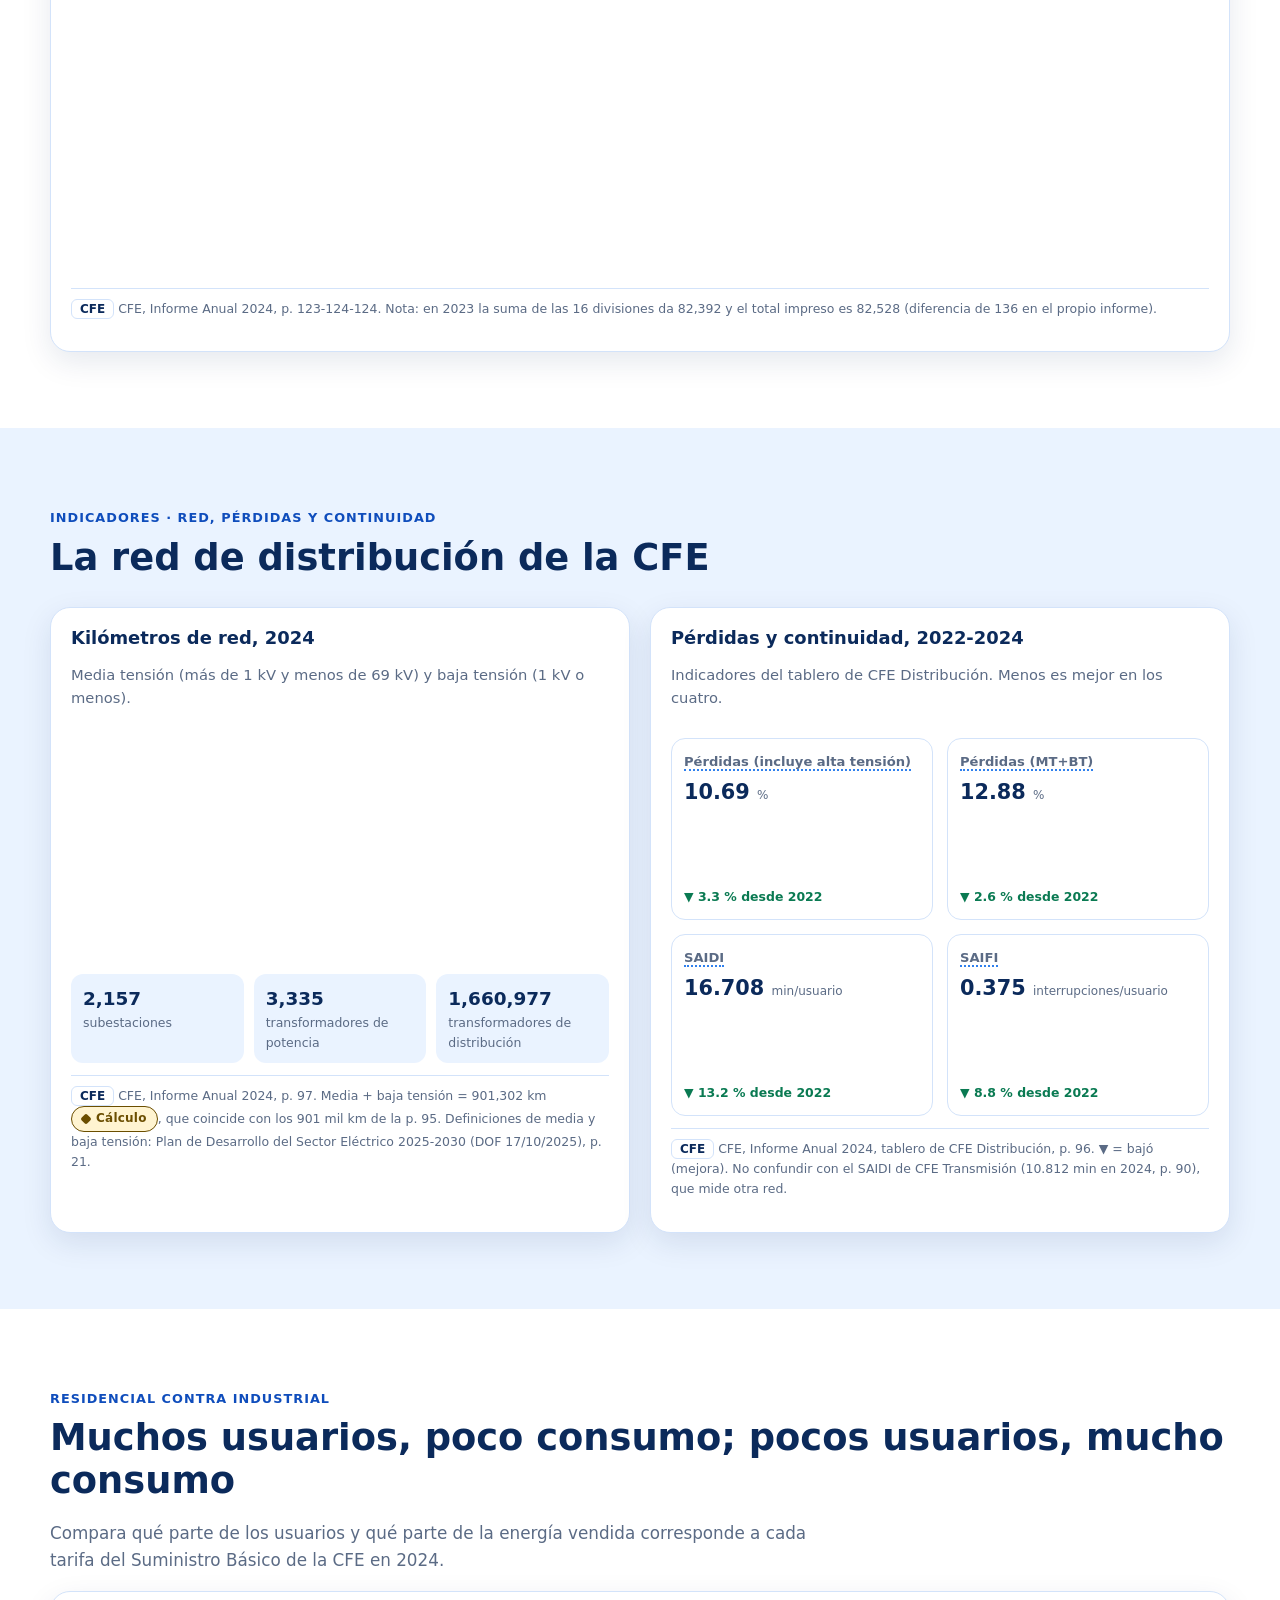
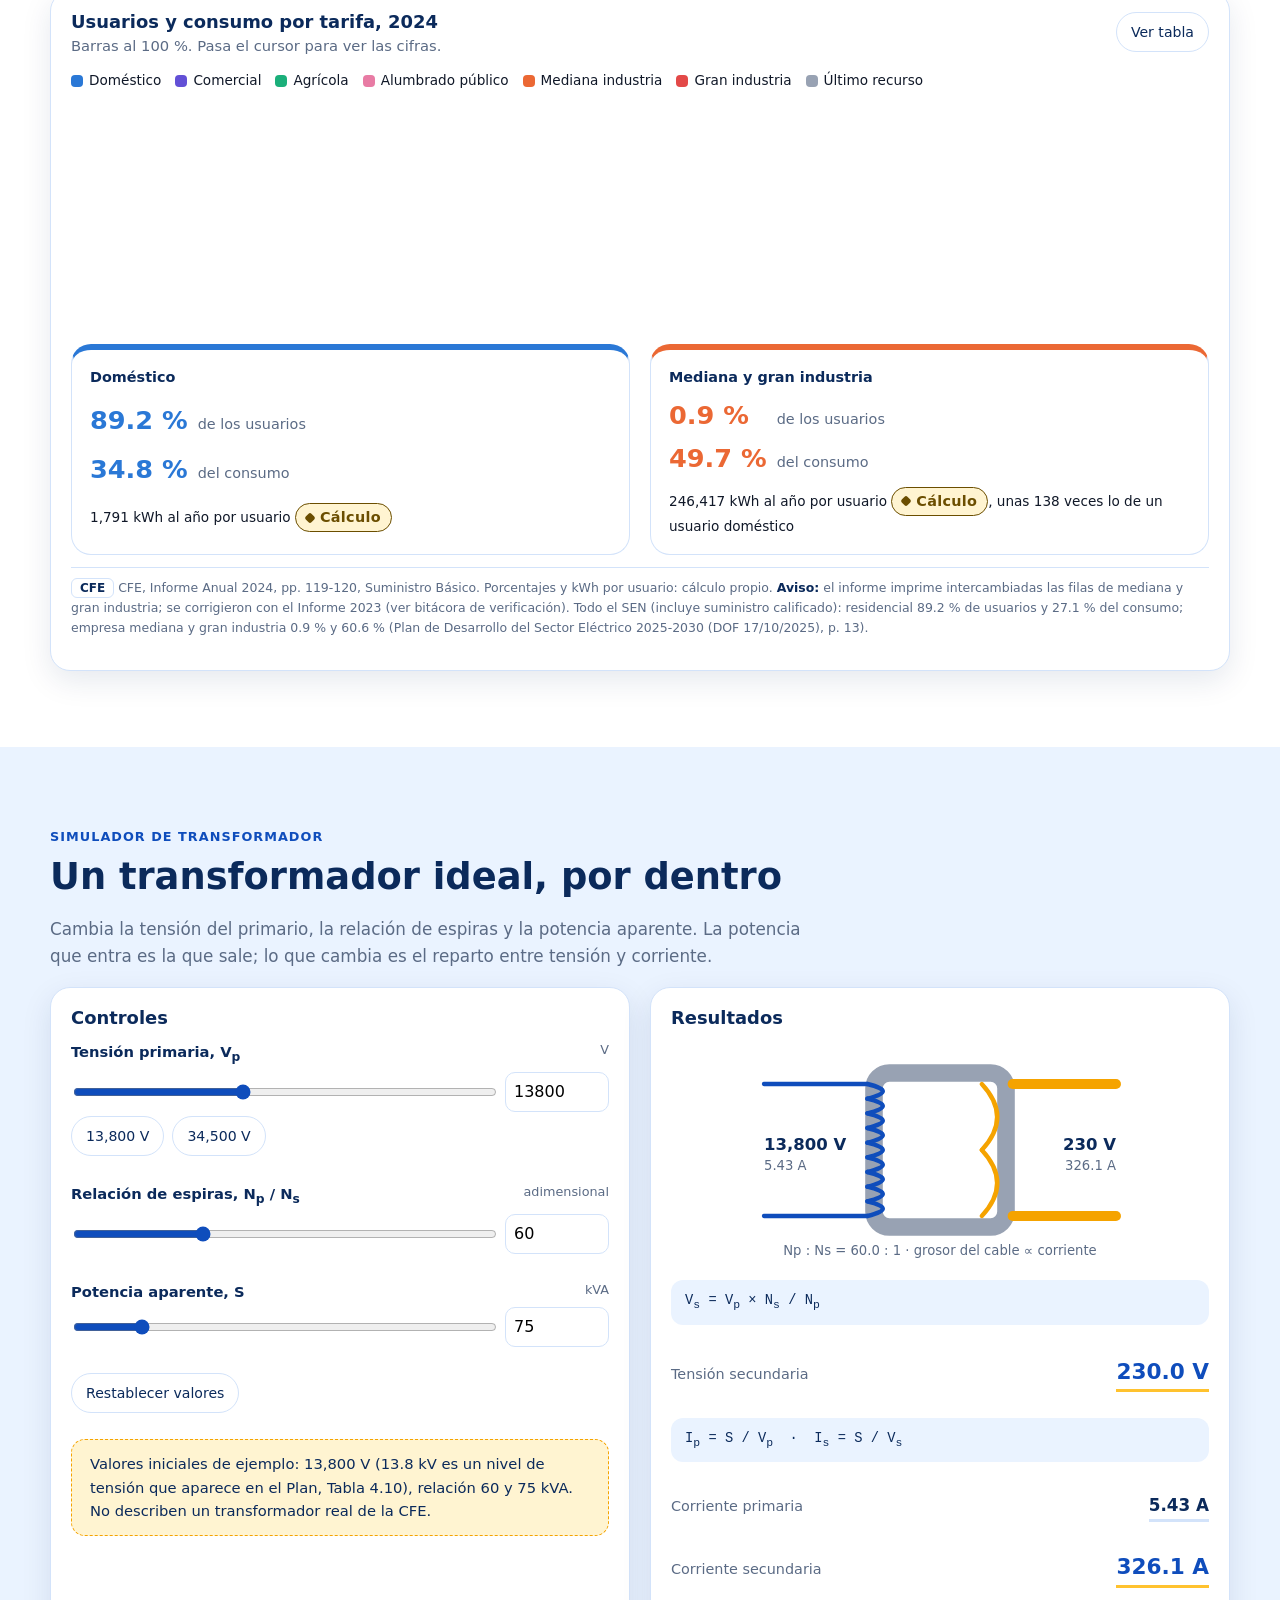
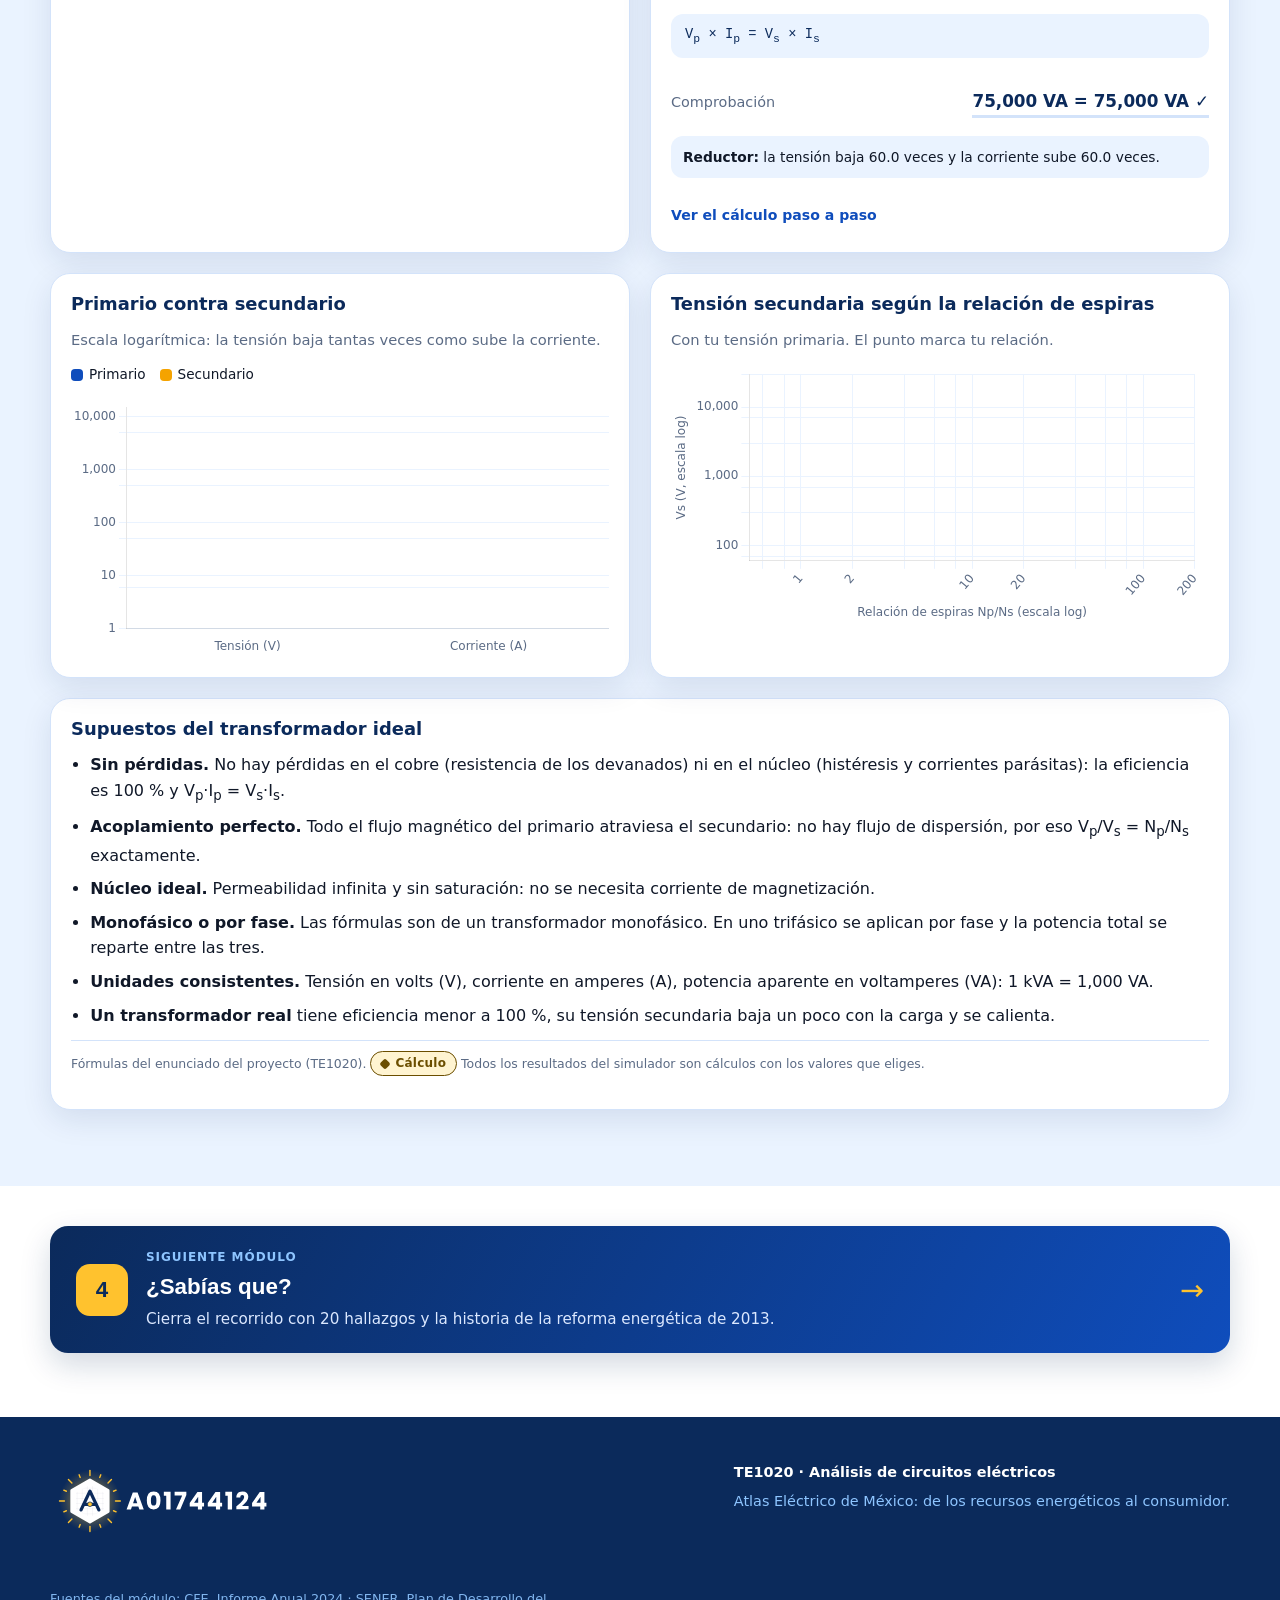
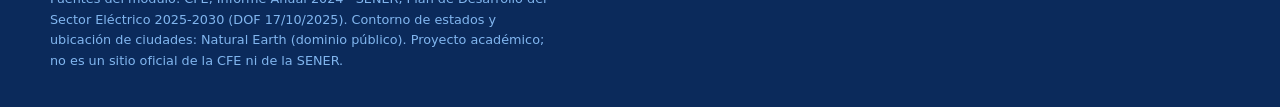
==== commit 209a4ae3: "Simulador solar: animación del efecto fotoeléctrico/fotovoltaico (fotones, electrones, unión p-n, ca" ====
--- a/distribucion.html
+++ b/distribucion.html
@@ -12,7 +12,7 @@
   <link rel="preconnect" href="https://fonts.gstatic.com" crossorigin>
   <link href="https://fonts.googleapis.com/css2?family=Inter:wght@400;500;600&family=Poppins:wght@600;700&display=swap" rel="stylesheet">
   <link rel="stylesheet" href="js/vendor/leaflet.css">
-  <link rel="stylesheet" href="css/atlas.css?v=20261111">
+  <link rel="stylesheet" href="css/atlas.css?v=20261112">
 </head>
 <body>
 <a class="saltar" href="#contenido">Saltar al contenido</a>
--- a/css/atlas.css
+++ b/css/atlas.css
@@ -893,3 +893,33 @@
 .placa-chips { display: flex; flex-wrap: wrap; gap: 6px; margin: 4px 0 16px; }
 .chip-p { display: inline-flex; align-items: center; gap: 6px; border: 1px solid var(--borde); background: var(--azul-hielo); border-radius: 999px; padding: 3px 10px; font-size: .82rem; color: var(--azul-marino); font-variant-numeric: tabular-nums; }
 .chip-p .sello { font-size: .68rem; padding: 0 8px; }
+
+/* ---------- Efecto fotoeléctrico (animación de la celda) ---------- */
+.foto-controles { display: flex; flex-wrap: wrap; gap: 12px 20px; align-items: flex-end; justify-content: space-between; margin: 4px 0 12px; }
+.btn-foto { border: 1px solid var(--borde); background: var(--blanco); color: var(--azul-marino); font: inherit; font-weight: 600; font-size: .85rem; min-height: 40px; padding: 6px 16px; border-radius: 999px; cursor: pointer; }
+.btn-foto:hover { background: var(--azul-hielo); }
+.foto-lienzo { border: 1px solid var(--borde); border-radius: 14px; background: linear-gradient(180deg, #fff 0%, #F6FAFF 100%); overflow: hidden; }
+.foto-lienzo canvas { display: block; max-width: 100%; }
+.foto-leyenda { list-style: none; display: flex; flex-wrap: wrap; gap: 8px 18px; padding: 0; margin: 10px 0 14px; font-size: .84rem; color: var(--tinta); }
+.foto-leyenda li { display: inline-flex; align-items: center; gap: 6px; }
+.lg { display: inline-flex; align-items: center; justify-content: center; width: 16px; height: 16px; border-radius: 50%; font-style: normal; font-size: 12px; font-weight: 700; line-height: 1; }
+.lg-ph { background: linear-gradient(135deg, #2F80ED, #FFC22E 60%, #e4572e); width: 10px; height: 10px; }
+.lg-e { background: #2F80ED; color: #fff; }
+.lg-h { background: #FFF4D1; color: #B87400; border: 1.5px solid #B87400; }
+.lg-q { background: #E8590C; width: 8px; height: 8px; }
+.eg { background: var(--azul-hielo); border-radius: 12px; padding: 12px 14px 14px; margin-bottom: 12px; }
+.eg-tit { font-size: .9rem; margin-bottom: 26px; color: var(--azul-marino); }
+.eg-barra { position: relative; height: 14px; border-radius: 8px; background: linear-gradient(90deg, #cfd8e6, #e6ecf5); }
+.eg-vis { position: absolute; top: 0; bottom: 0; background: linear-gradient(90deg, #e4572e, #FFC22E, #3cb371, #2F80ED, #6b3fd0); border-radius: 8px; opacity: .8; }
+.eg-umbral { position: absolute; top: -6px; bottom: -6px; width: 0; border-left: 2px dashed var(--azul-marino); }
+.eg-umbral b { position: absolute; bottom: 100%; left: 0; transform: translateX(-50%); white-space: nowrap; font-size: .74rem; color: var(--azul-marino); margin-bottom: 1px; }
+.eg-foton { position: absolute; top: -4px; width: 4px; height: 22px; margin-left: -2px; border-radius: 2px; box-shadow: 0 0 0 2px #fff; }
+.eg-escala { position: relative; height: 16px; margin-top: 8px; font-size: .72rem; color: #475467; }
+.eg-escala span { position: absolute; transform: translateX(-50%); }
+.eg-escala span:first-child { transform: none; }
+.eg-escala span:last-child { transform: translateX(-70%); }
+.foto-resumen { background: var(--crema); border-left: 4px solid var(--amarillo); padding: 10px 14px; border-radius: 8px; font-size: .92rem; margin: 0 0 14px; }
+.foto-pasos { padding-left: 22px; margin: 0 0 14px; display: grid; gap: 8px; font-size: .92rem; }
+.foto-nota { background: #fff; border: 1px solid var(--borde); border-radius: 10px; padding: 10px 14px; font-size: .9rem; margin: 0 0 10px; }
+.foto-nota.prueba { background: var(--azul-hielo); border-color: transparent; }
+@media (max-width: 620px) { .foto-controles { align-items: stretch; } .foto-controles .segmentado { flex-wrap: wrap; border-radius: 18px; } .foto-controles .segmentado button { flex: 1 1 auto; } .btn-foto { width: 100%; } }
